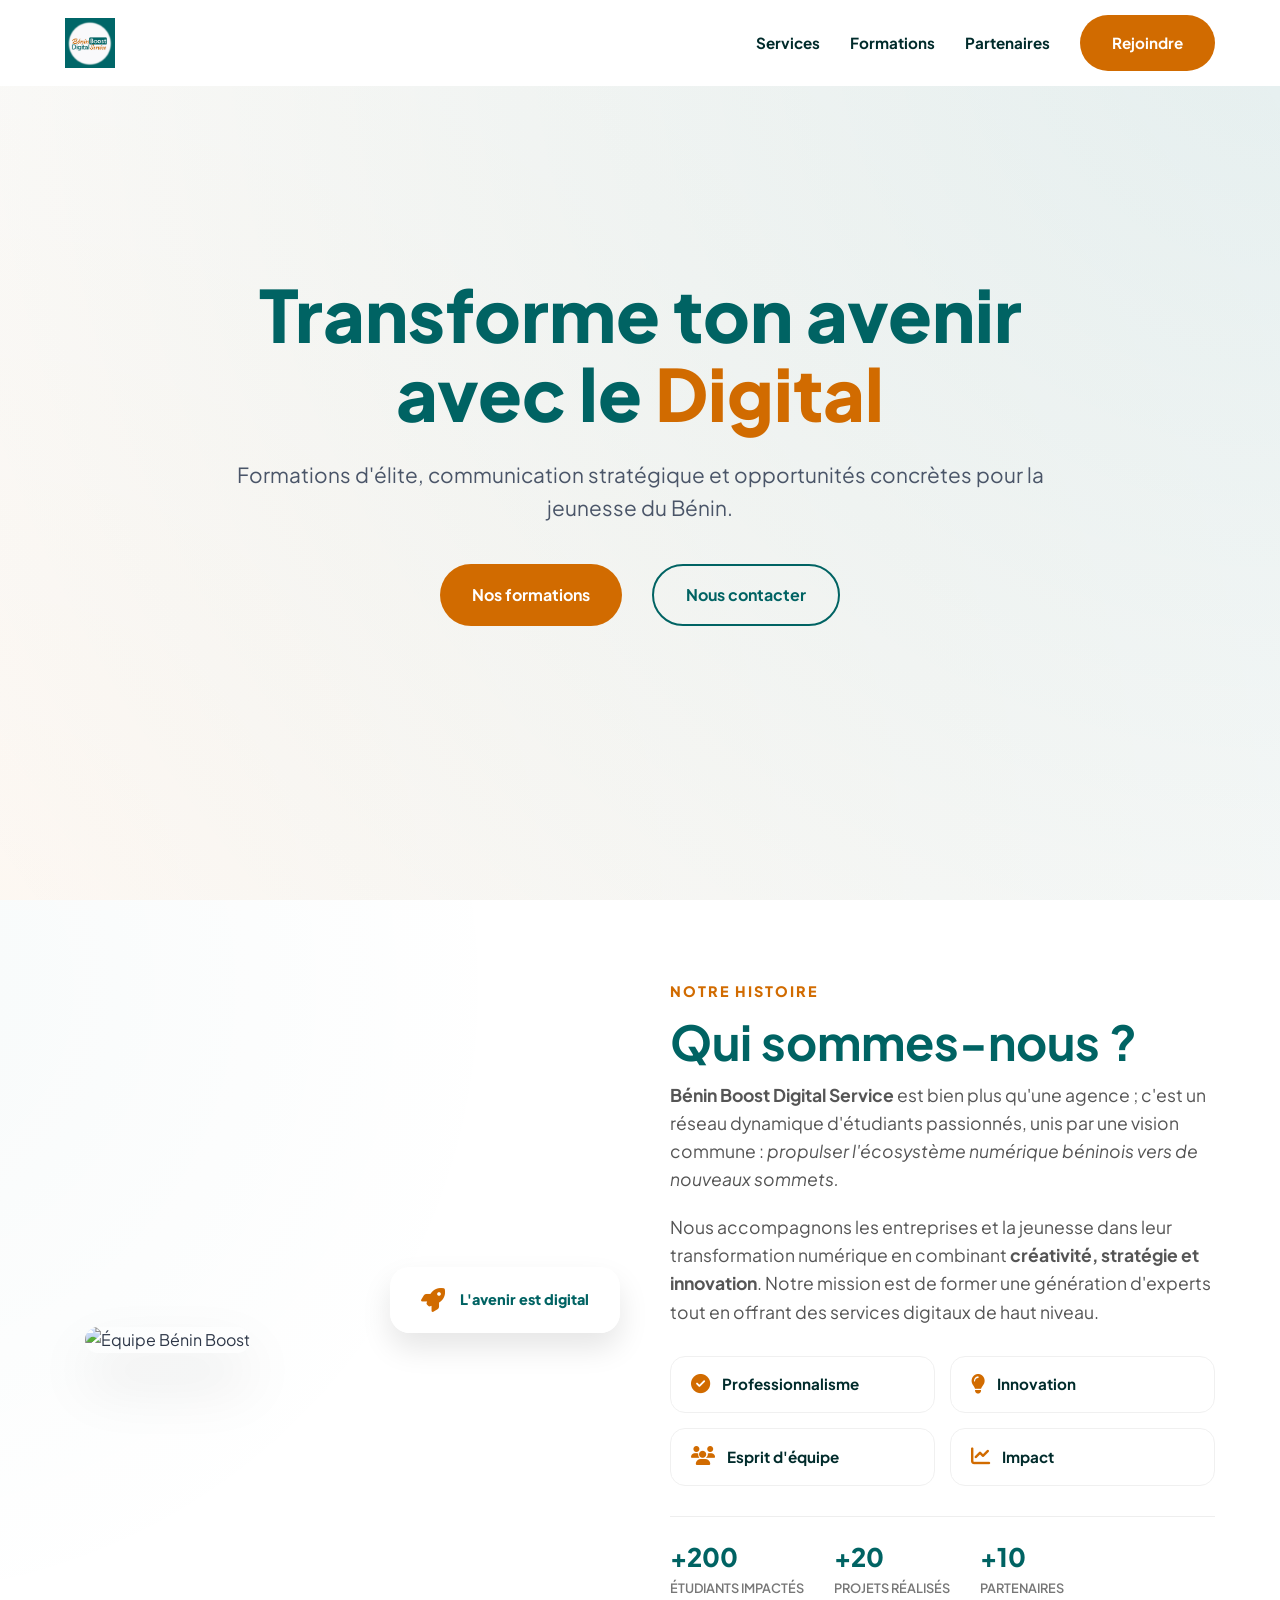
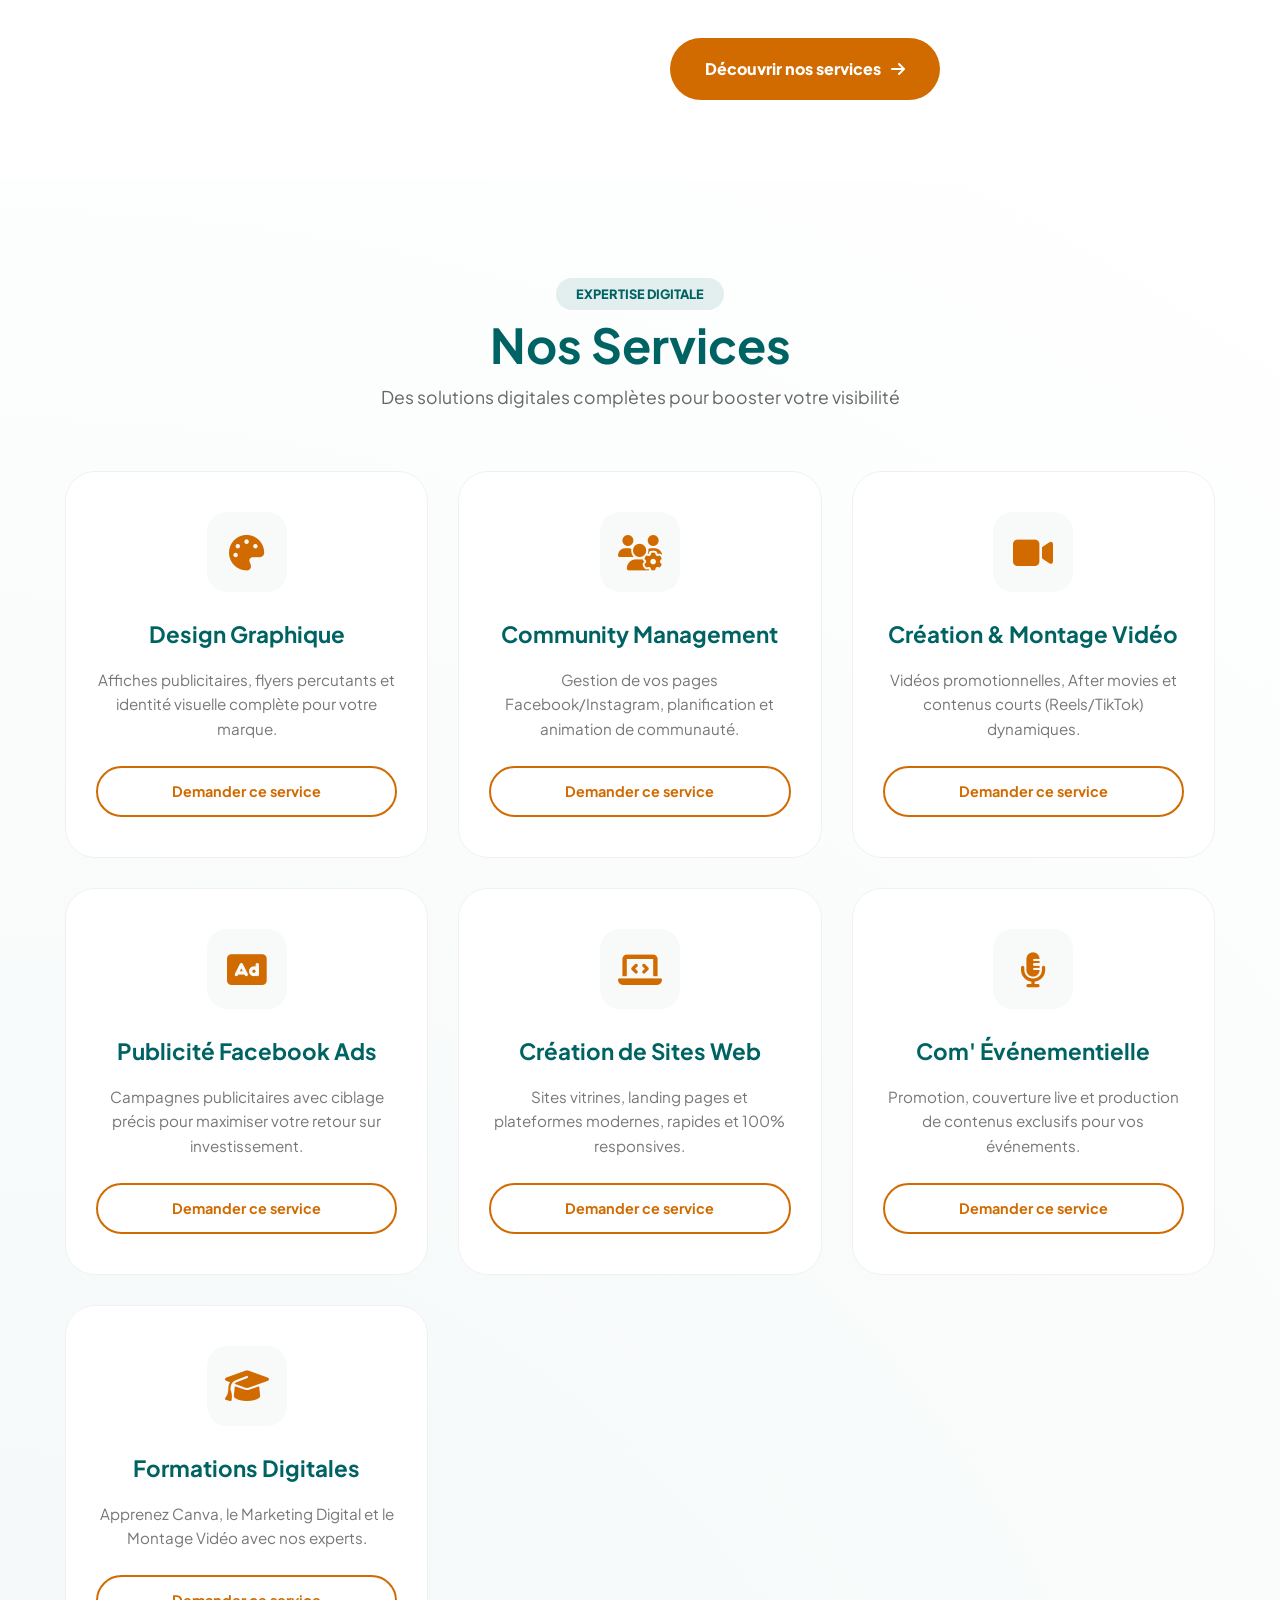
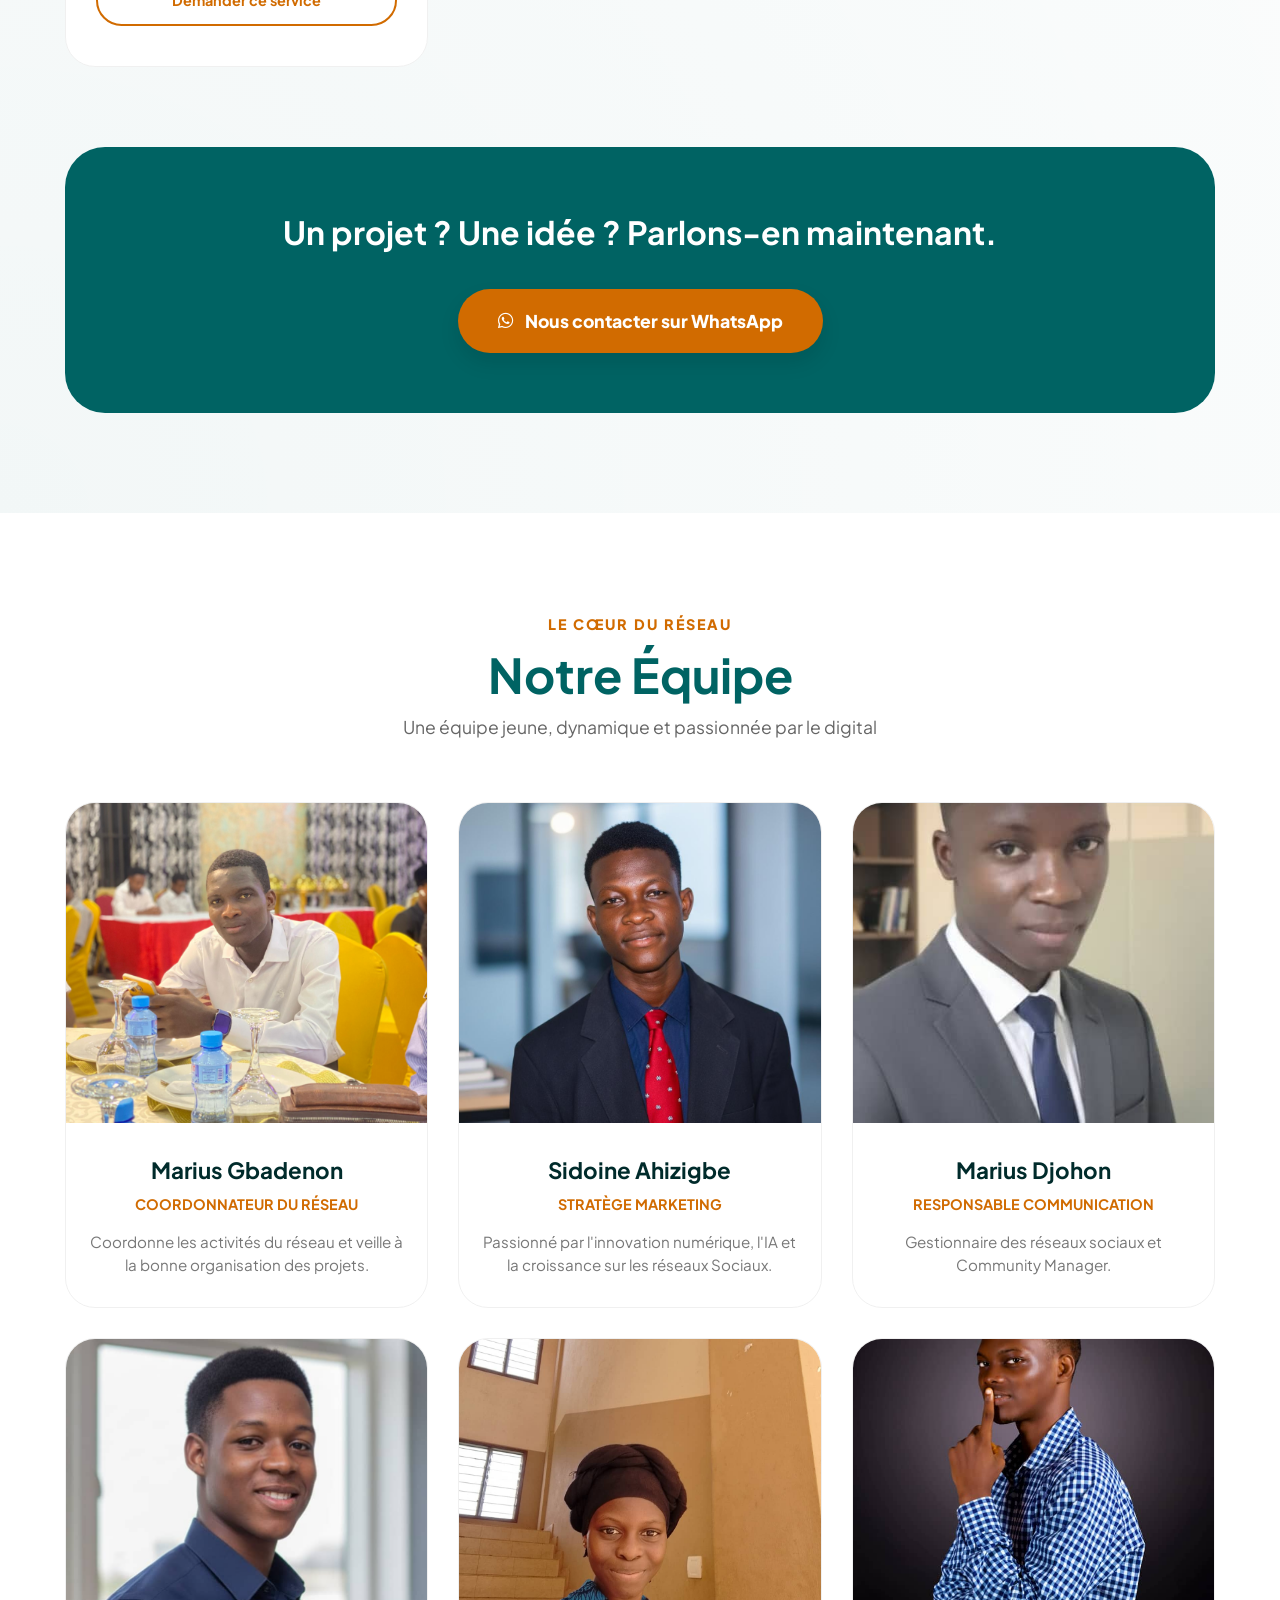
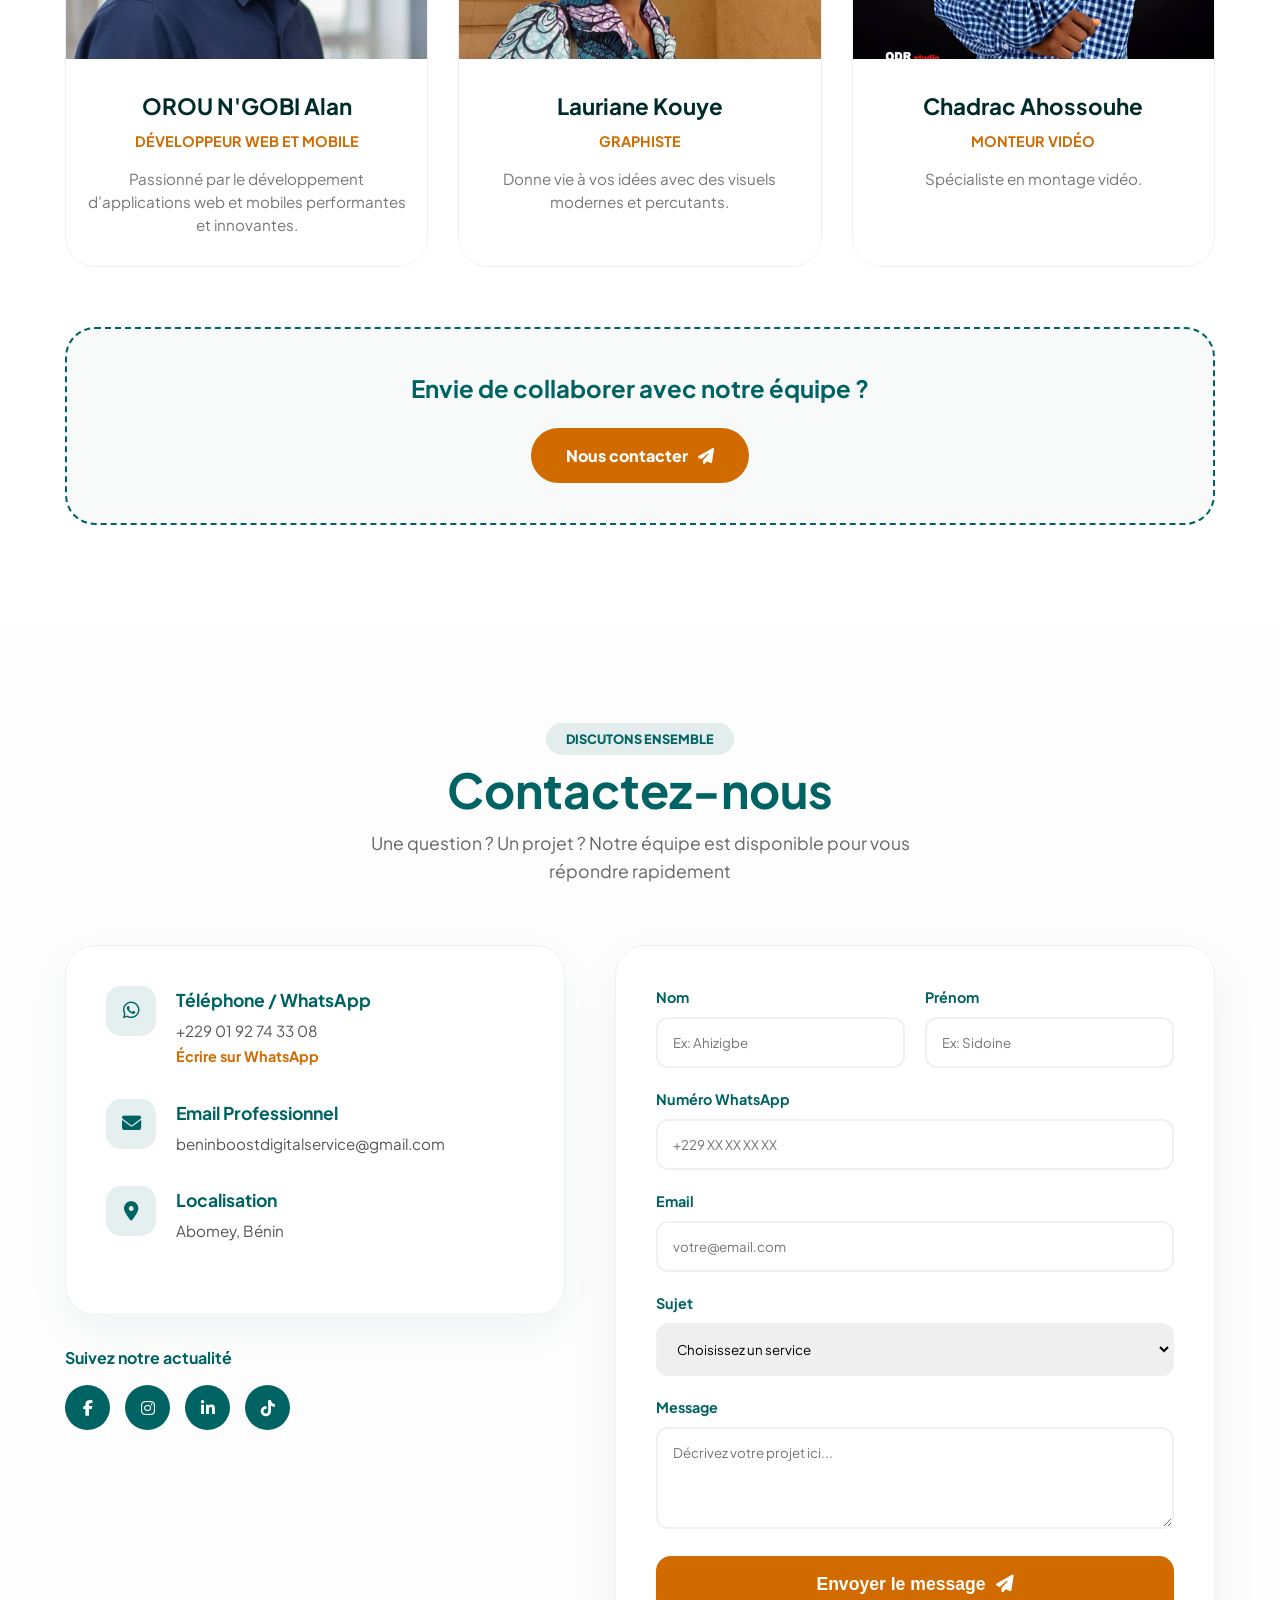
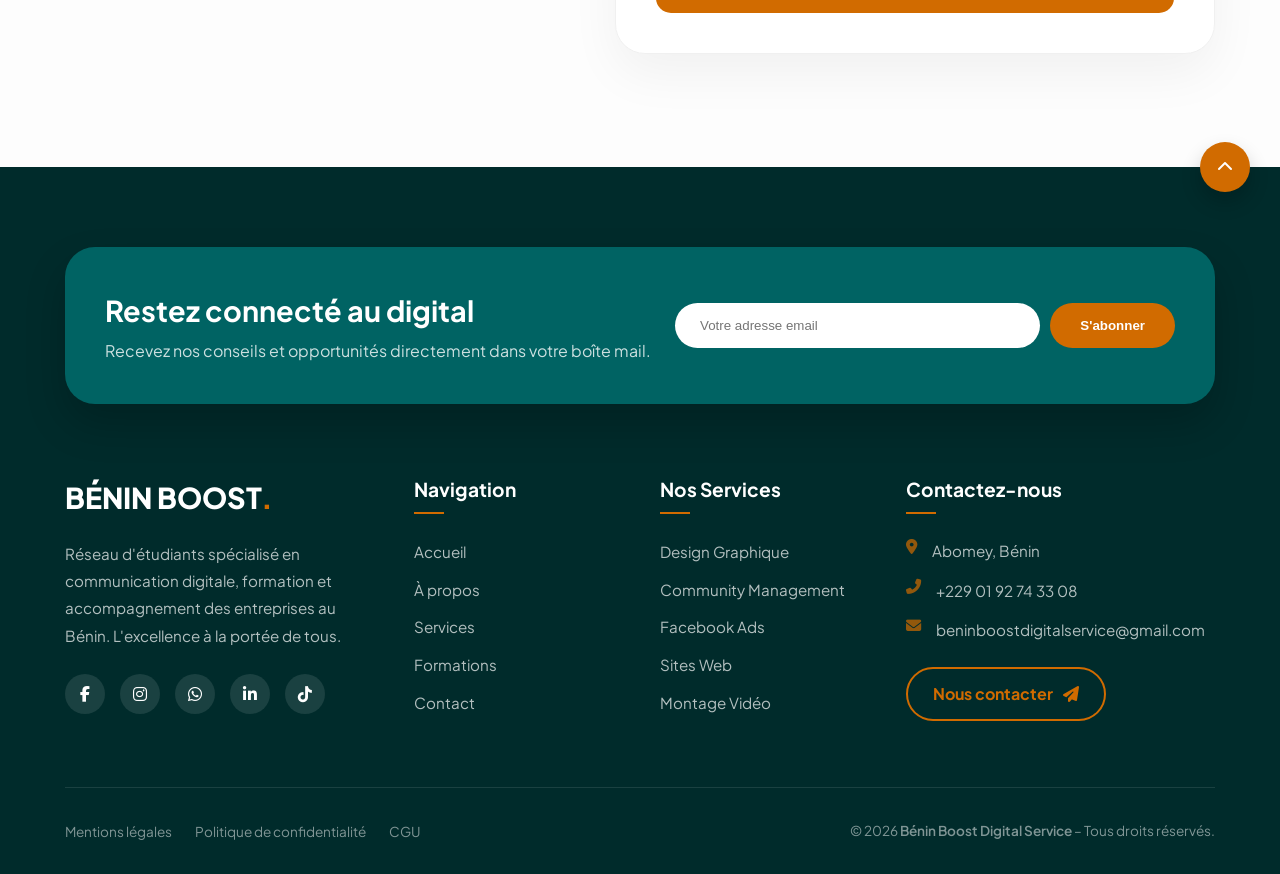
==== index.html @ 0e7c5ec8 "Add files via upload" ====
<!DOCTYPE html>
<html lang="fr">
<head>
    <meta charset="UTF-8">
    <meta name="viewport" content="width=device-width, initial-scale=1.0">
    <title>Bénin Boost Digital Service | nication Digitale & Solutions Numériques</title>
    <meta name="description" content="Bénin Boost Digital Service- Agence de communication digitale et solutions numériques au Bénin. Visibilité, promotion et développement de vos projets.">
    <link href="https://fonts.googleapis.com/css2?family=Plus+Jakarta+Sans:wght@400;600;700;800&display=swap" rel="stylesheet">
    <link rel="stylesheet" href="https://cdnjs.cloudflare.com/ajax/libs/font-awesome/6.4.0/css/all.min.css">
    <link href="https://unpkg.com/aos@2.3.1/dist/aos.css" rel="stylesheet">

    <style>
        :root {
            --primary: #006363;
            --primary-dark: #004d4d;
            --accent: #D16B00;
            --dark: #002b2b;
            --light: #F8FAFA;
            --white: #ffffff;
            --text: #2d3748;
            --glass: rgba(255, 255, 255, 0.95);
            --shadow: 0 20px 40px rgba(0,0,0,0.08);
            --transition: all 0.4s cubic-bezier(0.165, 0.84, 0.44, 1);
        }

        * { margin: 0; padding: 0; box-sizing: border-box; scroll-behavior: smooth; }
        body { 
            font-family: 'Plus Jakarta Sans', sans-serif; 
            background: var(--white); 
            color: var(--text); 
            line-height: 1.6;
            overflow-x: hidden;
        }

        .container { max-width: 1200px; margin: 0 auto; padding: 0 25px; }
        section { padding: 80px 0; }

        /* --- NAVIGATION --- */
        nav {
            padding: 15px 0;
            position: fixed;
            width: 100%;
            top: 0;
            z-index: 2000;
            background: var(--white);
            transition: var(--transition);
            display: flex;
            align-items: center;
        }
        nav.scrolled {
            background: var(--glass);
            backdrop-filter: blur(10px);
            box-shadow: var(--shadow);
            padding: 10px 0;
        }
        .nav-content { display: flex; justify-content: space-between; align-items: center; width: 100%; }
        
        /* Logo */
        .logo-container img { height: 50px; width: auto; display: block; }

        .nav-links { display: flex; gap: 30px; list-style: none; align-items: center; }
        .nav-links a { text-decoration: none; color: var(--dark); font-weight: 700; transition: 0.3s; font-size: 0.95rem; }
        .nav-links a:hover { color: var(--accent); }

        /* Menu Burger */
        .menu-toggle {
            display: none;
            font-size: 1.8rem;
            cursor: pointer;
            color: var(--primary);
        }

        /* --- HERO SECTION --- */
        .hero {
            min-height: 100vh;
            display: flex;
            align-items: center;
            background: radial-gradient(circle at top right, rgba(0, 99, 99, 0.1), transparent),
                        radial-gradient(circle at bottom left, rgba(209, 107, 0, 0.05), transparent);
            padding-top: 80px;
        }
        .hero-content { max-width: 900px; text-align: center; margin: 0 auto; }
        .hero h1 { 
            font-size: clamp(2.5rem, 8vw, 4.5rem);
            font-weight: 800; 
            line-height: 1.1; 
            color: var(--primary);
            margin-bottom: 25px;
        }
        .hero h1 span { color: var(--accent); }
        .hero p { font-size: clamp(1rem, 4vw, 1.3rem); color: #4a5568; margin-bottom: 40px; }

        /* --- BUTTONS --- */
        .btn {
            padding: 16px 32px; border-radius: 50px; font-weight: 700;
            display: inline-flex; align-items: center; gap: 10px;
            text-decoration: none; transition: var(--transition); border: none; cursor: pointer;
        }
        .btn-primary { background: var(--accent); color: white; }
        .btn-outline { border: 2px solid var(--primary); color: var(--primary); margin-left: 15px; }
        .btn:hover { transform: translateY(-3px); box-shadow: 0 10px 20px rgba(0,0,0,0.1); }

        /* --- GRIDS --- */
        .grid-responsive { 
            display: grid; 
            grid-template-columns: repeat(auto-fit, minmax(280px, 1fr)); 
            gap: 30px; 
        }

        .card {
            background: var(--white);
            padding: 40px;
            border-radius: 25px;
            border: 1px solid #edf2f7;
            transition: var(--transition);
        }
        .card:hover { transform: translateY(-10px); border-color: var(--primary); box-shadow: var(--shadow); }
        .card i { font-size: 2.5rem; color: var(--accent); margin-bottom: 20px; display: block; }

       
        /* --- FORMATIONS --- */
        .f-card { background: var(--light); border-radius: 25px; overflow: hidden; transition: var(--transition); }
        .f-img { height: 200px; background-size: cover; background-position: center; }
        .f-info { padding: 25px; }
        .price { font-weight: 800; color: var(--primary); font-size: 1.2rem; display: block; margin: 15px 0; }

        /* --- RESPONSIVITÉ --- */
        @media (max-width: 992px) {
            .menu-toggle { display: block; }
            .nav-links {
                position: fixed;
                top: 70px;
                left: -100%;
                width: 100%;
                height: calc(100vh - 70px);
                background: var(--white);
                flex-direction: column;
                padding: 40px 20px;
                transition: 0.4s ease;
                text-align: center;
                box-shadow: 0 10px 20px rgba(0,0,0,0.1);
            }
            .nav-links.active { left: 0; }
            .btn-outline { margin-left: 0; margin-top: 10px; }
            .btn { width: 100%; justify-content: center; }
            
            .stats-grid { grid-template-columns: 1fr; gap: 40px; }
            section { padding: 60px 0; }
        }

        @media (max-width: 480px) {
            .hero h1 { font-size: 2.2rem; }
            .logo-container img { height: 40px; }
        }
    </style>
</head>
<body>

    <nav id="navbar">
        <div class="container nav-content">
            <a href="#" class="logo-container">
                <img src="logo.png" alt="Bénin Boost Logo"> 
            </a>

            <div class="menu-toggle" id="menuToggle">☰</div>

            <ul class="nav-links" id="navLinks">
                <li><a href="#services" onclick="closeMenu()">Services</a></li>
                <li><a href="formations.html" onclick="closeMenu()">Formations</a></li>
                <li><a href="partenaire.html" onclick="closeMenu()">Partenaires</a></li>
                <li><a href="rejoindre.html" class="btn btn-primary" style="color: white; width: auto;">Rejoindre</a></li>
            </ul>
        </div>
    </nav>

    <section class="hero">
        <div class="container hero-content">
            <h1 data-aos="zoom-out">Transforme ton avenir avec le <span>Digital</span> </h1>
            <p data-aos="fade-up">Formations d'élite, communication stratégique et opportunités concrètes pour la jeunesse du Bénin.</p>
            <div data-aos="fade-up" style="display: flex; flex-wrap: wrap; gap: 15px; justify-content: center;">
                <a href="formations.html" class="btn btn-primary">Nos formations</a>
                <a href="https://wa.me/22901 92 74 33 08" class="btn btn-outline">Nous contacter</a>
            </div>
        </div>
    </section>

    <section id="about" class="about-section">
    <div class="container">
        <div class="about-wrapper">
            
            <div class="about-visual" data-aos="fade-right">
                <div class="image-stack">
                    <img src="https://images.unsplash.com/photo-1522202176988-66273c2fd55f?auto=format&fit=crop&w=800&q=80" alt="Équipe Bénin Boost" class="main-img">
                    <div class="floating-badge" data-aos="zoom-in" data-aos-delay="500">
                        <i class="fas fa-rocket"></i>
                        <span>L'avenir est digital</span>
                    </div>
                </div>
            </div>

            <div class="about-content" data-aos="fade-left">
                <span class="sub-title">Notre Histoire</span>
                <h2 class="main-title">Qui sommes-nous ?</h2>
                <p class="description">
                    <strong>Bénin Boost Digital Service</strong> est bien plus qu'une agence ; c'est un réseau dynamique d'étudiants passionnés, unis par une vision commune : 
                    <em>propulser l'écosystème numérique béninois vers de nouveaux sommets.</em>
                </p>
                <p class="description">
                    Nous accompagnons les entreprises et la jeunesse dans leur transformation numérique en combinant <strong>créativité, stratégie et innovation</strong>. Notre mission est de former une génération d'experts tout en offrant des services digitaux de haut niveau.
                </p>

                <div class="values-grid">
                    <div class="value-card" data-aos="fade-up" data-aos-delay="100">
                        <div class="value-icon"><i class="fas fa-check-circle"></i></div>
                        <h4>Professionnalisme</h4>
                    </div>
                    <div class="value-card" data-aos="fade-up" data-aos-delay="200">
                        <div class="value-icon"><i class="fas fa-lightbulb"></i></div>
                        <h4>Innovation</h4>
                    </div>
                    <div class="value-card" data-aos="fade-up" data-aos-delay="300">
                        <div class="value-icon"><i class="fas fa-users"></i></div>
                        <h4>Esprit d'équipe</h4>
                    </div>
                    <div class="value-card" data-aos="fade-up" data-aos-delay="400">
                        <div class="value-icon"><i class="fas fa-chart-line"></i></div>
                        <h4>Impact</h4>
                    </div>
                </div>

                <div class="mini-stats">
                    <div class="stat-box">
                        <span class="stat-number">+200</span>
                        <span class="stat-label">Étudiants impactés</span>
                    </div>
                    <div class="stat-box">
                        <span class="stat-number">+20</span>
                        <span class="stat-label">Projets réalisés</span>
                    </div>
                    <div class="stat-box">
                        <span class="stat-number">+10</span>
                        <span class="stat-label">Partenaires</span>
                    </div>
                </div>

                <a href="#services" class="btn btn-about">Découvrir nos services <i class="fas fa-arrow-right"></i></a>
            </div>
        </div>
    </div>
</section>

<style>
    /* --- CSS POUR LA SECTION QUI SOMMES-NOUS --- */
    .about-section {
        background: radial-gradient(circle at -10% 10%, rgba(0, 99, 99, 0.03) 0%, transparent 40%);
        overflow: hidden;
    }

    .about-wrapper {
        display: grid;
        grid-template-columns: 1fr 1fr;
        gap: 60px;
        align-items: center;
    }

    /* Visuel */
    .image-stack {
        position: relative;
        padding: 20px;
    }
    .main-img {
        width: 100%;
        border-radius: 40px;
        box-shadow: 0 30px 60px rgba(0,0,0,0.1);
        transition: transform 0.5s ease;
    }
    .main-img:hover {
        transform: scale(1.02);
    }
    .floating-badge {
        position: absolute;
        bottom: 40px;
        right: -10px;
        background: var(--glass);
        backdrop-filter: blur(15px);
        padding: 20px 30px;
        border-radius: 20px;
        border: 1px solid rgba(255,255,255,0.4);
        box-shadow: 0 15px 30px rgba(0,0,0,0.1);
        display: flex;
        align-items: center;
        gap: 15px;
        animation: float 3s ease-in-out infinite;
    }
    @keyframes float {
        0%, 100% { transform: translateY(0); }
        50% { transform: translateY(-15px); }
    }
    .floating-badge i { color: var(--accent); font-size: 1.5rem; }
    .floating-badge span { font-weight: 800; color: var(--primary); font-size: 0.9rem; }

    /* Contenu Texte */
    .sub-title {
        color: var(--accent);
        text-transform: uppercase;
        font-weight: 800;
        letter-spacing: 2px;
        font-size: 0.85rem;
        display: block;
        margin-bottom: 10px;
    }
    .main-title {
        font-size: clamp(2rem, 5vw, 2.8rem);
        color: var(--primary);
        margin-bottom: 25px;
        line-height: 1.2;
    }
    .description {
        font-size: 1.1rem;
        color: #555;
        margin-bottom: 20px;
    }

    /* Valeurs Grid */
    .values-grid {
        display: grid;
        grid-template-columns: 1fr 1fr;
        gap: 15px;
        margin: 30px 0;
    }
    .value-card {
        background: #fff;
        padding: 15px 20px;
        border-radius: 15px;
        display: flex;
        align-items: center;
        gap: 12px;
        border: 1px solid #f0f0f0;
        transition: all 0.3s ease;
    }
    .value-card:hover {
        border-color: var(--accent);
        background: var(--light);
        transform: translateX(5px);
        box-shadow: 0 5px 15px rgba(0,0,0,0.05);
    }
    .value-icon i { color: var(--accent); font-size: 1.2rem; }
    .value-card h4 { font-size: 0.95rem; color: var(--dark); font-weight: 700; }

    /* Mini Stats */
    .mini-stats {
        display: flex;
        gap: 30px;
        margin-bottom: 40px;
        padding-top: 20px;
        border-top: 1px solid #eee;
    }
    .stat-box { display: flex; flex-direction: column; }
    .stat-number { font-size: 1.6rem; font-weight: 800; color: var(--primary); }
    .stat-label { font-size: 0.8rem; color: #777; font-weight: 600; text-transform: uppercase; }

    /* Bouton */
    .btn-about {
        background: var(--accent);
        color: white;
        padding: 18px 35px;
        border-radius: 50px;
        text-decoration: none;
        font-weight: 800;
        display: inline-flex;
        align-items: center;
        gap: 10px;
        transition: all 0.4s ease;
    }
    .btn-about:hover {
        background: var(--primary);
        transform: translateY(-5px);
        box-shadow: 0 10px 20px rgba(0, 99, 99, 0.2);
    }

    /* Responsivité */
    @media (max-width: 992px) {
        .about-wrapper { grid-template-columns: 1fr; gap: 40px; }
        .about-visual { order: 2; }
        .about-content { order: 1; text-align: center; }
        .values-grid { justify-content: center; }
        .mini-stats { justify-content: center; flex-wrap: wrap; }
        .floating-badge { right: 20px; }
    }
</style>

<section id="services" class="services-section">
    <div class="container">
        
        <div class="section-header" data-aos="fade-down">
            <span class="badge">Expertise Digitale</span>
            <h2 class="main-title">Nos Services</h2>
            <p class="section-desc">Des solutions digitales complètes pour booster votre visibilité</p>
        </div>

        <div class="services-grid">
            
            <div class="service-card" data-aos="fade-up" data-aos-delay="100">
                <div class="service-icon"><i class="fas fa-palette"></i></div>
                <h3>Design Graphique</h3>
                <p>Affiches publicitaires, flyers percutants et identité visuelle complète pour votre marque.</p>
                <a href="https://wa.me/22901 92 74 33 08?text=Bonjour%20Bénin%20Boost,%20je%20souhaite%20plus%20d'infos%20sur%20le%20Design%20Graphique." class="service-btn">Demander ce service</a>
            </div>

            <div class="service-card" data-aos="fade-up" data-aos-delay="200">
                <div class="service-icon"><i class="fas fa-users-cog"></i></div>
                <h3>Community Management</h3>
                <p>Gestion de vos pages Facebook/Instagram, planification et animation de communauté.</p>
                <a href="https://wa.me/22901 92 74 33 08?text=Bonjour%20Bénin%20Boost,%20je%20suis%20intéressé%20par%20la%20gestion%20de%20mes%20réseaux%20sociaux." class="service-btn">Demander ce service</a>
            </div>

            <div class="service-card" data-aos="fade-up" data-aos-delay="300">
                <div class="service-icon"><i class="fas fa-video"></i></div>
                <h3>Création & Montage Vidéo</h3>
                <p>Vidéos promotionnelles, After movies et contenus courts (Reels/TikTok) dynamiques.</p>
                <a href="https://wa.me/22901 92 74 33 08?text=Bonjour%20Bénin%20Boost,%20je%20souhaite%20réaliser%20un%20montage%20vidéo%20professionnel." class="service-btn">Demander ce service</a>
            </div>

            <div class="service-card" data-aos="fade-up" data-aos-delay="400">
                <div class="service-icon"><i class="fas fa-ad"></i></div>
                <h3>Publicité Facebook Ads</h3>
                <p>Campagnes publicitaires avec ciblage précis pour maximiser votre retour sur investissement.</p>
                <a href="https://wa.me/22901 92 74 33 08?text=Bonjour%20Bénin%20Boost,%20je%20veux%20lancer%20une%20campagne%20publicitaire%20efficace." class="service-btn">Demander ce service</a>
            </div>

            <div class="service-card" data-aos="fade-up" data-aos-delay="500">
                <div class="service-icon"><i class="fas fa-laptop-code"></i></div>
                <h3>Création de Sites Web</h3>
                <p>Sites vitrines, landing pages et plateformes modernes, rapides et 100% responsives.</p>
                <a href="https://wa.me/22901 92 74 33 08?text=Bonjour%20Bénin%20Boost,%20je%20souhaite%20créer%20un%20site%20web%20professionnel." class="service-btn">Demander ce service</a>
            </div>

            <div class="service-card" data-aos="fade-up" data-aos-delay="600">
                <div class="service-icon"><i class="fas fa-microphone-alt"></i></div>
                <h3>Com' Événementielle</h3>
                <p>Promotion, couverture live et production de contenus exclusifs pour vos événements.</p>
                <a href="https://wa.me/22901 92 74 33 08?text=Bonjour%20Bénin%20Boost,%20j'ai%20besoin%20d'un%20accompagnement%20pour%20mon%20événement." class="service-btn">Demander ce service</a>
            </div>

            <div class="service-card" data-aos="fade-up" data-aos-delay="700">
                <div class="service-icon"><i class="fas fa-graduation-cap"></i></div>
                <h3>Formations Digitales</h3>
                <p>Apprenez Canva, le Marketing Digital et le Montage Vidéo avec nos experts.</p>
                <a href="https://wa.me/22901 92 74 33 08?text=Bonjour%20Bénin%20Boost,%20je%20souhaite%20m'inscrire%20à%20l'une%20de%20vos%20formations." class="service-btn">Demander ce service</a>
            </div>

        </div>

        <div class="final-cta" data-aos="zoom-in">
            <h3>Un projet ? Une idée ? Parlons-en maintenant.</h3>
            <a href="https://wa.me/22901 92 74 33 08" class="main-whatsapp-btn">
                <i class="fab fa-whatsapp"></i> Nous contacter sur WhatsApp
            </a>
        </div>

    </div>
</section>

<style>
    /* --- CSS SECTION SERVICES --- */
    .services-section {
        padding: 100px 0;
        background: #ffffff;
        background: radial-gradient(circle at bottom left, rgba(0, 99, 99, 0.05), transparent);
    }

    .section-header { text-align: center; margin-bottom: 70px; }
    
    .badge {
        background: rgba(0, 99, 99, 0.1);
        color: var(--primary);
        padding: 8px 20px;
        border-radius: 50px;
        font-weight: 800;
        font-size: 0.8rem;
        text-transform: uppercase;
    }

    .main-title { font-size: 3rem; color: var(--primary); margin: 20px 0; }
    .section-desc { color: #666; font-size: 1.2rem; max-width: 600px; margin: 0 auto; }

    /* Grille */
    .services-grid {
        display: grid;
        grid-template-columns: repeat(auto-fit, minmax(280px, 1fr));
        gap: 30px;
        margin-bottom: 80px;
    }

    /* Cartes */
    .service-card {
        background: #fff;
        padding: 40px 30px;
        border-radius: 30px;
        border: 1px solid #f0f0f0;
        transition: all 0.4s ease;
        text-align: center;
        display: flex;
        flex-direction: column;
        justify-content: space-between;
    }

    .service-card:hover {
        transform: translateY(-12px);
        box-shadow: 0 25px 50px rgba(0, 99, 99, 0.1);
        border-color: var(--primary);
    }

    .service-icon {
        width: 80px;
        height: 80px;
        background: var(--light);
        color: var(--accent);
        font-size: 2.2rem;
        display: flex;
        align-items: center;
        justify-content: center;
        margin: 0 auto 25px;
        border-radius: 20px;
        transition: 0.3s;
    }

    .service-card:hover .service-icon {
        background: var(--accent);
        color: #fff;
        transform: rotateY(360deg);
    }

    .service-card h3 { color: var(--primary); margin-bottom: 15px; font-size: 1.4rem; }
    .service-card p { color: #777; font-size: 0.95rem; line-height: 1.6; margin-bottom: 25px; }

    /* Bouton Service */
    .service-btn {
        padding: 12px 20px;
        background: transparent;
        border: 2px solid var(--accent);
        color: var(--accent);
        border-radius: 50px;
        text-decoration: none;
        font-weight: 700;
        font-size: 0.9rem;
        transition: 0.3s;
    }

    .service-btn:hover {
        background: var(--accent);
        color: #fff;
    }

    /* CTA FINAL */
    .final-cta {
        background: var(--primary);
        padding: 60px 40px;
        border-radius: 40px;
        text-align: center;
        color: #fff;
    }

    .final-cta h3 { font-size: 2rem; margin-bottom: 30px; }

    .main-whatsapp-btn {
        display: inline-flex;
        align-items: center;
        gap: 12px;
        background: var(--accent);
        color: #fff;
        padding: 18px 40px;
        border-radius: 50px;
        text-decoration: none;
        font-weight: 800;
        font-size: 1.1rem;
        transition: 0.4s;
        box-shadow: 0 10px 20px rgba(0,0,0,0.1);
    }

    .main-whatsapp-btn:hover {
        transform: scale(1.05);
        background: #fff;
        color: var(--primary);
    }

    /* Responsivité */
    @media (max-width: 768px) {
        .main-title { font-size: 2.2rem; }
        .services-grid { grid-template-columns: 1fr; }
    }
</style>

<section id="team" class="team-section">
    <div class="container">
        <div class="section-header" data-aos="fade-down">
            <span class="sub-title">Le cœur du réseau</span>
            <h2 class="main-title">Notre Équipe</h2>
            <p class="section-desc">Une équipe jeune, dynamique et passionnée par le digital </p>
        </div>

        <div class="team-grid">

            <div class="team-card" data-aos="fade-up" data-aos-delay="100">
    <div class="member-img-container">
        <img src="Marius.jpg" alt="Marius Gbadenon" class="member-img">
        <div class="social-overlay">
            <div class="social-links">
                <a href="#"><i class="fab fa-facebook-f"></i></a>
                <a href="#"><i class="fab fa-whatsapp"></i></a>
                <a href="#"><i class="fab fa-linkedin-in"></i></a>
                <a href="#"><i class="fab fa-instagram"></i></a>
            </div>
        </div>
    </div>
    <div class="member-info">
        <h3>Marius Gbadenon</h3>
        <span class="role">Coordonnateur du réseau</span>
        <p>Coordonne les activités du réseau et veille à la bonne organisation des projets.</p>
    </div>
</div>
            
            <div class="team-card" data-aos="fade-up" data-aos-delay="100">
                <div class="member-img-container">
                    <img src="Sidoine.jpg" alt="Sidoine Ahizigbe" class="member-img">
                    <div class="social-overlay">
                        <div class="social-links">
                            <a href="https://www.facebook.com/share/1TkNXM5KWp/"><i class="fab fa-facebook-f"></i></a>
                            <a href="https://wa.me/2290195498359"><i class="fab fa-whatsapp"></i></a>
                            <a href="https://www.linkedin.com/in/sidoine-ahizigbe-34846a335?utm_source=share_via&utm_content=profile&utm_medium=member_android"><i class="fab fa-linkedin-in"></i></a>
                            <a href="https://www.instagram.com/sidoineahizigbe2025?igsh=Z21pdnp4OXRtZDk="><i class="fab fa-instagram"></i></a>
                        </div>
                    </div>
                </div>
                <div class="member-info">
                    <h3>Sidoine Ahizigbe</h3>
                    <span class="role">Stratège Marketing</span>
                    <p>Passionné par l'innovation numérique, l'IA et la croissance sur les réseaux Sociaux.</p>
                </div>
            </div>

            <div class="team-card" data-aos="fade-up" data-aos-delay="200">
                <div class="member-img-container">
                    <img src="MARIUS_DJOHON.jpg" alt="Membre Équipe" class="member-img">
                    <div class="social-overlay">
                        <div class="social-links">
                            <a href="https://www.facebook.com/curinos.dzp"><i class="fab fa-facebook-f"></i></a>
                            <a href="https://wa.me/2290168870837"><i class="fab fa-whatsapp"></i></a>
                            <a href="https://www.linkedin.com/in/marius-djohon-b14079307?utm_source=share_via&utm_content=profile&utm_medium=member_android"><i class="fab fa-linkedin-in"></i></a>
                            <a href="https://www.instagram.com/marius_feliz?igsh=MWRpeHU3aHNsc3A5Zg=="><i class="fab fa-instagram"></i></a>
                        </div>
                    </div>
                </div>
                <div class="member-info">
                    <h3>Marius Djohon</h3>
                    <span class="role">Responsable Communication</span>
                    <p>Gestionnaire des réseaux sociaux et Community Manager.</p>
                </div>
            </div>

            <div class="team-card" data-aos="fade-up" data-aos-delay="100">
    <div class="member-img-container">
        <img src="Alan.jpg" alt="OROU N'GOBI Alan" class="member-img">
        <div class="social-overlay">
            <div class="social-links">
                <a href="#"><i class="fab fa-facebook-f"></i></a>
                <a href="#"><i class="fab fa-whatsapp"></i></a>
                <a href="#"><i class="fab fa-linkedin-in"></i></a>
                <a href="#"><i class="fab fa-instagram"></i></a>
            </div>
        </div>
    </div>
    <div class="member-info">
        <h3>OROU N'GOBI Alan</h3>
        <span class="role">Développeur Web et Mobile</span>
        <p>Passionné par le développement d’applications web et mobiles performantes et innovantes.</p>
    </div>
</div>

            <div class="team-card" data-aos="fade-up" data-aos-delay="300">
                <div class="member-img-container">
                    <img src="Lauriane .jpg" alt="Marius Djohon" class="member-img">
                    <div class="social-overlay">
                        <div class="social-links">
                            <a href="https://www.facebook.com/lauriane.kouye"><i class="fab fa-facebook-f"></i></a>
                            <a href="https://wa.me/2290143741851"><i class="fab fa-whatsapp"></i></a>
                            <a href="#"><i class="fab fa-linkedin-in"></i></a>
                            <a href="#"><i class="fab fa-instagram"></i></a>
                        </div>
                    </div>
                </div>
                <div class="member-info">
                    <h3>Lauriane Kouye</h3>
                    <span class="role">Graphiste </span>
                    <p>Donne vie à vos idées avec des visuels modernes et percutants.</p>
                </div>
            </div>

            <div class="team-card" data-aos="fade-up" data-aos-delay="300">
                <div class="member-img-container">
                    <img src="Chadrac.jpg" alt="Marius Djohon" class="member-img">
                    <div class="social-overlay">
                        <div class="social-links">
                            <a href=""><i class="fab fa-facebook-f"></i></a>
                            <a href="https://wa.me/2290191532728"><i class="fab fa-whatsapp"></i></a>
                            <a href="#"><i class="fab fa-linkedin-in"></i></a>
                            <a href="#"><i class="fab fa-instagram"></i></a>
                        </div>
                    </div>
                </div>
                <div class="member-info">
                    <h3>Chadrac Ahossouhe</h3>
                    <span class="role">Monteur Vidéo </span>
                    <p> Spécialiste en montage vidéo.</p>
                </div>
            </div>

        </div>

        <div class="team-cta" data-aos="zoom-in">
            <p>Envie de collaborer avec notre équipe ?</p>
            <a href="https://wa.me/22901 92 74 33 08" class="btn-team-cta">Nous contacter <i class="fas fa-paper-plane"></i></a>
        </div>
    </div>
</section>

<style>
    /* --- CSS SECTION ÉQUIPE --- */
    .team-section {
        padding: 100px 0;
        background: var(--white);
    }

    .section-header {
        text-align: center;
        margin-bottom: 60px;
    }

    .sub-title {
        color: var(--accent);
        font-weight: 800;
        text-transform: uppercase;
        letter-spacing: 2px;
        font-size: 0.9rem;
    }

    .main-title {
        font-size: 3rem;
        color: var(--primary);
        margin: 10px 0;
    }

    .section-desc {
        color: #666;
        font-size: 1.1rem;
    }

    /* Grille et Cartes */
    .team-grid {
        display: grid;
        grid-template-columns: repeat(auto-fit, minmax(300px, 1fr));
        gap: 30px;
        margin-bottom: 60px;
    }

    .team-card {
        background: var(--white);
        border-radius: 30px;
        overflow: hidden;
        border: 1px solid #f0f0f0;
        transition: all 0.4s cubic-bezier(0.175, 0.885, 0.32, 1.275);
        text-align: center;
    }

    .team-card:hover {
        transform: translateY(-15px);
        box-shadow: 0 25px 50px rgba(0, 99, 99, 0.12);
        border-color: var(--primary);
    }

    /* Conteneur Image et Overlay Social */
    .member-img-container {
        position: relative;
        height: 320px;
        overflow: hidden;
    }

    .member-img {
        width: 100%;
        height: 100%;
        object-fit: cover;
        transition: transform 0.6s ease;
    }

    .team-card:hover .member-img {
        transform: scale(1.1);
    }

    .social-overlay {
        position: absolute;
        top: 0;
        left: 0;
        width: 100%;
        height: 100%;
        background: linear-gradient(to top, rgba(0, 99, 99, 0.9), transparent);
        display: flex;
        align-items: flex-end;
        justify-content: center;
        padding-bottom: 30px;
        opacity: 0;
        transition: opacity 0.4s ease;
    }

    .team-card:hover .social-overlay {
        opacity: 1;
    }

    .social-links {
        display: flex;
        gap: 15px;
        transform: translateY(20px);
        transition: transform 0.4s ease;
    }

    .team-card:hover .social-links {
        transform: translateY(0);
    }

    .social-links a {
        width: 45px;
        height: 45px;
        background: var(--white);
        color: var(--primary);
        border-radius: 50%;
        display: flex;
        align-items: center;
        justify-content: center;
        text-decoration: none;
        transition: all 0.3s ease;
        font-size: 1.1rem;
    }

    .social-links a:hover {
        background: var(--accent);
        color: var(--white);
        transform: rotate(360deg);
    }

    /* Infos Membre */
    .member-info {
        padding: 30px 20px;
    }

    .member-info h3 {
        color: var(--dark);
        font-size: 1.4rem;
        margin-bottom: 5px;
    }

    .role {
        display: block;
        color: var(--accent);
        font-weight: 700;
        font-size: 0.9rem;
        margin-bottom: 15px;
        text-transform: uppercase;
    }

    .member-info p {
        font-size: 0.95rem;
        color: #777;
        line-height: 1.5;
    }

    /* CTA Section Equipe */
    .team-cta {
        text-align: center;
        background: var(--light);
        padding: 40px;
        border-radius: 30px;
        border: 2px dashed var(--primary);
    }

    .team-cta p {
        font-size: 1.5rem;
        font-weight: 700;
        color: var(--primary);
        margin-bottom: 20px;
    }

    .btn-team-cta {
        padding: 15px 35px;
        background: var(--accent);
        color: white;
        border-radius: 50px;
        text-decoration: none;
        font-weight: 800;
        display: inline-flex;
        align-items: center;
        gap: 10px;
        transition: all 0.3s ease;
    }

    .btn-team-cta:hover {
        background: var(--primary);
        box-shadow: 0 10px 20px rgba(0, 99, 99, 0.2);
        transform: scale(1.05);
    }

    /* Responsivité */
    @media (max-width: 768px) {
        .main-title { font-size: 2.2rem; }
        .team-grid { grid-template-columns: 1fr; }
        .member-img-container { height: 400px; }
    }
</style>

<section id="contact" class="contact-section">
    <div class="container">
        <div class="section-header" data-aos="fade-down">
            <span class="badge">Discutons ensemble</span>
            <h2 class="main-title">Contactez-nous</h2>
            <p class="section-desc">Une question ? Un projet ? Notre équipe est disponible pour vous répondre rapidement</p>
        </div>

        <div class="contact-wrapper">
            <div class="contact-info" data-aos="fade-right">
                <div class="info-card">
                    <div class="info-item">
                        <div class="icon-box"><i class="fab fa-whatsapp"></i></div>
                        <div>
                            <h4>Téléphone / WhatsApp</h4>
                            <p>+229 01 92 74 33 08</p>
                            <a href="https://wa.me/2290192743308" class="link-action">Écrire sur WhatsApp</a>
                        </div>
                    </div>

                    <div class="info-item">
                        <div class="icon-box"><i class="fas fa-envelope"></i></div>
                        <div>
                            <h4>Email Professionnel</h4>
                            <p>beninboostdigitalservice@gmail.com</p>
                        </div>
                    </div>

                    <div class="info-item">
                        <div class="icon-box"><i class="fas fa-map-marker-alt"></i></div>
                        <div>
                            <h4>Localisation</h4>
                            <p>Abomey, Bénin</p>
                        </div>
                    </div>
                </div>

                <div class="social-container">
                    <h4>Suivez notre actualité</h4>
                    <div class="social-icons">
                        <a href="https://web.facebook.com/profile.php?id=61577301784676" class="s-icon"><i class="fab fa-facebook-f"></i></a>
                        <a href="#" class="s-icon"><i class="fab fa-instagram"></i></a>
                        <a href="#" class="s-icon"><i class="fab fa-linkedin-in"></i></a>
                        <a href="https://www.tiktok.com/@bnin.boost.digita?lang=fr" class="s-icon"><i class="fab fa-tiktok"></i></a>
                    </div>
                </div>

                <div class="map-placeholder">
                    <iframe 
                        src="https://www.google.com/maps/embed?pb=!1m18!1m12!1m3!1d15828.604603612574!2d1.9818!3d7.1856!2m3!1f0!2f0!3f0!3m2!1i1024!2i768!4f13.1!3m3!1m2!1s0x102fe9477b7e5e3f%3A0x7d6c5d6e!2sAbomey%2C%20B%C3%A9nin!5e0!3m2!1sfr!2sbj!4v1713360000000!5m2!1sfr!2sbj" 
                        width="100%" height="200" style="border:0; border-radius: 20px;" allowfullscreen="" loading="lazy">
                    </iframe>
                </div>
            </div>

            <div class="contact-form-container" data-aos="fade-left">
    <form id="benin-boost-form" action="https://formspree.io/f/xqewepol" method="POST" class="contact-form">
        
        <div class="form-grid">
            <div class="form-group">
                <label>Nom</label>
                <input type="text" name="nom" placeholder="Ex: Ahizigbe" required>
            </div>
            <div class="form-group">
                <label>Prénom</label>
                <input type="text" name="prenom" placeholder="Ex: Sidoine" required>
            </div>
        </div>
        
        <div class="form-group">
            <label>Numéro WhatsApp</label>
            <input type="tel" name="whatsapp" placeholder="+229 XX XX XX XX" required>
        </div>

        <div class="form-group">
            <label>Email</label>
            <input type="email" name="email" placeholder="votre@email.com" required>
        </div>

        <div class="form-group">
            <label>Sujet</label>
            <select name="service" required>
                <option value="">Choisissez un service</option>
                <option value="Design Graphique">Design Graphique</option>
                <option value="Community Management">Community Management</option>
                <option value="Création de Site Web">Création de Site Web</option>
                <option value="Publicité Ads">Publicité Ads</option>
                <option value="Formation">Formation</option>
            </select>
        </div>

        <div class="form-group">
            <label>Message</label>
            <textarea name="message" rows="4" placeholder="Décrivez votre projet ici..." required></textarea>
        </div>

        <button type="submit" id="submit-btn" class="btn-submit">
            Envoyer le message <i class="fas fa-paper-plane"></i>
        </button>
        
        <div id="form-status" style="display:none; margin-top: 20px; padding: 15px; border-radius: 12px; text-align: center; font-weight: bold;"></div>
    </form>
</div>
        </div>
    </div>
</section>

<style>
    /* --- CSS SECTION CONTACT --- */
    .contact-section {
        padding: 100px 0;
        background: #FDFDFD;
    }

    .contact-wrapper {
        display: grid;
        grid-template-columns: 1fr 1.2fr;
        gap: 50px;
        align-items: start;
    }

    /* Infos de contact */
    .info-card {
        background: var(--white);
        padding: 40px;
        border-radius: 30px;
        box-shadow: 0 15px 40px rgba(0, 99, 99, 0.05);
        border: 1px solid #f0f0f0;
        margin-bottom: 30px;
    }

    .info-item {
        display: flex;
        gap: 20px;
        margin-bottom: 30px;
    }

    .icon-box {
        width: 50px;
        height: 50px;
        background: rgba(0, 99, 99, 0.1);
        color: var(--primary);
        display: flex;
        align-items: center;
        justify-content: center;
        border-radius: 15px;
        font-size: 1.2rem;
    }

    .info-item h4 { color: var(--primary); font-size: 1.1rem; margin-bottom: 5px; }
    .info-item p { color: #555; font-size: 0.95rem; }
    .link-action { color: var(--accent); font-weight: 700; text-decoration: none; font-size: 0.9rem; }

    /* Réseaux Sociaux */
    .social-container h4 { color: var(--primary); margin-bottom: 15px; font-size: 1rem; }
    .social-icons { display: flex; gap: 15px; margin-bottom: 30px; }
    .s-icon {
        width: 45px;
        height: 45px;
        background: var(--primary);
        color: white;
        display: flex;
        align-items: center;
        justify-content: center;
        border-radius: 50%;
        text-decoration: none;
        transition: 0.3s;
    }
    .s-icon:hover { background: var(--accent); transform: translateY(-5px); }

    /* Formulaire */
    .contact-form-container {
        background: var(--white);
        padding: 40px;
        border-radius: 30px;
        box-shadow: 0 20px 50px rgba(0,0,0,0.05);
        border: 1px solid #f0f0f0;
    }

    .form-grid { display: grid; grid-template-columns: 1fr 1fr; gap: 20px; }
    .form-group { margin-bottom: 20px; }
    
    .form-group label {
        display: block;
        font-weight: 700;
        color: var(--primary);
        margin-bottom: 8px;
        font-size: 0.9rem;
    }

    .form-group input, .form-group select, .form-group textarea {
        width: 100%;
        padding: 15px;
        border: 2px solid #f0f0f0;
        border-radius: 12px;
        font-family: inherit;
        transition: 0.3s;
        outline: none;
    }

    .form-group input:focus, .form-group textarea:focus {
        border-color: var(--primary);
        background: rgba(0, 99, 99, 0.02);
    }

    .btn-submit {
        width: 100%;
        padding: 18px;
        background: var(--accent);
        color: white;
        border: none;
        border-radius: 15px;
        font-weight: 800;
        font-size: 1.1rem;
        cursor: pointer;
        transition: 0.4s;
        display: flex;
        justify-content: center;
        align-items: center;
        gap: 10px;
    }

    .btn-submit:hover {
        background: var(--primary);
        transform: scale(1.02);
    }

    .trust-msg {
        text-align: center;
        font-size: 0.8rem;
        color: #999;
        margin-top: 15px;
    }

    /* Responsivité */
    @media (max-width: 992px) {
        .contact-wrapper { grid-template-columns: 1fr; }
        .contact-info { order: 2; }
        .contact-form-container { order: 1; }
        .form-grid { grid-template-columns: 1fr; }
    }
</style>

    <footer class="main-footer">
    <div class="container">
        
        <div class="footer-newsletter" data-aos="fade-up">
            <div class="newsletter-content">
                <h3>Restez connecté au digital</h3>
                <p>Recevez nos conseils et opportunités directement dans votre boîte mail.</p>
            </div>
            <form class="newsletter-form">
                <input type="email" placeholder="Votre adresse email" required>
                <button type="submit" class="btn-newsletter">S'abonner</button>
            </form>
        </div>

        <div class="footer-grid">
            <div class="footer-col about-col">
                <a href="#" class="footer-logo">
                    BÉNIN BOOST<span>.</span>
                </a>
                <p class="footer-text">
                    Réseau d'étudiants spécialisé en communication digitale, formation et accompagnement des entreprises au Bénin. L'excellence à la portée de tous.
                </p>
                <div class="footer-socials">
                    <a href="https://web.facebook.com/profile.php?id=61577301784676" class="social-link"><i class="fab fa-facebook-f"></i></a>
                    <a href="#" class="social-link"><i class="fab fa-instagram"></i></a>
                    <a href="https://wa.me/2290192743308" class="social-link"><i class="fab fa-whatsapp"></i></a>
                    <a href="#" class="social-link"><i class="fab fa-linkedin-in"></i></a>
                    <a href="https://www.tiktok.com/@bnin.boost.digita?lang=fr" class="social-link"><i class="fab fa-tiktok"></i></a>
                </div>
            </div>

            <div class="footer-col">
                <h4>Navigation</h4>
                <ul class="footer-links">
                    <li><a href="#home">Accueil</a></li>
                    <li><a href="#about">À propos</a></li>
                    <li><a href="#services">Services</a></li>
                    <li><a href="#formations">Formations</a></li>
                    <li><a href="#contact">Contact</a></li>
                </ul>
            </div>

            <div class="footer-col">
                <h4>Nos Services</h4>
                <ul class="footer-links">
                    <li><a href="#services">Design Graphique</a></li>
                    <li><a href="#services">Community Management</a></li>
                    <li><a href="#services">Facebook Ads</a></li>
                    <li><a href="#services">Sites Web</a></li>
                    <li><a href="#services">Montage Vidéo</a></li>
                </ul>
            </div>

            <div class="footer-col contact-col">
                <h4>Contactez-nous</h4>
                <ul class="contact-list">
                    <li><i class="fas fa-map-marker-alt"></i> Abomey, Bénin</li>
                    <li><i class="fas fa-phone-alt"></i> +229 01 92 74 33 08</li>
                    <li><i class="fas fa-envelope"></i>beninboostdigitalservice@gmail.com</li>
                </ul>
                <a href="#contact" class="btn-footer-contact">Nous contacter <i class="fas fa-paper-plane"></i></a>
            </div>
        </div>

        <div class="footer-bottom">
            <div class="footer-legal">
                <a href="#">Mentions légales</a>
                <a href="#">Politique de confidentialité</a>
                <a href="#">CGU</a>
            </div>
            <p class="copyright">© 2026 <span>Bénin Boost Digital Service</span> – Tous droits réservés.</p>
        </div>
    </div>

    <a href="#" class="scroll-top" id="scrollTop">
        <i class="fas fa-chevron-up"></i>
    </a>
</footer>

<style>
    /* --- CSS FOOTER --- */
    .main-footer {
        background: var(--dark); /* Utilise ton vert pétrole très foncé */
        color: #ffffff;
        padding: 80px 0 30px;
        position: relative;
        font-family: 'Plus Jakarta Sans', sans-serif;
    }

    /* Newsletter */
    .footer-newsletter {
        background: var(--primary);
        padding: 40px;
        border-radius: 30px;
        display: flex;
        justify-content: space-between;
        align-items: center;
        flex-wrap: wrap;
        gap: 20px;
        margin-bottom: 70px;
        box-shadow: 0 20px 40px rgba(0,0,0,0.2);
    }
    .newsletter-content h3 { font-size: 1.8rem; margin-bottom: 5px; }
    .newsletter-content p { opacity: 0.8; }
    
    .newsletter-form {
        display: flex;
        gap: 10px;
        flex-grow: 1;
        max-width: 500px;
    }
    .newsletter-form input {
        padding: 15px 25px;
        border-radius: 50px;
        border: none;
        width: 100%;
        outline: none;
    }
    .btn-newsletter {
        background: var(--accent);
        color: white;
        padding: 0 30px;
        border-radius: 50px;
        border: none;
        font-weight: 800;
        cursor: pointer;
        transition: 0.3s;
    }
    .btn-newsletter:hover { transform: scale(1.05); filter: brightness(1.1); }

    /* Grille Footer */
    .footer-grid {
        display: grid;
        grid-template-columns: 1.5fr 1fr 1fr 1.5fr;
        gap: 40px;
        margin-bottom: 60px;
    }

    .footer-logo {
        font-size: 1.8rem;
        font-weight: 800;
        color: #fff;
        text-decoration: none;
        display: block;
        margin-bottom: 20px;
    }
    .footer-logo span { color: var(--accent); }
    .footer-text { opacity: 0.7; line-height: 1.8; margin-bottom: 25px; font-size: 0.95rem; }

    /* Icônes Sociales */
    .footer-socials { display: flex; gap: 15px; }
    .social-link {
        width: 40px;
        height: 40px;
        background: rgba(255,255,255,0.1);
        display: flex;
        align-items: center;
        justify-content: center;
        border-radius: 50%;
        color: #fff;
        text-decoration: none;
        transition: 0.4s;
    }
    .social-link:hover {
        background: var(--accent);
        transform: translateY(-5px) rotate(360deg);
    }

    /* Liens */
    .footer-col h4 {
        font-size: 1.2rem;
        margin-bottom: 25px;
        position: relative;
        padding-bottom: 10px;
    }
    .footer-col h4::after {
        content: '';
        position: absolute;
        left: 0;
        bottom: 0;
        width: 30px;
        height: 2px;
        background: var(--accent);
    }
    .footer-links { list-style: none; }
    .footer-links li { margin-bottom: 12px; }
    .footer-links a {
        color: rgba(255,255,255,0.7);
        text-decoration: none;
        transition: 0.3s;
        font-size: 0.95rem;
    }
    .footer-links a:hover { color: var(--accent); padding-left: 8px; }

    /* Contact */
    .contact-list { list-style: none; margin-bottom: 25px; }
    .contact-list li {
        display: flex;
        gap: 15px;
        margin-bottom: 15px;
        opacity: 0.7;
        font-size: 0.95rem;
    }
    .contact-list i { color: var(--accent); }
    
    .btn-footer-contact {
        display: inline-flex;
        align-items: center;
        gap: 10px;
        background: transparent;
        border: 2px solid var(--accent);
        color: var(--accent);
        padding: 12px 25px;
        border-radius: 50px;
        text-decoration: none;
        font-weight: 700;
        transition: 0.4s;
    }
    .btn-footer-contact:hover { background: var(--accent); color: #fff; }

    /* Bottom Footer */
    .footer-bottom {
        border-top: 1px solid rgba(255,255,255,0.1);
        padding-top: 30px;
        display: flex;
        justify-content: space-between;
        align-items: center;
        flex-wrap: wrap;
        gap: 20px;
    }
    .footer-legal a {
        color: rgba(255,255,255,0.5);
        text-decoration: none;
        margin-right: 20px;
        font-size: 0.85rem;
    }
    .copyright { font-size: 0.85rem; opacity: 0.5; }
    .copyright span { color: #fff; font-weight: 600; }

    /* Scroll Top Button */
    .scroll-top {
        position: absolute;
        right: 30px;
        top: -25px;
        width: 50px;
        height: 50px;
        background: var(--accent);
        border-radius: 50%;
        display: flex;
        align-items: center;
        justify-content: center;
        color: white;
        text-decoration: none;
        box-shadow: 0 10px 20px rgba(0,0,0,0.2);
        transition: 0.3s;
    }
    .scroll-top:hover { transform: translateY(-5px); filter: brightness(1.1); }

    /* Responsive */
    @media (max-width: 992px) {
        .footer-grid { grid-template-columns: 1fr 1fr; }
        .footer-newsletter { text-align: center; justify-content: center; }
    }
    @media (max-width: 576px) {
        .footer-grid { grid-template-columns: 1fr; }
        .footer-bottom { justify-content: center; text-align: center; }
    }
</style>

<script>
    // Animation Smooth Scroll to Top
    document.getElementById('scrollTop').addEventListener('click', function(e) {
        e.preventDefault();
        window.scrollTo({ top: 0, behavior: 'smooth' });
    });
</script>

    <script src="https://unpkg.com/aos@2.3.1/dist/aos.js"></script>
    <script>
        AOS.init({ duration: 800, once: true });

        // GESTION DU MENU MOBILE
        const menuToggle = document.getElementById('menuToggle');
        const navLinks = document.getElementById('navLinks');

        menuToggle.addEventListener('click', () => {
            navLinks.classList.toggle('active');
            menuToggle.innerHTML = navLinks.classList.contains('active') ? '✕' : '☰';
        });

        function closeMenu() {
            navLinks.classList.remove('active');
            menuToggle.innerHTML = '☰';
        }

        // NAVBAR SCROLL
        window.addEventListener('scroll', () => {
            const nav = document.querySelector('nav');
            if (window.scrollY > 50) nav.classList.add('scrolled');
            else nav.classList.remove('scrolled');
        });

        // COMPTEUR ANIMÉ
        const counters = document.querySelectorAll('.counter');
        const speed = 200;

        const startCounters = () => {
            counters.forEach(counter => {
                const target = +counter.innerText;
                const updateCount = () => {
                    const count = +counter.innerText;
                    const inc = target / speed;
                    if (count < target) {
                        counter.innerText = Math.ceil(count + inc);
                        setTimeout(updateCount, 1);
                    } else {
                        counter.innerText = target;
                    }
                };
                updateCount();
            });
        };

        const observer = new IntersectionObserver(entries => {
            if(entries[0].isIntersecting) startCounters();
        }, { threshold: 0.5 });
        
        if(counters.length > 0) observer.observe(document.querySelector('.stats-bar'));

        const form = document.getElementById("benin-boost-form");
const status = document.getElementById("form-status");
const btn = document.getElementById("submit-btn");

form.addEventListener("submit", async function(event) {
    event.preventDefault(); // Bloque la redirection vers Formspree
    
    btn.disabled = true;
    btn.innerHTML = "Envoi en cours... ⏳";
    
    const data = new FormData(event.target);
    
    fetch(event.target.action, {
        method: form.method,
        body: data,
        headers: {
            'Accept': 'application/json'
        }
    }).then(response => {
        if (response.ok) {
            // Succès
            status.innerHTML = "✅ Merci ! Votre message a été envoyé avec succès. L'équipe vous recontactera bientôt.";
            status.style.display = "block";
            status.style.backgroundColor = "rgba(0, 99, 99, 0.1)"; // Vert pétrole léger
            status.style.color = "#006363";
            form.reset(); // Vide le formulaire
            btn.style.display = "none"; // Cache le bouton pour éviter les doublons
        } else {
            // Erreur serveur
            response.json().then(data => {
                if (Object.hasOwn(data, 'errors')) {
                    status.innerHTML = data["errors"].map(error => error["message"]).join(", ");
                } else {
                    status.innerHTML = "❌ Oups ! Un problème est survenu lors de l'envoi.";
                }
                status.style.display = "block";
                status.style.color = "red";
                btn.disabled = false;
                btn.innerHTML = "Réessayer <i class='fas fa-paper-plane'></i>";
            });
        }
    }).catch(error => {
        // Erreur réseau
        status.innerHTML = "❌ Erreur de connexion. Vérifiez votre internet.";
        status.style.display = "block";
        status.style.color = "red";
        btn.disabled = false;
        btn.innerHTML = "Réessayer <i class='fas fa-paper-plane'></i>";
    });
});
    </script>
</body>
</html>
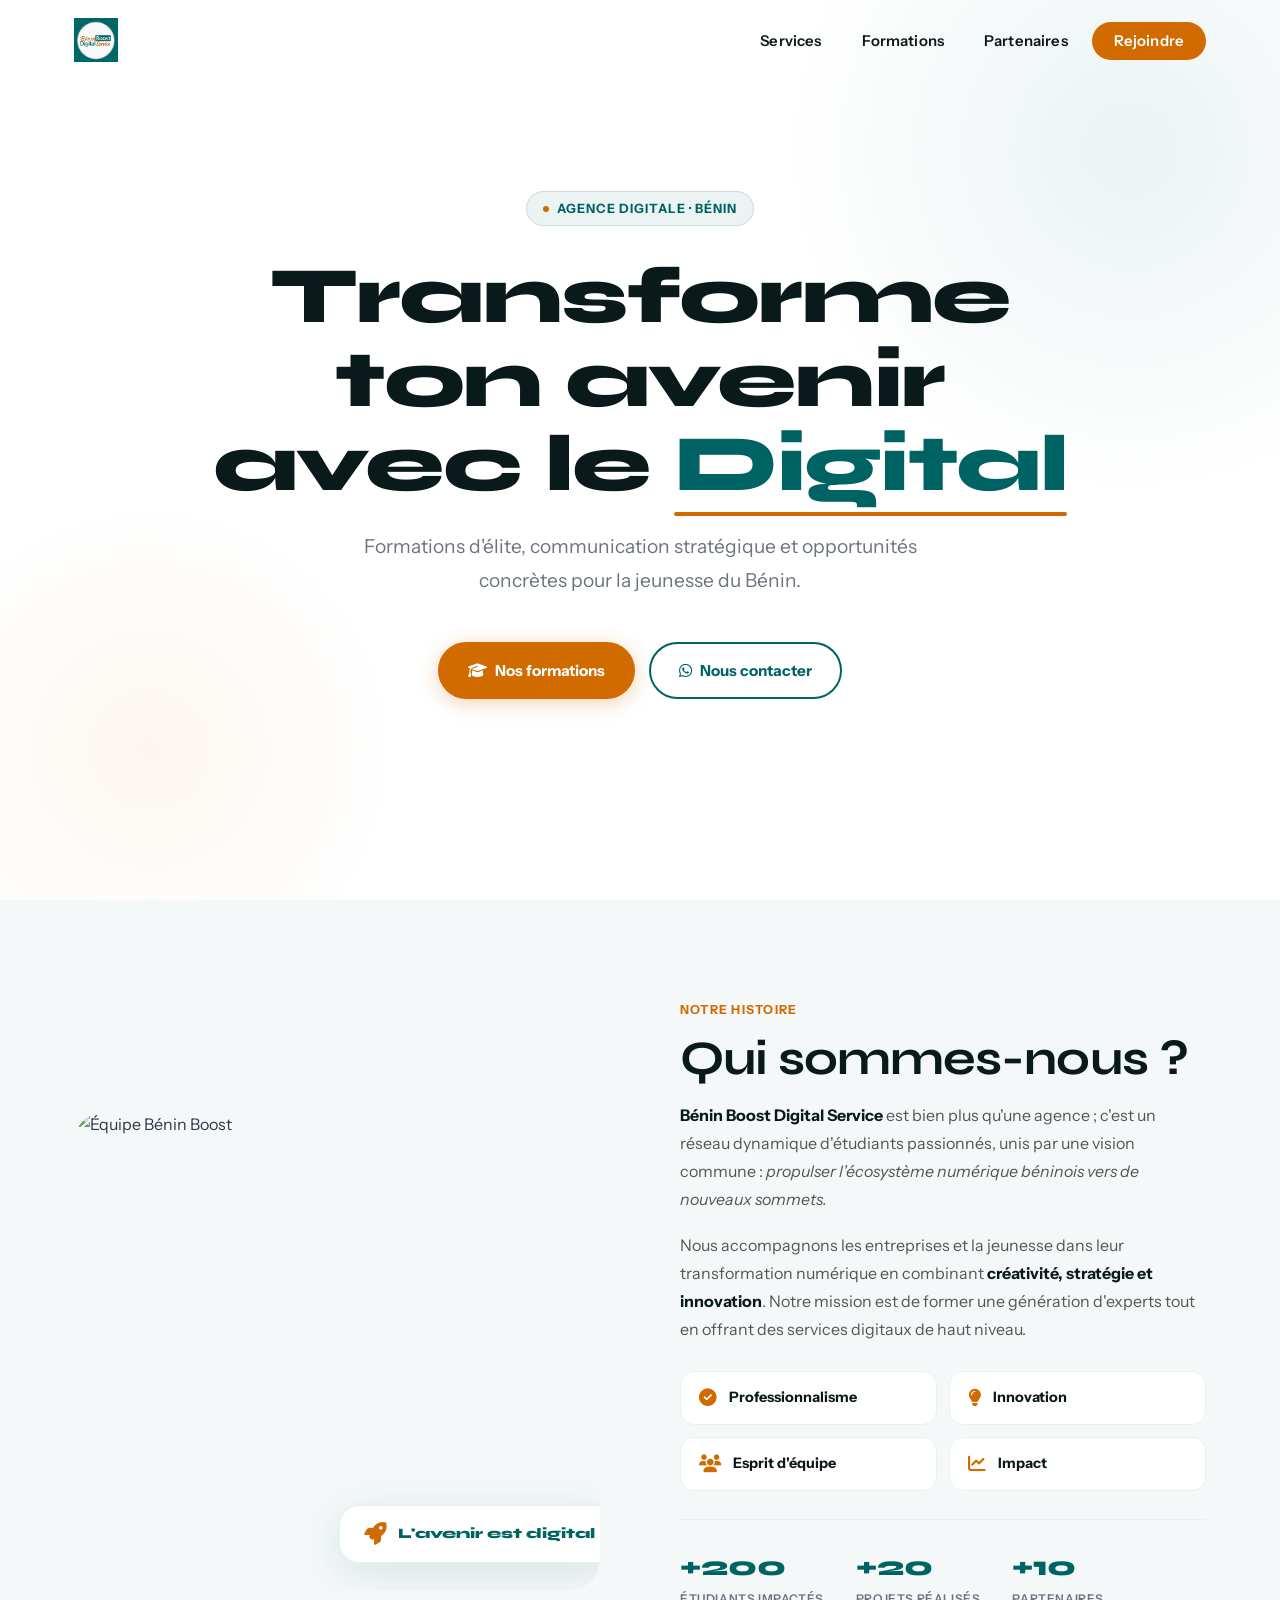
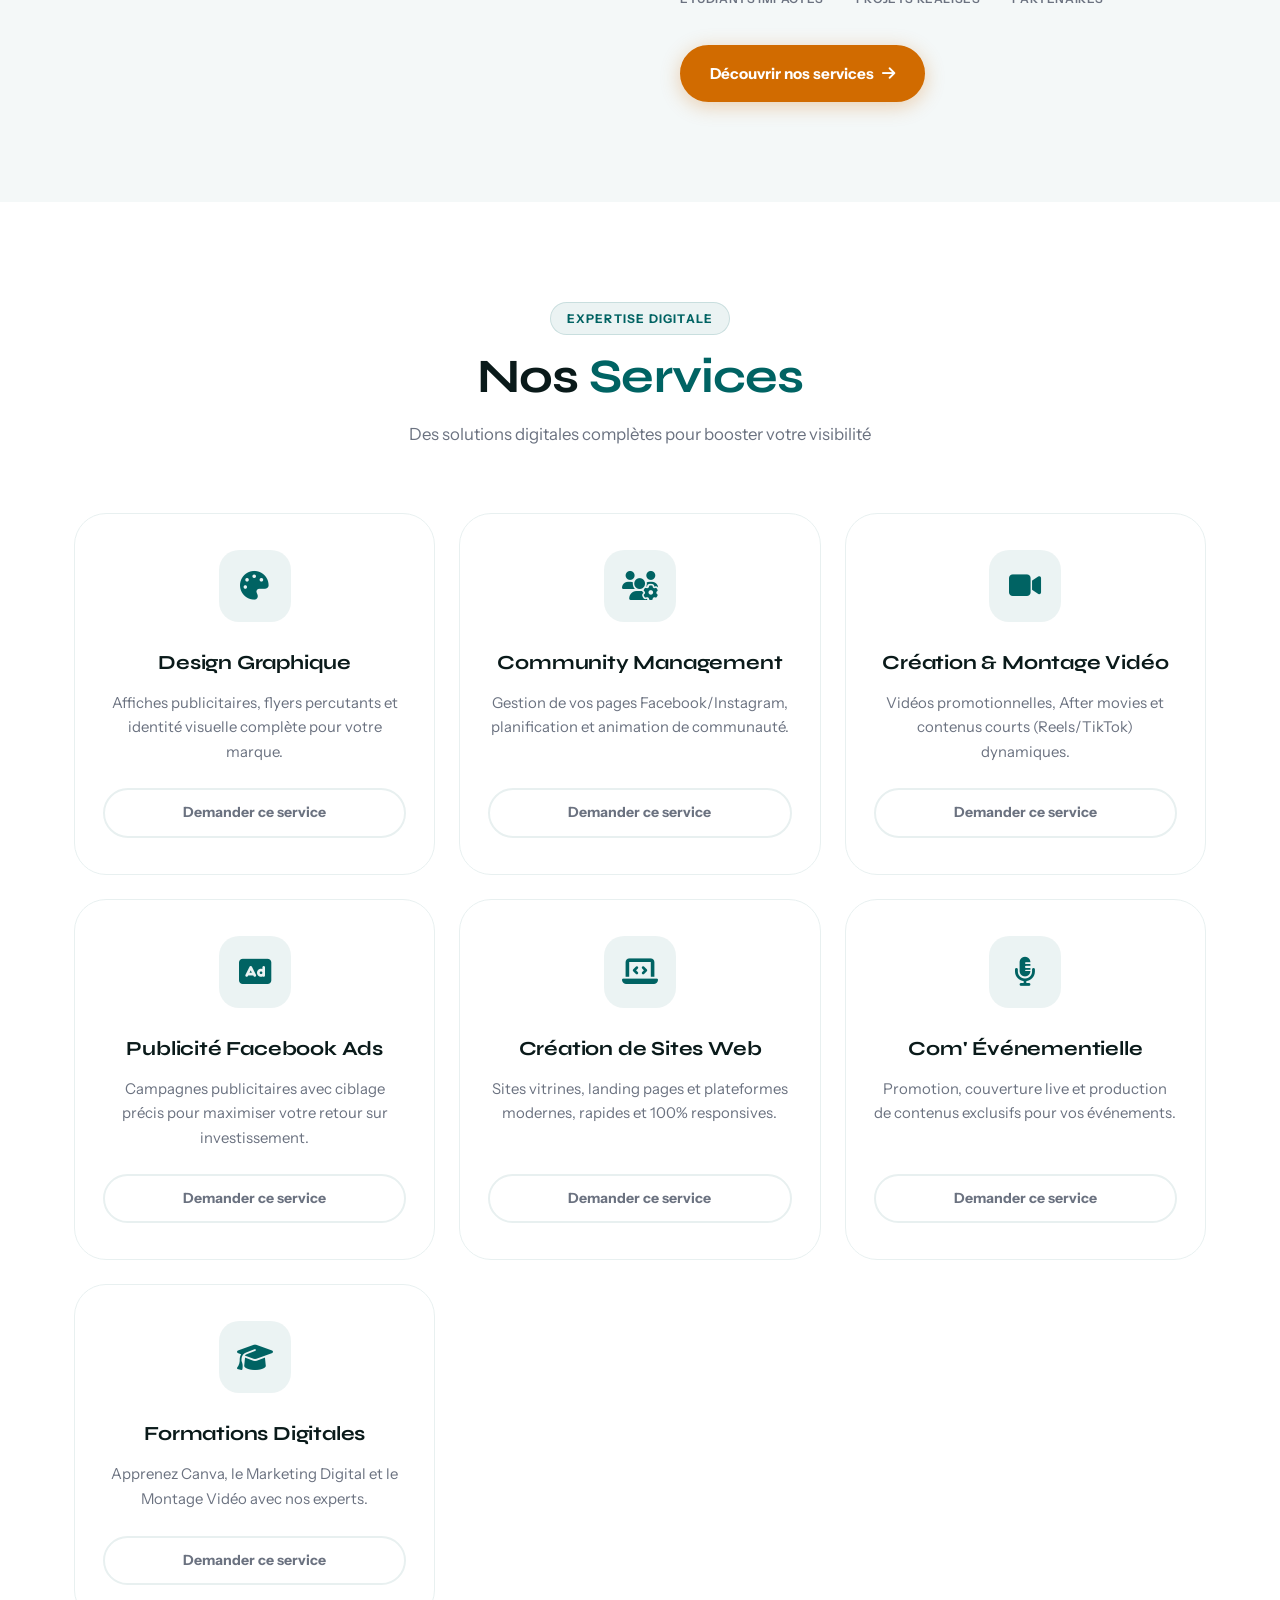
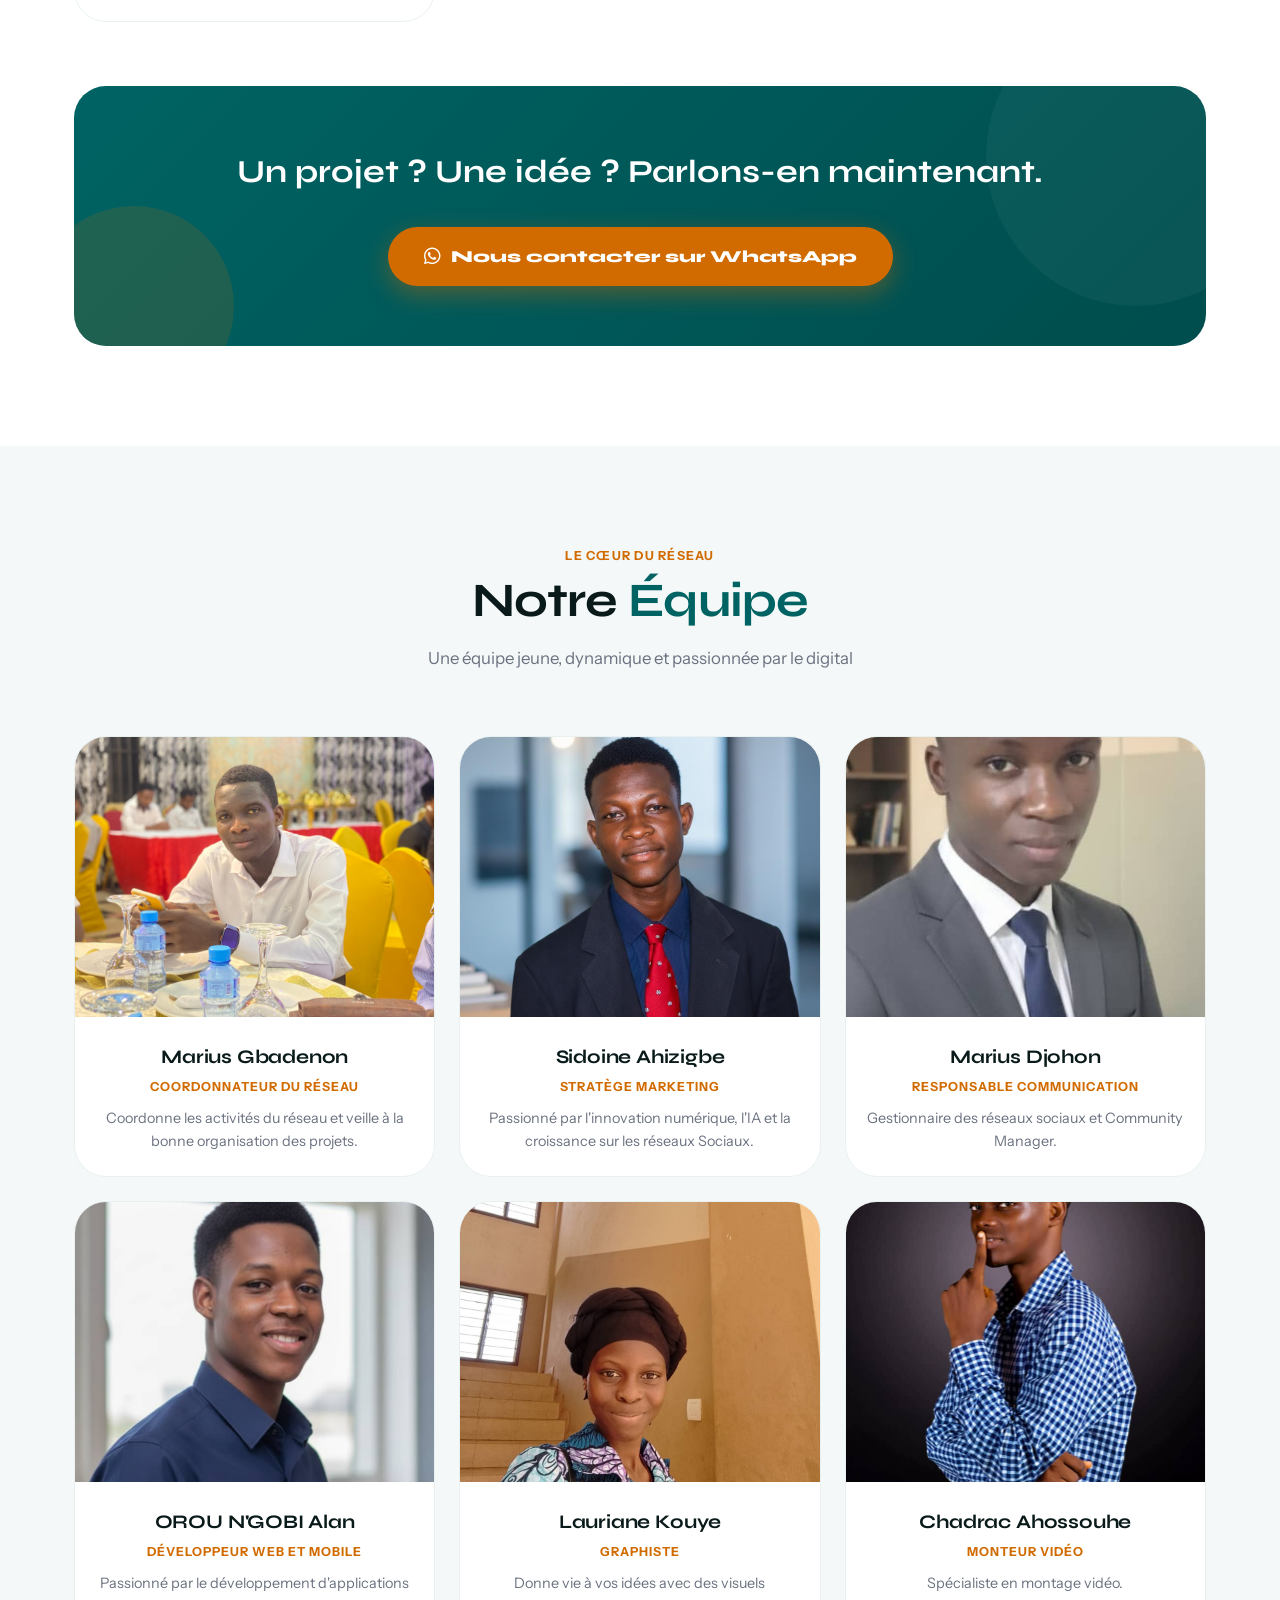
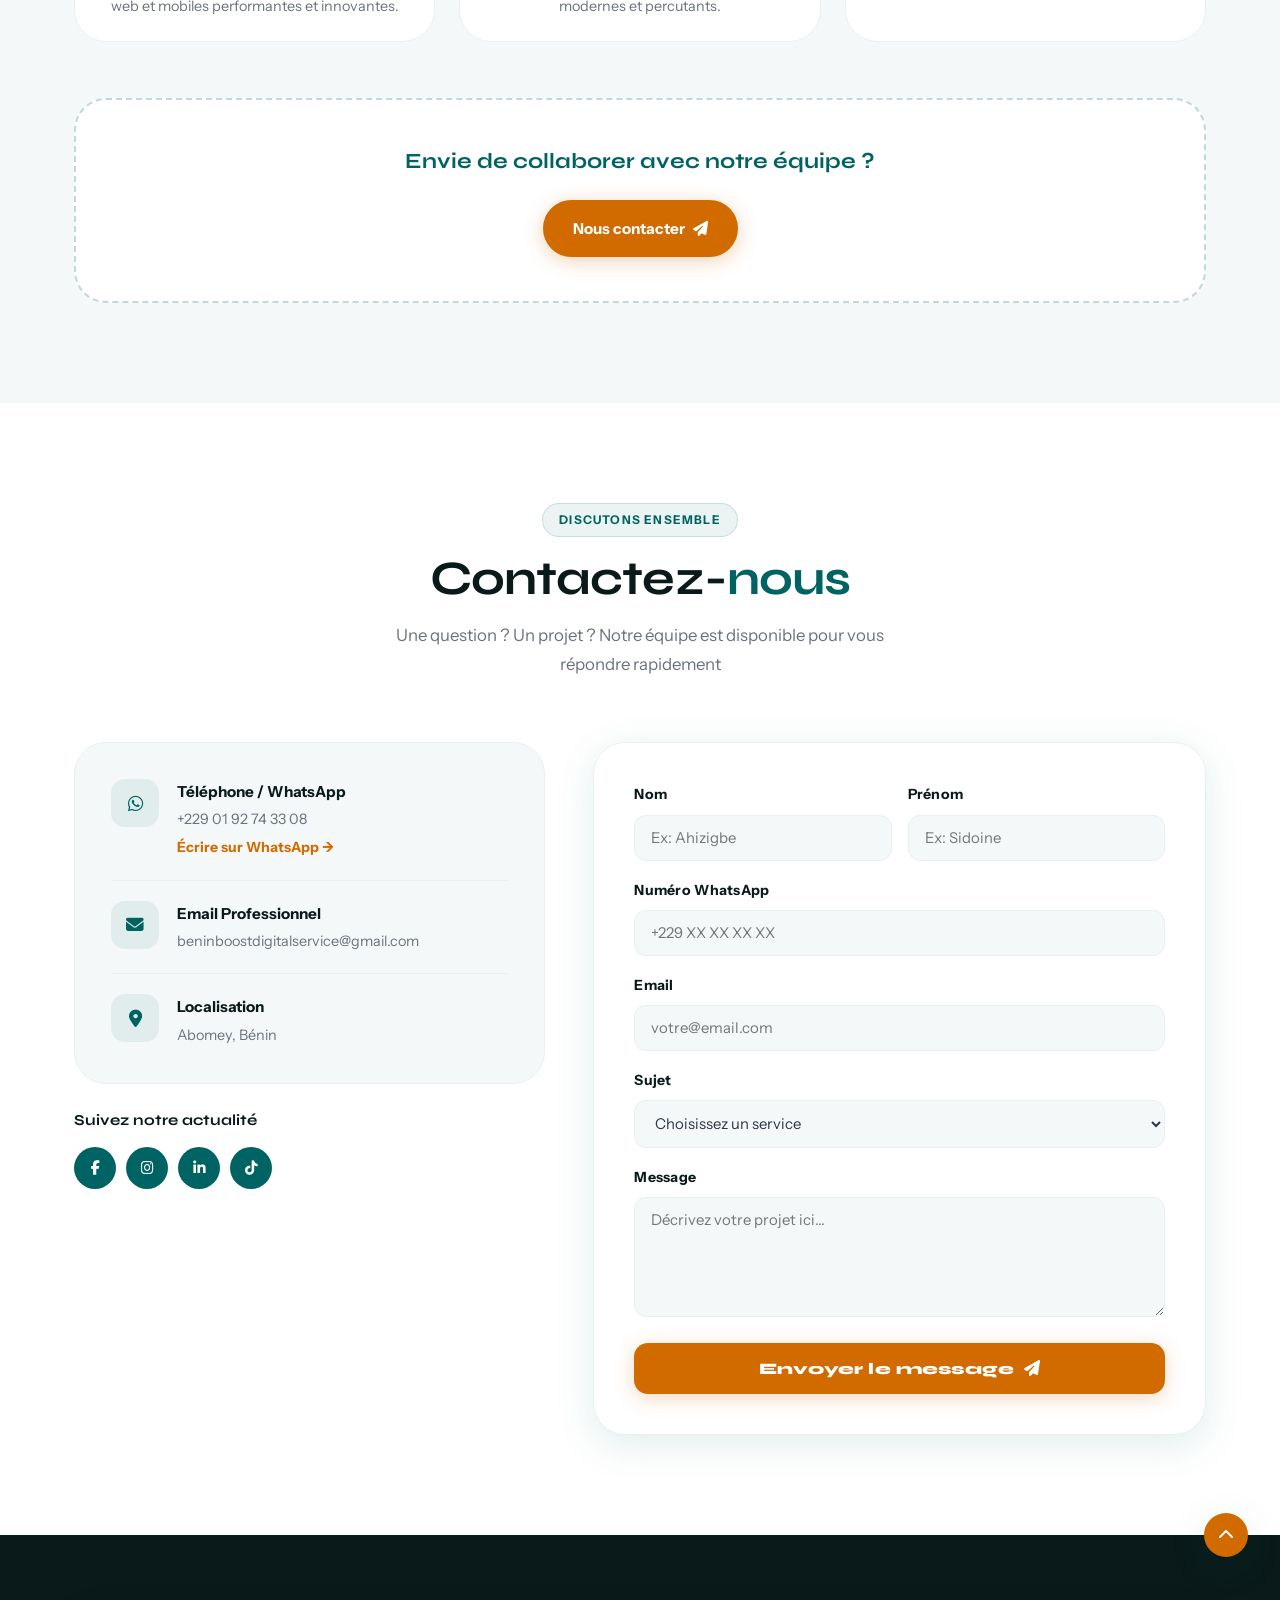
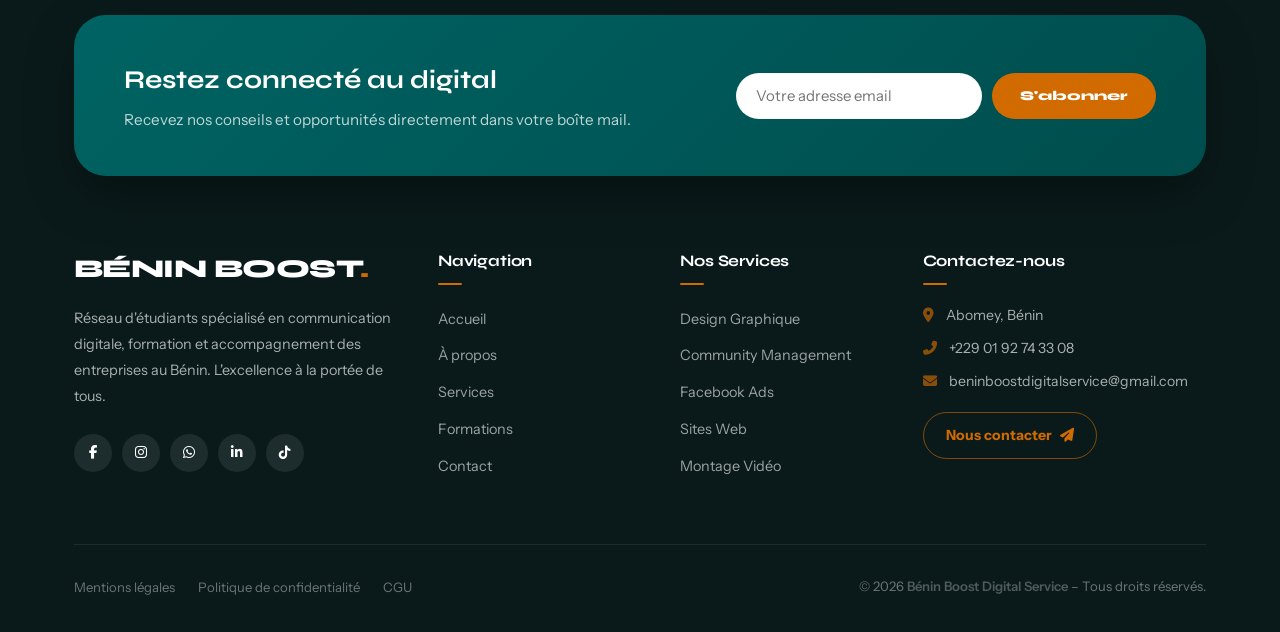
==== commit e8cd2250: "Add files via upload" ====
--- a/index.html
+++ b/index.html
@@ -3,785 +3,655 @@
 <head>
     <meta charset="UTF-8">
     <meta name="viewport" content="width=device-width, initial-scale=1.0">
-    <title>Bénin Boost Digital Service | nication Digitale & Solutions Numériques</title>
-    <meta name="description" content="Bénin Boost Digital Service- Agence de communication digitale et solutions numériques au Bénin. Visibilité, promotion et développement de vos projets.">
-    <link href="https://fonts.googleapis.com/css2?family=Plus+Jakarta+Sans:wght@400;600;700;800&display=swap" rel="stylesheet">
+    <title>Bénin Boost Digital Service | Communication Digitale & Solutions Numériques</title>
+    <meta name="description" content="Bénin Boost Digital Service - Agence de communication digitale et solutions numériques au Bénin. Visibilité, promotion et développement de vos projets.">
+    <link href="https://fonts.googleapis.com/css2?family=Syne:wght@700;800&family=Instrument+Sans:wght@400;500;600;700&display=swap" rel="stylesheet">
     <link rel="stylesheet" href="https://cdnjs.cloudflare.com/ajax/libs/font-awesome/6.4.0/css/all.min.css">
     <link href="https://unpkg.com/aos@2.3.1/dist/aos.css" rel="stylesheet">
 
     <style>
-        :root {
-            --primary: #006363;
-            --primary-dark: #004d4d;
-            --accent: #D16B00;
-            --dark: #002b2b;
-            --light: #F8FAFA;
-            --white: #ffffff;
-            --text: #2d3748;
-            --glass: rgba(255, 255, 255, 0.95);
-            --shadow: 0 20px 40px rgba(0,0,0,0.08);
-            --transition: all 0.4s cubic-bezier(0.165, 0.84, 0.44, 1);
-        }
-
-        * { margin: 0; padding: 0; box-sizing: border-box; scroll-behavior: smooth; }
-        body { 
-            font-family: 'Plus Jakarta Sans', sans-serif; 
-            background: var(--white); 
-            color: var(--text); 
-            line-height: 1.6;
-            overflow-x: hidden;
-        }
-
-        .container { max-width: 1200px; margin: 0 auto; padding: 0 25px; }
-        section { padding: 80px 0; }
-
-        /* --- NAVIGATION --- */
-        nav {
-            padding: 15px 0;
-            position: fixed;
-            width: 100%;
-            top: 0;
-            z-index: 2000;
-            background: var(--white);
-            transition: var(--transition);
-            display: flex;
-            align-items: center;
-        }
-        nav.scrolled {
-            background: var(--glass);
-            backdrop-filter: blur(10px);
-            box-shadow: var(--shadow);
-            padding: 10px 0;
-        }
-        .nav-content { display: flex; justify-content: space-between; align-items: center; width: 100%; }
-        
-        /* Logo */
-        .logo-container img { height: 50px; width: auto; display: block; }
-
-        .nav-links { display: flex; gap: 30px; list-style: none; align-items: center; }
-        .nav-links a { text-decoration: none; color: var(--dark); font-weight: 700; transition: 0.3s; font-size: 0.95rem; }
-        .nav-links a:hover { color: var(--accent); }
-
-        /* Menu Burger */
-        .menu-toggle {
-            display: none;
-            font-size: 1.8rem;
-            cursor: pointer;
-            color: var(--primary);
-        }
-
-        /* --- HERO SECTION --- */
-        .hero {
-            min-height: 100vh;
-            display: flex;
-            align-items: center;
-            background: radial-gradient(circle at top right, rgba(0, 99, 99, 0.1), transparent),
-                        radial-gradient(circle at bottom left, rgba(209, 107, 0, 0.05), transparent);
-            padding-top: 80px;
-        }
-        .hero-content { max-width: 900px; text-align: center; margin: 0 auto; }
-        .hero h1 { 
-            font-size: clamp(2.5rem, 8vw, 4.5rem);
-            font-weight: 800; 
-            line-height: 1.1; 
-            color: var(--primary);
-            margin-bottom: 25px;
-        }
-        .hero h1 span { color: var(--accent); }
-        .hero p { font-size: clamp(1rem, 4vw, 1.3rem); color: #4a5568; margin-bottom: 40px; }
-
-        /* --- BUTTONS --- */
-        .btn {
-            padding: 16px 32px; border-radius: 50px; font-weight: 700;
-            display: inline-flex; align-items: center; gap: 10px;
-            text-decoration: none; transition: var(--transition); border: none; cursor: pointer;
-        }
-        .btn-primary { background: var(--accent); color: white; }
-        .btn-outline { border: 2px solid var(--primary); color: var(--primary); margin-left: 15px; }
-        .btn:hover { transform: translateY(-3px); box-shadow: 0 10px 20px rgba(0,0,0,0.1); }
-
-        /* --- GRIDS --- */
-        .grid-responsive { 
-            display: grid; 
-            grid-template-columns: repeat(auto-fit, minmax(280px, 1fr)); 
-            gap: 30px; 
-        }
-
-        .card {
-            background: var(--white);
-            padding: 40px;
-            border-radius: 25px;
-            border: 1px solid #edf2f7;
-            transition: var(--transition);
-        }
-        .card:hover { transform: translateY(-10px); border-color: var(--primary); box-shadow: var(--shadow); }
-        .card i { font-size: 2.5rem; color: var(--accent); margin-bottom: 20px; display: block; }
-
-       
-        /* --- FORMATIONS --- */
-        .f-card { background: var(--light); border-radius: 25px; overflow: hidden; transition: var(--transition); }
-        .f-img { height: 200px; background-size: cover; background-position: center; }
-        .f-info { padding: 25px; }
-        .price { font-weight: 800; color: var(--primary); font-size: 1.2rem; display: block; margin: 15px 0; }
-
-        /* --- RESPONSIVITÉ --- */
-        @media (max-width: 992px) {
-            .menu-toggle { display: block; }
-            .nav-links {
-                position: fixed;
-                top: 70px;
-                left: -100%;
-                width: 100%;
-                height: calc(100vh - 70px);
-                background: var(--white);
-                flex-direction: column;
-                padding: 40px 20px;
-                transition: 0.4s ease;
-                text-align: center;
-                box-shadow: 0 10px 20px rgba(0,0,0,0.1);
-            }
-            .nav-links.active { left: 0; }
-            .btn-outline { margin-left: 0; margin-top: 10px; }
-            .btn { width: 100%; justify-content: center; }
-            
-            .stats-grid { grid-template-columns: 1fr; gap: 40px; }
-            section { padding: 60px 0; }
-        }
-
-        @media (max-width: 480px) {
-            .hero h1 { font-size: 2.2rem; }
-            .logo-container img { height: 40px; }
-        }
-    </style>
-</head>
-<body>
-
-    <nav id="navbar">
-        <div class="container nav-content">
-            <a href="#" class="logo-container">
-                <img src="logo.png" alt="Bénin Boost Logo"> 
-            </a>
-
-            <div class="menu-toggle" id="menuToggle">☰</div>
-
-            <ul class="nav-links" id="navLinks">
-                <li><a href="#services" onclick="closeMenu()">Services</a></li>
-                <li><a href="formations.html" onclick="closeMenu()">Formations</a></li>
-                <li><a href="partenaire.html" onclick="closeMenu()">Partenaires</a></li>
-                <li><a href="rejoindre.html" class="btn btn-primary" style="color: white; width: auto;">Rejoindre</a></li>
-            </ul>
-        </div>
-    </nav>
-
-    <section class="hero">
-        <div class="container hero-content">
-            <h1 data-aos="zoom-out">Transforme ton avenir avec le <span>Digital</span> </h1>
-            <p data-aos="fade-up">Formations d'élite, communication stratégique et opportunités concrètes pour la jeunesse du Bénin.</p>
-            <div data-aos="fade-up" style="display: flex; flex-wrap: wrap; gap: 15px; justify-content: center;">
-                <a href="formations.html" class="btn btn-primary">Nos formations</a>
-                <a href="https://wa.me/22901 92 74 33 08" class="btn btn-outline">Nous contacter</a>
-            </div>
-        </div>
-    </section>
-
-    <section id="about" class="about-section">
-    <div class="container">
-        <div class="about-wrapper">
-            
-            <div class="about-visual" data-aos="fade-right">
-                <div class="image-stack">
-                    <img src="https://images.unsplash.com/photo-1522202176988-66273c2fd55f?auto=format&fit=crop&w=800&q=80" alt="Équipe Bénin Boost" class="main-img">
-                    <div class="floating-badge" data-aos="zoom-in" data-aos-delay="500">
-                        <i class="fas fa-rocket"></i>
-                        <span>L'avenir est digital</span>
-                    </div>
-                </div>
-            </div>
-
-            <div class="about-content" data-aos="fade-left">
-                <span class="sub-title">Notre Histoire</span>
-                <h2 class="main-title">Qui sommes-nous ?</h2>
-                <p class="description">
-                    <strong>Bénin Boost Digital Service</strong> est bien plus qu'une agence ; c'est un réseau dynamique d'étudiants passionnés, unis par une vision commune : 
-                    <em>propulser l'écosystème numérique béninois vers de nouveaux sommets.</em>
-                </p>
-                <p class="description">
-                    Nous accompagnons les entreprises et la jeunesse dans leur transformation numérique en combinant <strong>créativité, stratégie et innovation</strong>. Notre mission est de former une génération d'experts tout en offrant des services digitaux de haut niveau.
-                </p>
-
-                <div class="values-grid">
-                    <div class="value-card" data-aos="fade-up" data-aos-delay="100">
-                        <div class="value-icon"><i class="fas fa-check-circle"></i></div>
-                        <h4>Professionnalisme</h4>
-                    </div>
-                    <div class="value-card" data-aos="fade-up" data-aos-delay="200">
-                        <div class="value-icon"><i class="fas fa-lightbulb"></i></div>
-                        <h4>Innovation</h4>
-                    </div>
-                    <div class="value-card" data-aos="fade-up" data-aos-delay="300">
-                        <div class="value-icon"><i class="fas fa-users"></i></div>
-                        <h4>Esprit d'équipe</h4>
-                    </div>
-                    <div class="value-card" data-aos="fade-up" data-aos-delay="400">
-                        <div class="value-icon"><i class="fas fa-chart-line"></i></div>
-                        <h4>Impact</h4>
-                    </div>
-                </div>
-
-                <div class="mini-stats">
-                    <div class="stat-box">
-                        <span class="stat-number">+200</span>
-                        <span class="stat-label">Étudiants impactés</span>
-                    </div>
-                    <div class="stat-box">
-                        <span class="stat-number">+20</span>
-                        <span class="stat-label">Projets réalisés</span>
-                    </div>
-                    <div class="stat-box">
-                        <span class="stat-number">+10</span>
-                        <span class="stat-label">Partenaires</span>
-                    </div>
-                </div>
-
-                <a href="#services" class="btn btn-about">Découvrir nos services <i class="fas fa-arrow-right"></i></a>
-            </div>
-        </div>
-    </div>
-</section>
-
-<style>
-    /* --- CSS POUR LA SECTION QUI SOMMES-NOUS --- */
+    /* =============================================
+       VARIABLES & BASE
+    ============================================= */
+    :root {
+        --primary: #006363;
+        --primary-dark: #004d4d;
+        --primary-light: rgba(0, 99, 99, 0.08);
+        --accent: #D16B00;
+        --accent-light: rgba(209, 107, 0, 0.1);
+        --dark: #0a1a1a;
+        --light: #F4F8F8;
+        --white: #ffffff;
+        --text: #2d3748;
+        --text-muted: #6b7280;
+        --border: #e8f0f0;
+        --glass: rgba(255, 255, 255, 0.96);
+        --shadow-sm: 0 2px 8px rgba(0,99,99,0.08);
+        --shadow: 0 10px 40px rgba(0,99,99,0.12);
+        --shadow-lg: 0 25px 60px rgba(0,99,99,0.16);
+        --transition: all 0.4s cubic-bezier(0.165, 0.84, 0.44, 1);
+        --radius: 20px;
+        --radius-lg: 32px;
+    }
+
+    *, *::before, *::after { margin: 0; padding: 0; box-sizing: border-box; }
+    html { scroll-behavior: smooth; }
+    html, body { overflow-x: hidden; width: 100%; }
+
+    body {
+        font-family: 'Instrument Sans', sans-serif;
+        background: var(--white);
+        color: var(--text);
+        line-height: 1.65;
+        -webkit-font-smoothing: antialiased;
+    }
+
+    h1, h2, h3, h4 { font-family: 'Syne', sans-serif; }
+
+    .container { max-width: 1180px; margin: 0 auto; padding: 0 24px; }
+    section { padding: 100px 0; }
+
+    img { max-width: 100%; display: block; }
+
+    /* =============================================
+       NAVIGATION
+    ============================================= */
+    nav {
+        position: fixed;
+        width: 100%;
+        top: 0;
+        left: 0;
+        z-index: 2000;
+        padding: 18px 0;
+        transition: var(--transition);
+    }
+
+    nav.scrolled {
+        background: var(--glass);
+        backdrop-filter: blur(20px);
+        -webkit-backdrop-filter: blur(20px);
+        box-shadow: 0 1px 0 var(--border), var(--shadow-sm);
+        padding: 12px 0;
+    }
+
+    .nav-content {
+        display: flex;
+        justify-content: space-between;
+        align-items: center;
+    }
+
+    .logo-container img { height: 44px; width: auto; }
+
+    .nav-links {
+        display: flex;
+        gap: 8px;
+        list-style: none;
+        align-items: center;
+    }
+
+    .nav-links a {
+        text-decoration: none;
+        color: var(--dark);
+        font-weight: 600;
+        font-size: 0.93rem;
+        padding: 8px 16px;
+        border-radius: 50px;
+        transition: 0.25s;
+        letter-spacing: 0.01em;
+    }
+
+    .nav-links a:hover { color: var(--primary); background: var(--primary-light); }
+
+    .nav-cta {
+        background: var(--accent) !important;
+        color: white !important;
+        padding: 10px 22px !important;
+        border-radius: 50px !important;
+    }
+    .nav-cta:hover { background: var(--primary) !important; transform: translateY(-2px); box-shadow: var(--shadow-sm); }
+
+    /* Menu Toggle */
+    .menu-toggle {
+        display: none;
+        flex-direction: column;
+        gap: 5px;
+        cursor: pointer;
+        padding: 8px;
+        z-index: 2100;
+        background: none;
+        border: none;
+    }
+
+    .menu-toggle span {
+        display: block;
+        width: 24px;
+        height: 2px;
+        background: var(--primary);
+        border-radius: 2px;
+        transition: 0.3s;
+    }
+
+    .menu-toggle.active span:nth-child(1) { transform: rotate(45deg) translate(5px, 5px); }
+    .menu-toggle.active span:nth-child(2) { opacity: 0; }
+    .menu-toggle.active span:nth-child(3) { transform: rotate(-45deg) translate(5px, -5px); }
+
+    /* Overlay Mobile */
+    .nav-overlay {
+        display: none;
+        position: fixed;
+        inset: 0;
+        background: rgba(0,0,0,0.4);
+        z-index: 1900;
+        backdrop-filter: blur(4px);
+    }
+    .nav-overlay.active { display: block; }
+
+    /* =============================================
+       HERO
+    ============================================= */
+    .hero {
+        min-height: 100vh;
+        display: flex;
+        align-items: center;
+        padding-top: 90px;
+        position: relative;
+        overflow: hidden;
+    }
+
+    .hero::before {
+        content: '';
+        position: absolute;
+        top: -200px;
+        right: -200px;
+        width: 700px;
+        height: 700px;
+        background: radial-gradient(circle, rgba(0,99,99,0.08) 0%, transparent 70%);
+        pointer-events: none;
+    }
+
+    .hero::after {
+        content: '';
+        position: absolute;
+        bottom: -100px;
+        left: -100px;
+        width: 500px;
+        height: 500px;
+        background: radial-gradient(circle, rgba(209,107,0,0.06) 0%, transparent 70%);
+        pointer-events: none;
+    }
+
+    .hero-inner {
+        text-align: center;
+        max-width: 860px;
+        margin: 0 auto;
+        position: relative;
+        z-index: 1;
+    }
+
+    .hero-label {
+        display: inline-flex;
+        align-items: center;
+        gap: 8px;
+        background: var(--primary-light);
+        color: var(--primary);
+        padding: 6px 16px;
+        border-radius: 50px;
+        font-size: 0.8rem;
+        font-weight: 700;
+        text-transform: uppercase;
+        letter-spacing: 0.08em;
+        margin-bottom: 28px;
+        border: 1px solid rgba(0,99,99,0.15);
+    }
+
+    .hero-label::before {
+        content: '';
+        width: 6px;
+        height: 6px;
+        background: var(--accent);
+        border-radius: 50%;
+        animation: pulse 2s infinite;
+    }
+
+    @keyframes pulse {
+        0%, 100% { opacity: 1; transform: scale(1); }
+        50% { opacity: 0.5; transform: scale(1.3); }
+    }
+
+    .hero h1 {
+        font-size: clamp(2.5rem, 7vw, 5rem);
+        font-weight: 800;
+        line-height: 1.05;
+        color: var(--dark);
+        margin-bottom: 24px;
+        letter-spacing: -0.02em;
+    }
+
+    .hero h1 em {
+        font-style: normal;
+        color: var(--primary);
+        position: relative;
+    }
+
+    .hero h1 em::after {
+        content: '';
+        position: absolute;
+        bottom: -4px;
+        left: 0;
+        width: 100%;
+        height: 4px;
+        background: var(--accent);
+        border-radius: 2px;
+    }
+
+    .hero h1 .accent-word { color: var(--accent); }
+
+    .hero > .container > .hero-inner > p {
+        font-size: clamp(1rem, 2.5vw, 1.2rem);
+        color: var(--text-muted);
+        max-width: 600px;
+        margin: 0 auto 44px;
+        line-height: 1.75;
+    }
+
+    .hero-actions {
+        display: flex;
+        gap: 14px;
+        justify-content: center;
+        flex-wrap: wrap;
+    }
+
+    /* =============================================
+       BUTTONS
+    ============================================= */
+    .btn {
+        display: inline-flex;
+        align-items: center;
+        gap: 8px;
+        padding: 14px 28px;
+        border-radius: 50px;
+        font-weight: 700;
+        font-size: 0.95rem;
+        text-decoration: none;
+        transition: var(--transition);
+        border: 2px solid transparent;
+        cursor: pointer;
+        font-family: 'Instrument Sans', sans-serif;
+        white-space: nowrap;
+    }
+
+    .btn-primary {
+        background: var(--accent);
+        color: white;
+        border-color: var(--accent);
+        box-shadow: 0 4px 20px rgba(209,107,0,0.3);
+    }
+    .btn-primary:hover { background: #b85e00; border-color: #b85e00; transform: translateY(-3px); box-shadow: 0 8px 30px rgba(209,107,0,0.4); }
+
+    .btn-outline {
+        background: transparent;
+        color: var(--primary);
+        border-color: var(--primary);
+    }
+    .btn-outline:hover { background: var(--primary); color: white; transform: translateY(-3px); box-shadow: var(--shadow); }
+
+    .btn-white {
+        background: white;
+        color: var(--primary);
+        border-color: white;
+    }
+    .btn-white:hover { background: var(--light); transform: translateY(-3px); }
+
+    /* =============================================
+       SECTION HEADERS
+    ============================================= */
+    .section-badge {
+        display: inline-flex;
+        align-items: center;
+        gap: 8px;
+        background: var(--primary-light);
+        color: var(--primary);
+        padding: 6px 16px;
+        border-radius: 50px;
+        font-size: 0.75rem;
+        font-weight: 700;
+        text-transform: uppercase;
+        letter-spacing: 0.1em;
+        border: 1px solid rgba(0,99,99,0.15);
+        margin-bottom: 16px;
+    }
+
+    .section-title {
+        font-size: clamp(2rem, 5vw, 3rem);
+        color: var(--dark);
+        line-height: 1.1;
+        letter-spacing: -0.02em;
+        margin-bottom: 16px;
+    }
+
+    .section-title span { color: var(--primary); }
+
+    .section-desc {
+        color: var(--text-muted);
+        font-size: 1.05rem;
+        max-width: 540px;
+        line-height: 1.7;
+    }
+
+    .section-header-centered {
+        text-align: center;
+        margin-bottom: 64px;
+    }
+
+    .section-header-centered .section-desc { margin: 0 auto; }
+
+    /* =============================================
+       ABOUT SECTION
+    ============================================= */
     .about-section {
-        background: radial-gradient(circle at -10% 10%, rgba(0, 99, 99, 0.03) 0%, transparent 40%);
+        background: var(--light);
         overflow: hidden;
     }
 
-    .about-wrapper {
+    .about-grid {
         display: grid;
         grid-template-columns: 1fr 1fr;
-        gap: 60px;
-        align-items: center;
-    }
-
-    /* Visuel */
-    .image-stack {
+        gap: 80px;
+        align-items: center;
+    }
+
+    .about-visual { position: relative; }
+
+    .about-img-wrap {
         position: relative;
-        padding: 20px;
-    }
-    .main-img {
+        border-radius: var(--radius-lg);
+        overflow: hidden;
+    }
+
+    .about-img-wrap img {
         width: 100%;
-        border-radius: 40px;
-        box-shadow: 0 30px 60px rgba(0,0,0,0.1);
-        transition: transform 0.5s ease;
-    }
-    .main-img:hover {
-        transform: scale(1.02);
-    }
+        height: 480px;
+        object-fit: cover;
+        border-radius: var(--radius-lg);
+        transition: transform 0.6s ease;
+    }
+
+    .about-img-wrap:hover img { transform: scale(1.03); }
+
     .floating-badge {
         position: absolute;
-        bottom: 40px;
-        right: -10px;
-        background: var(--glass);
-        backdrop-filter: blur(15px);
-        padding: 20px 30px;
-        border-radius: 20px;
-        border: 1px solid rgba(255,255,255,0.4);
-        box-shadow: 0 15px 30px rgba(0,0,0,0.1);
-        display: flex;
-        align-items: center;
-        gap: 15px;
-        animation: float 3s ease-in-out infinite;
-    }
+        bottom: 28px;
+        right: -20px;
+        background: white;
+        padding: 16px 24px;
+        border-radius: var(--radius);
+        border: 1px solid var(--border);
+        box-shadow: var(--shadow);
+        display: flex;
+        align-items: center;
+        gap: 12px;
+        animation: float 3.5s ease-in-out infinite;
+    }
+
     @keyframes float {
         0%, 100% { transform: translateY(0); }
-        50% { transform: translateY(-15px); }
-    }
-    .floating-badge i { color: var(--accent); font-size: 1.5rem; }
-    .floating-badge span { font-weight: 800; color: var(--primary); font-size: 0.9rem; }
-
-    /* Contenu Texte */
-    .sub-title {
+        50% { transform: translateY(-12px); }
+    }
+
+    .floating-badge i { color: var(--accent); font-size: 1.4rem; }
+    .floating-badge span { font-weight: 800; color: var(--primary); font-size: 0.9rem; font-family: 'Syne', sans-serif; }
+
+    .sub-tag {
+        display: block;
         color: var(--accent);
+        font-weight: 700;
         text-transform: uppercase;
-        font-weight: 800;
-        letter-spacing: 2px;
-        font-size: 0.85rem;
-        display: block;
-        margin-bottom: 10px;
-    }
-    .main-title {
-        font-size: clamp(2rem, 5vw, 2.8rem);
-        color: var(--primary);
-        margin-bottom: 25px;
-        line-height: 1.2;
-    }
-    .description {
-        font-size: 1.1rem;
-        color: #555;
-        margin-bottom: 20px;
-    }
-
-    /* Valeurs Grid */
+        letter-spacing: 0.1em;
+        font-size: 0.78rem;
+        margin-bottom: 12px;
+    }
+
+    .about-desc { color: #555; margin-bottom: 18px; line-height: 1.75; }
+    .about-desc strong { color: var(--dark); }
+
     .values-grid {
         display: grid;
         grid-template-columns: 1fr 1fr;
-        gap: 15px;
-        margin: 30px 0;
-    }
+        gap: 12px;
+        margin: 28px 0;
+    }
+
     .value-card {
-        background: #fff;
-        padding: 15px 20px;
-        border-radius: 15px;
+        background: white;
+        padding: 14px 18px;
+        border-radius: 14px;
         display: flex;
         align-items: center;
         gap: 12px;
-        border: 1px solid #f0f0f0;
-        transition: all 0.3s ease;
-    }
+        border: 1px solid var(--border);
+        transition: 0.3s;
+    }
+
     .value-card:hover {
         border-color: var(--accent);
-        background: var(--light);
-        transform: translateX(5px);
-        box-shadow: 0 5px 15px rgba(0,0,0,0.05);
-    }
-    .value-icon i { color: var(--accent); font-size: 1.2rem; }
-    .value-card h4 { font-size: 0.95rem; color: var(--dark); font-weight: 700; }
-
-    /* Mini Stats */
+        transform: translateX(4px);
+        box-shadow: var(--shadow-sm);
+    }
+
+    .value-card i { color: var(--accent); font-size: 1.1rem; }
+    .value-card h4 { font-size: 0.9rem; color: var(--dark); font-weight: 700; font-family: 'Instrument Sans', sans-serif; }
+
     .mini-stats {
         display: flex;
-        gap: 30px;
-        margin-bottom: 40px;
-        padding-top: 20px;
-        border-top: 1px solid #eee;
-    }
+        gap: 32px;
+        padding-top: 24px;
+        margin-bottom: 36px;
+        border-top: 1px solid var(--border);
+    }
+
     .stat-box { display: flex; flex-direction: column; }
-    .stat-number { font-size: 1.6rem; font-weight: 800; color: var(--primary); }
-    .stat-label { font-size: 0.8rem; color: #777; font-weight: 600; text-transform: uppercase; }
-
-    /* Bouton */
-    .btn-about {
+    .stat-number { font-size: 1.7rem; font-weight: 800; color: var(--primary); font-family: 'Syne', sans-serif; }
+    .stat-label { font-size: 0.75rem; color: var(--text-muted); font-weight: 600; text-transform: uppercase; letter-spacing: 0.05em; }
+
+    /* =============================================
+       SERVICES SECTION
+    ============================================= */
+    .services-section {
+        background: white;
+    }
+
+    .services-grid {
+        display: grid;
+        grid-template-columns: repeat(auto-fit, minmax(300px, 1fr));
+        gap: 24px;
+        margin-bottom: 64px;
+    }
+
+    .service-card {
+        background: white;
+        padding: 36px 28px;
+        border-radius: var(--radius-lg);
+        border: 1px solid var(--border);
+        transition: var(--transition);
+        text-align: center;
+        display: flex;
+        flex-direction: column;
+        position: relative;
+        overflow: hidden;
+    }
+
+    .service-card::before {
+        content: '';
+        position: absolute;
+        top: 0;
+        left: 0;
+        right: 0;
+        height: 3px;
+        background: linear-gradient(90deg, var(--primary), var(--accent));
+        transform: scaleX(0);
+        transition: transform 0.4s ease;
+    }
+
+    .service-card:hover {
+        transform: translateY(-10px);
+        box-shadow: var(--shadow-lg);
+        border-color: transparent;
+    }
+
+    .service-card:hover::before { transform: scaleX(1); }
+
+    .service-icon {
+        width: 72px;
+        height: 72px;
+        background: var(--primary-light);
+        color: var(--primary);
+        font-size: 1.8rem;
+        display: flex;
+        align-items: center;
+        justify-content: center;
+        margin: 0 auto 24px;
+        border-radius: 20px;
+        transition: 0.4s;
+    }
+
+    .service-card:hover .service-icon {
         background: var(--accent);
         color: white;
-        padding: 18px 35px;
+        transform: rotateY(360deg);
+        border-radius: 50%;
+    }
+
+    .service-card h3 {
+        color: var(--dark);
+        margin-bottom: 12px;
+        font-size: 1.25rem;
+        letter-spacing: -0.01em;
+    }
+
+    .service-card p {
+        color: var(--text-muted);
+        font-size: 0.93rem;
+        line-height: 1.65;
+        margin-bottom: 24px;
+        flex: 1;
+    }
+
+    .service-btn {
+        padding: 11px 20px;
+        background: transparent;
+        border: 2px solid var(--border);
+        color: var(--text-muted);
+        border-radius: 50px;
+        text-decoration: none;
+        font-weight: 700;
+        font-size: 0.88rem;
+        transition: 0.3s;
+        display: inline-block;
+        font-family: 'Instrument Sans', sans-serif;
+    }
+
+    .service-btn:hover {
+        background: var(--accent);
+        border-color: var(--accent);
+        color: white;
+    }
+
+    /* Final CTA */
+    .final-cta {
+        background: linear-gradient(135deg, var(--primary) 0%, var(--primary-dark) 100%);
+        padding: 60px 50px;
+        border-radius: var(--radius-lg);
+        text-align: center;
+        color: white;
+        position: relative;
+        overflow: hidden;
+    }
+
+    .final-cta::before {
+        content: '';
+        position: absolute;
+        top: -80px;
+        right: -80px;
+        width: 300px;
+        height: 300px;
+        background: rgba(255,255,255,0.04);
+        border-radius: 50%;
+    }
+
+    .final-cta::after {
+        content: '';
+        position: absolute;
+        bottom: -60px;
+        left: -40px;
+        width: 200px;
+        height: 200px;
+        background: rgba(209,107,0,0.15);
+        border-radius: 50%;
+    }
+
+    .final-cta h3 {
+        font-size: clamp(1.4rem, 3vw, 2rem);
+        margin-bottom: 28px;
+        position: relative;
+        z-index: 1;
+    }
+
+    .main-whatsapp-btn {
+        display: inline-flex;
+        align-items: center;
+        gap: 10px;
+        background: var(--accent);
+        color: white;
+        padding: 16px 36px;
         border-radius: 50px;
         text-decoration: none;
         font-weight: 800;
-        display: inline-flex;
-        align-items: center;
-        gap: 10px;
-        transition: all 0.4s ease;
-    }
-    .btn-about:hover {
-        background: var(--primary);
-        transform: translateY(-5px);
-        box-shadow: 0 10px 20px rgba(0, 99, 99, 0.2);
-    }
-
-    /* Responsivité */
-    @media (max-width: 992px) {
-        .about-wrapper { grid-template-columns: 1fr; gap: 40px; }
-        .about-visual { order: 2; }
-        .about-content { order: 1; text-align: center; }
-        .values-grid { justify-content: center; }
-        .mini-stats { justify-content: center; flex-wrap: wrap; }
-        .floating-badge { right: 20px; }
-    }
-</style>
-
-<section id="services" class="services-section">
-    <div class="container">
-        
-        <div class="section-header" data-aos="fade-down">
-            <span class="badge">Expertise Digitale</span>
-            <h2 class="main-title">Nos Services</h2>
-            <p class="section-desc">Des solutions digitales complètes pour booster votre visibilité</p>
-        </div>
-
-        <div class="services-grid">
-            
-            <div class="service-card" data-aos="fade-up" data-aos-delay="100">
-                <div class="service-icon"><i class="fas fa-palette"></i></div>
-                <h3>Design Graphique</h3>
-                <p>Affiches publicitaires, flyers percutants et identité visuelle complète pour votre marque.</p>
-                <a href="https://wa.me/22901 92 74 33 08?text=Bonjour%20Bénin%20Boost,%20je%20souhaite%20plus%20d'infos%20sur%20le%20Design%20Graphique." class="service-btn">Demander ce service</a>
-            </div>
-
-            <div class="service-card" data-aos="fade-up" data-aos-delay="200">
-                <div class="service-icon"><i class="fas fa-users-cog"></i></div>
-                <h3>Community Management</h3>
-                <p>Gestion de vos pages Facebook/Instagram, planification et animation de communauté.</p>
-                <a href="https://wa.me/22901 92 74 33 08?text=Bonjour%20Bénin%20Boost,%20je%20suis%20intéressé%20par%20la%20gestion%20de%20mes%20réseaux%20sociaux." class="service-btn">Demander ce service</a>
-            </div>
-
-            <div class="service-card" data-aos="fade-up" data-aos-delay="300">
-                <div class="service-icon"><i class="fas fa-video"></i></div>
-                <h3>Création & Montage Vidéo</h3>
-                <p>Vidéos promotionnelles, After movies et contenus courts (Reels/TikTok) dynamiques.</p>
-                <a href="https://wa.me/22901 92 74 33 08?text=Bonjour%20Bénin%20Boost,%20je%20souhaite%20réaliser%20un%20montage%20vidéo%20professionnel." class="service-btn">Demander ce service</a>
-            </div>
-
-            <div class="service-card" data-aos="fade-up" data-aos-delay="400">
-                <div class="service-icon"><i class="fas fa-ad"></i></div>
-                <h3>Publicité Facebook Ads</h3>
-                <p>Campagnes publicitaires avec ciblage précis pour maximiser votre retour sur investissement.</p>
-                <a href="https://wa.me/22901 92 74 33 08?text=Bonjour%20Bénin%20Boost,%20je%20veux%20lancer%20une%20campagne%20publicitaire%20efficace." class="service-btn">Demander ce service</a>
-            </div>
-
-            <div class="service-card" data-aos="fade-up" data-aos-delay="500">
-                <div class="service-icon"><i class="fas fa-laptop-code"></i></div>
-                <h3>Création de Sites Web</h3>
-                <p>Sites vitrines, landing pages et plateformes modernes, rapides et 100% responsives.</p>
-                <a href="https://wa.me/22901 92 74 33 08?text=Bonjour%20Bénin%20Boost,%20je%20souhaite%20créer%20un%20site%20web%20professionnel." class="service-btn">Demander ce service</a>
-            </div>
-
-            <div class="service-card" data-aos="fade-up" data-aos-delay="600">
-                <div class="service-icon"><i class="fas fa-microphone-alt"></i></div>
-                <h3>Com' Événementielle</h3>
-                <p>Promotion, couverture live et production de contenus exclusifs pour vos événements.</p>
-                <a href="https://wa.me/22901 92 74 33 08?text=Bonjour%20Bénin%20Boost,%20j'ai%20besoin%20d'un%20accompagnement%20pour%20mon%20événement." class="service-btn">Demander ce service</a>
-            </div>
-
-            <div class="service-card" data-aos="fade-up" data-aos-delay="700">
-                <div class="service-icon"><i class="fas fa-graduation-cap"></i></div>
-                <h3>Formations Digitales</h3>
-                <p>Apprenez Canva, le Marketing Digital et le Montage Vidéo avec nos experts.</p>
-                <a href="https://wa.me/22901 92 74 33 08?text=Bonjour%20Bénin%20Boost,%20je%20souhaite%20m'inscrire%20à%20l'une%20de%20vos%20formations." class="service-btn">Demander ce service</a>
-            </div>
-
-        </div>
-
-        <div class="final-cta" data-aos="zoom-in">
-            <h3>Un projet ? Une idée ? Parlons-en maintenant.</h3>
-            <a href="https://wa.me/22901 92 74 33 08" class="main-whatsapp-btn">
-                <i class="fab fa-whatsapp"></i> Nous contacter sur WhatsApp
-            </a>
-        </div>
-
-    </div>
-</section>
-
-<style>
-    /* --- CSS SECTION SERVICES --- */
-    .services-section {
-        padding: 100px 0;
-        background: #ffffff;
-        background: radial-gradient(circle at bottom left, rgba(0, 99, 99, 0.05), transparent);
-    }
-
-    .section-header { text-align: center; margin-bottom: 70px; }
-    
-    .badge {
-        background: rgba(0, 99, 99, 0.1);
+        font-size: 1.05rem;
+        transition: 0.4s;
+        box-shadow: 0 8px 24px rgba(209,107,0,0.4);
+        position: relative;
+        z-index: 1;
+        font-family: 'Syne', sans-serif;
+    }
+
+    .main-whatsapp-btn:hover {
+        background: white;
         color: var(--primary);
-        padding: 8px 20px;
-        border-radius: 50px;
-        font-weight: 800;
-        font-size: 0.8rem;
-        text-transform: uppercase;
-    }
-
-    .main-title { font-size: 3rem; color: var(--primary); margin: 20px 0; }
-    .section-desc { color: #666; font-size: 1.2rem; max-width: 600px; margin: 0 auto; }
-
-    /* Grille */
-    .services-grid {
+        transform: scale(1.04);
+    }
+
+    .main-whatsapp-btn i { font-size: 1.2rem; }
+
+    /* =============================================
+       TEAM SECTION
+    ============================================= */
+    .team-section { background: var(--light); }
+
+    .team-grid {
         display: grid;
         grid-template-columns: repeat(auto-fit, minmax(280px, 1fr));
-        gap: 30px;
-        margin-bottom: 80px;
-    }
-
-    /* Cartes */
-    .service-card {
-        background: #fff;
-        padding: 40px 30px;
-        border-radius: 30px;
-        border: 1px solid #f0f0f0;
-        transition: all 0.4s ease;
+        gap: 24px;
+        margin-bottom: 56px;
+    }
+
+    .team-card {
+        background: white;
+        border-radius: var(--radius-lg);
+        overflow: hidden;
+        border: 1px solid var(--border);
+        transition: var(--transition);
         text-align: center;
-        display: flex;
-        flex-direction: column;
-        justify-content: space-between;
-    }
-
-    .service-card:hover {
+    }
+
+    .team-card:hover {
         transform: translateY(-12px);
-        box-shadow: 0 25px 50px rgba(0, 99, 99, 0.1);
-        border-color: var(--primary);
-    }
-
-    .service-icon {
-        width: 80px;
-        height: 80px;
-        background: var(--light);
-        color: var(--accent);
-        font-size: 2.2rem;
-        display: flex;
-        align-items: center;
-        justify-content: center;
-        margin: 0 auto 25px;
-        border-radius: 20px;
-        transition: 0.3s;
-    }
-
-    .service-card:hover .service-icon {
-        background: var(--accent);
-        color: #fff;
-        transform: rotateY(360deg);
-    }
-
-    .service-card h3 { color: var(--primary); margin-bottom: 15px; font-size: 1.4rem; }
-    .service-card p { color: #777; font-size: 0.95rem; line-height: 1.6; margin-bottom: 25px; }
-
-    /* Bouton Service */
-    .service-btn {
-        padding: 12px 20px;
-        background: transparent;
-        border: 2px solid var(--accent);
-        color: var(--accent);
-        border-radius: 50px;
-        text-decoration: none;
-        font-weight: 700;
-        font-size: 0.9rem;
-        transition: 0.3s;
-    }
-
-    .service-btn:hover {
-        background: var(--accent);
-        color: #fff;
-    }
-
-    /* CTA FINAL */
-    .final-cta {
-        background: var(--primary);
-        padding: 60px 40px;
-        border-radius: 40px;
-        text-align: center;
-        color: #fff;
-    }
-
-    .final-cta h3 { font-size: 2rem; margin-bottom: 30px; }
-
-    .main-whatsapp-btn {
-        display: inline-flex;
-        align-items: center;
-        gap: 12px;
-        background: var(--accent);
-        color: #fff;
-        padding: 18px 40px;
-        border-radius: 50px;
-        text-decoration: none;
-        font-weight: 800;
-        font-size: 1.1rem;
-        transition: 0.4s;
-        box-shadow: 0 10px 20px rgba(0,0,0,0.1);
-    }
-
-    .main-whatsapp-btn:hover {
-        transform: scale(1.05);
-        background: #fff;
-        color: var(--primary);
-    }
-
-    /* Responsivité */
-    @media (max-width: 768px) {
-        .main-title { font-size: 2.2rem; }
-        .services-grid { grid-template-columns: 1fr; }
-    }
-</style>
-
-<section id="team" class="team-section">
-    <div class="container">
-        <div class="section-header" data-aos="fade-down">
-            <span class="sub-title">Le cœur du réseau</span>
-            <h2 class="main-title">Notre Équipe</h2>
-            <p class="section-desc">Une équipe jeune, dynamique et passionnée par le digital </p>
-        </div>
-
-        <div class="team-grid">
-
-            <div class="team-card" data-aos="fade-up" data-aos-delay="100">
-    <div class="member-img-container">
-        <img src="Marius.jpg" alt="Marius Gbadenon" class="member-img">
-        <div class="social-overlay">
-            <div class="social-links">
-                <a href="#"><i class="fab fa-facebook-f"></i></a>
-                <a href="#"><i class="fab fa-whatsapp"></i></a>
-                <a href="#"><i class="fab fa-linkedin-in"></i></a>
-                <a href="#"><i class="fab fa-instagram"></i></a>
-            </div>
-        </div>
-    </div>
-    <div class="member-info">
-        <h3>Marius Gbadenon</h3>
-        <span class="role">Coordonnateur du réseau</span>
-        <p>Coordonne les activités du réseau et veille à la bonne organisation des projets.</p>
-    </div>
-</div>
-            
-            <div class="team-card" data-aos="fade-up" data-aos-delay="100">
-                <div class="member-img-container">
-                    <img src="Sidoine.jpg" alt="Sidoine Ahizigbe" class="member-img">
-                    <div class="social-overlay">
-                        <div class="social-links">
-                            <a href="https://www.facebook.com/share/1TkNXM5KWp/"><i class="fab fa-facebook-f"></i></a>
-                            <a href="https://wa.me/2290195498359"><i class="fab fa-whatsapp"></i></a>
-                            <a href="https://www.linkedin.com/in/sidoine-ahizigbe-34846a335?utm_source=share_via&utm_content=profile&utm_medium=member_android"><i class="fab fa-linkedin-in"></i></a>
-                            <a href="https://www.instagram.com/sidoineahizigbe2025?igsh=Z21pdnp4OXRtZDk="><i class="fab fa-instagram"></i></a>
-                        </div>
-                    </div>
-                </div>
-                <div class="member-info">
-                    <h3>Sidoine Ahizigbe</h3>
-                    <span class="role">Stratège Marketing</span>
-                    <p>Passionné par l'innovation numérique, l'IA et la croissance sur les réseaux Sociaux.</p>
-                </div>
-            </div>
-
-            <div class="team-card" data-aos="fade-up" data-aos-delay="200">
-                <div class="member-img-container">
-                    <img src="MARIUS_DJOHON.jpg" alt="Membre Équipe" class="member-img">
-                    <div class="social-overlay">
-                        <div class="social-links">
-                            <a href="https://www.facebook.com/curinos.dzp"><i class="fab fa-facebook-f"></i></a>
-                            <a href="https://wa.me/2290168870837"><i class="fab fa-whatsapp"></i></a>
-                            <a href="https://www.linkedin.com/in/marius-djohon-b14079307?utm_source=share_via&utm_content=profile&utm_medium=member_android"><i class="fab fa-linkedin-in"></i></a>
-                            <a href="https://www.instagram.com/marius_feliz?igsh=MWRpeHU3aHNsc3A5Zg=="><i class="fab fa-instagram"></i></a>
-                        </div>
-                    </div>
-                </div>
-                <div class="member-info">
-                    <h3>Marius Djohon</h3>
-                    <span class="role">Responsable Communication</span>
-                    <p>Gestionnaire des réseaux sociaux et Community Manager.</p>
-                </div>
-            </div>
-
-            <div class="team-card" data-aos="fade-up" data-aos-delay="100">
-    <div class="member-img-container">
-        <img src="Alan.jpg" alt="OROU N'GOBI Alan" class="member-img">
-        <div class="social-overlay">
-            <div class="social-links">
-                <a href="#"><i class="fab fa-facebook-f"></i></a>
-                <a href="#"><i class="fab fa-whatsapp"></i></a>
-                <a href="#"><i class="fab fa-linkedin-in"></i></a>
-                <a href="#"><i class="fab fa-instagram"></i></a>
-            </div>
-        </div>
-    </div>
-    <div class="member-info">
-        <h3>OROU N'GOBI Alan</h3>
-        <span class="role">Développeur Web et Mobile</span>
-        <p>Passionné par le développement d’applications web et mobiles performantes et innovantes.</p>
-    </div>
-</div>
-
-            <div class="team-card" data-aos="fade-up" data-aos-delay="300">
-                <div class="member-img-container">
-                    <img src="Lauriane .jpg" alt="Marius Djohon" class="member-img">
-                    <div class="social-overlay">
-                        <div class="social-links">
-                            <a href="https://www.facebook.com/lauriane.kouye"><i class="fab fa-facebook-f"></i></a>
-                            <a href="https://wa.me/2290143741851"><i class="fab fa-whatsapp"></i></a>
-                            <a href="#"><i class="fab fa-linkedin-in"></i></a>
-                            <a href="#"><i class="fab fa-instagram"></i></a>
-                        </div>
-                    </div>
-                </div>
-                <div class="member-info">
-                    <h3>Lauriane Kouye</h3>
-                    <span class="role">Graphiste </span>
-                    <p>Donne vie à vos idées avec des visuels modernes et percutants.</p>
-                </div>
-            </div>
-
-            <div class="team-card" data-aos="fade-up" data-aos-delay="300">
-                <div class="member-img-container">
-                    <img src="Chadrac.jpg" alt="Marius Djohon" class="member-img">
-                    <div class="social-overlay">
-                        <div class="social-links">
-                            <a href=""><i class="fab fa-facebook-f"></i></a>
-                            <a href="https://wa.me/2290191532728"><i class="fab fa-whatsapp"></i></a>
-                            <a href="#"><i class="fab fa-linkedin-in"></i></a>
-                            <a href="#"><i class="fab fa-instagram"></i></a>
-                        </div>
-                    </div>
-                </div>
-                <div class="member-info">
-                    <h3>Chadrac Ahossouhe</h3>
-                    <span class="role">Monteur Vidéo </span>
-                    <p> Spécialiste en montage vidéo.</p>
-                </div>
-            </div>
-
-        </div>
-
-        <div class="team-cta" data-aos="zoom-in">
-            <p>Envie de collaborer avec notre équipe ?</p>
-            <a href="https://wa.me/22901 92 74 33 08" class="btn-team-cta">Nous contacter <i class="fas fa-paper-plane"></i></a>
-        </div>
-    </div>
-</section>
-
-<style>
-    /* --- CSS SECTION ÉQUIPE --- */
-    .team-section {
-        padding: 100px 0;
-        background: var(--white);
-    }
-
-    .section-header {
-        text-align: center;
-        margin-bottom: 60px;
-    }
-
-    .sub-title {
-        color: var(--accent);
-        font-weight: 800;
-        text-transform: uppercase;
-        letter-spacing: 2px;
-        font-size: 0.9rem;
-    }
-
-    .main-title {
-        font-size: 3rem;
-        color: var(--primary);
-        margin: 10px 0;
-    }
-
-    .section-desc {
-        color: #666;
-        font-size: 1.1rem;
-    }
-
-    /* Grille et Cartes */
-    .team-grid {
-        display: grid;
-        grid-template-columns: repeat(auto-fit, minmax(300px, 1fr));
-        gap: 30px;
-        margin-bottom: 60px;
-    }
-
-    .team-card {
-        background: var(--white);
-        border-radius: 30px;
-        overflow: hidden;
-        border: 1px solid #f0f0f0;
-        transition: all 0.4s cubic-bezier(0.175, 0.885, 0.32, 1.275);
-        text-align: center;
-    }
-
-    .team-card:hover {
-        transform: translateY(-15px);
-        box-shadow: 0 25px 50px rgba(0, 99, 99, 0.12);
-        border-color: var(--primary);
-    }
-
-    /* Conteneur Image et Overlay Social */
+        box-shadow: var(--shadow-lg);
+        border-color: transparent;
+    }
+
     .member-img-container {
         position: relative;
-        height: 320px;
+        height: 280px;
         overflow: hidden;
     }
 
@@ -792,288 +662,144 @@
         transition: transform 0.6s ease;
     }
 
-    .team-card:hover .member-img {
-        transform: scale(1.1);
-    }
+    .team-card:hover .member-img { transform: scale(1.08); }
 
     .social-overlay {
         position: absolute;
-        top: 0;
-        left: 0;
-        width: 100%;
-        height: 100%;
-        background: linear-gradient(to top, rgba(0, 99, 99, 0.9), transparent);
+        inset: 0;
+        background: linear-gradient(to top, rgba(0,77,77,0.92) 0%, rgba(0,99,99,0.4) 60%, transparent 100%);
         display: flex;
         align-items: flex-end;
         justify-content: center;
-        padding-bottom: 30px;
+        padding-bottom: 24px;
         opacity: 0;
         transition: opacity 0.4s ease;
     }
 
-    .team-card:hover .social-overlay {
-        opacity: 1;
-    }
+    .team-card:hover .social-overlay { opacity: 1; }
 
     .social-links {
         display: flex;
-        gap: 15px;
-        transform: translateY(20px);
+        gap: 10px;
+        transform: translateY(16px);
         transition: transform 0.4s ease;
     }
 
-    .team-card:hover .social-links {
-        transform: translateY(0);
-    }
+    .team-card:hover .social-links { transform: translateY(0); }
 
     .social-links a {
-        width: 45px;
-        height: 45px;
-        background: var(--white);
+        width: 40px;
+        height: 40px;
+        background: white;
         color: var(--primary);
         border-radius: 50%;
         display: flex;
         align-items: center;
         justify-content: center;
         text-decoration: none;
-        transition: all 0.3s ease;
-        font-size: 1.1rem;
+        transition: 0.3s;
+        font-size: 0.95rem;
     }
 
     .social-links a:hover {
         background: var(--accent);
-        color: var(--white);
-        transform: rotate(360deg);
-    }
-
-    /* Infos Membre */
-    .member-info {
-        padding: 30px 20px;
-    }
+        color: white;
+        transform: rotate(360deg) scale(1.1);
+    }
+
+    .member-info { padding: 24px 20px; }
 
     .member-info h3 {
         color: var(--dark);
-        font-size: 1.4rem;
-        margin-bottom: 5px;
+        font-size: 1.2rem;
+        margin-bottom: 4px;
+        letter-spacing: -0.01em;
     }
 
     .role {
         display: block;
         color: var(--accent);
         font-weight: 700;
-        font-size: 0.9rem;
-        margin-bottom: 15px;
+        font-size: 0.78rem;
+        margin-bottom: 10px;
         text-transform: uppercase;
-    }
-
-    .member-info p {
-        font-size: 0.95rem;
-        color: #777;
-        line-height: 1.5;
-    }
-
-    /* CTA Section Equipe */
+        letter-spacing: 0.08em;
+    }
+
+    .member-info p { font-size: 0.9rem; color: var(--text-muted); line-height: 1.55; }
+
     .team-cta {
         text-align: center;
-        background: var(--light);
-        padding: 40px;
-        border-radius: 30px;
-        border: 2px dashed var(--primary);
+        background: white;
+        padding: 44px;
+        border-radius: var(--radius-lg);
+        border: 2px dashed rgba(0,99,99,0.25);
     }
 
     .team-cta p {
-        font-size: 1.5rem;
+        font-size: 1.35rem;
         font-weight: 700;
         color: var(--primary);
         margin-bottom: 20px;
-    }
-
-    .btn-team-cta {
-        padding: 15px 35px;
-        background: var(--accent);
-        color: white;
-        border-radius: 50px;
-        text-decoration: none;
-        font-weight: 800;
-        display: inline-flex;
-        align-items: center;
-        gap: 10px;
-        transition: all 0.3s ease;
-    }
-
-    .btn-team-cta:hover {
-        background: var(--primary);
-        box-shadow: 0 10px 20px rgba(0, 99, 99, 0.2);
-        transform: scale(1.05);
-    }
-
-    /* Responsivité */
-    @media (max-width: 768px) {
-        .main-title { font-size: 2.2rem; }
-        .team-grid { grid-template-columns: 1fr; }
-        .member-img-container { height: 400px; }
-    }
-</style>
-
-<section id="contact" class="contact-section">
-    <div class="container">
-        <div class="section-header" data-aos="fade-down">
-            <span class="badge">Discutons ensemble</span>
-            <h2 class="main-title">Contactez-nous</h2>
-            <p class="section-desc">Une question ? Un projet ? Notre équipe est disponible pour vous répondre rapidement</p>
-        </div>
-
-        <div class="contact-wrapper">
-            <div class="contact-info" data-aos="fade-right">
-                <div class="info-card">
-                    <div class="info-item">
-                        <div class="icon-box"><i class="fab fa-whatsapp"></i></div>
-                        <div>
-                            <h4>Téléphone / WhatsApp</h4>
-                            <p>+229 01 92 74 33 08</p>
-                            <a href="https://wa.me/2290192743308" class="link-action">Écrire sur WhatsApp</a>
-                        </div>
-                    </div>
-
-                    <div class="info-item">
-                        <div class="icon-box"><i class="fas fa-envelope"></i></div>
-                        <div>
-                            <h4>Email Professionnel</h4>
-                            <p>beninboostdigitalservice@gmail.com</p>
-                        </div>
-                    </div>
-
-                    <div class="info-item">
-                        <div class="icon-box"><i class="fas fa-map-marker-alt"></i></div>
-                        <div>
-                            <h4>Localisation</h4>
-                            <p>Abomey, Bénin</p>
-                        </div>
-                    </div>
-                </div>
-
-                <div class="social-container">
-                    <h4>Suivez notre actualité</h4>
-                    <div class="social-icons">
-                        <a href="https://web.facebook.com/profile.php?id=61577301784676" class="s-icon"><i class="fab fa-facebook-f"></i></a>
-                        <a href="#" class="s-icon"><i class="fab fa-instagram"></i></a>
-                        <a href="#" class="s-icon"><i class="fab fa-linkedin-in"></i></a>
-                        <a href="https://www.tiktok.com/@bnin.boost.digita?lang=fr" class="s-icon"><i class="fab fa-tiktok"></i></a>
-                    </div>
-                </div>
-
-                <div class="map-placeholder">
-                    <iframe 
-                        src="https://www.google.com/maps/embed?pb=!1m18!1m12!1m3!1d15828.604603612574!2d1.9818!3d7.1856!2m3!1f0!2f0!3f0!3m2!1i1024!2i768!4f13.1!3m3!1m2!1s0x102fe9477b7e5e3f%3A0x7d6c5d6e!2sAbomey%2C%20B%C3%A9nin!5e0!3m2!1sfr!2sbj!4v1713360000000!5m2!1sfr!2sbj" 
-                        width="100%" height="200" style="border:0; border-radius: 20px;" allowfullscreen="" loading="lazy">
-                    </iframe>
-                </div>
-            </div>
-
-            <div class="contact-form-container" data-aos="fade-left">
-    <form id="benin-boost-form" action="https://formspree.io/f/xqewepol" method="POST" class="contact-form">
-        
-        <div class="form-grid">
-            <div class="form-group">
-                <label>Nom</label>
-                <input type="text" name="nom" placeholder="Ex: Ahizigbe" required>
-            </div>
-            <div class="form-group">
-                <label>Prénom</label>
-                <input type="text" name="prenom" placeholder="Ex: Sidoine" required>
-            </div>
-        </div>
-        
-        <div class="form-group">
-            <label>Numéro WhatsApp</label>
-            <input type="tel" name="whatsapp" placeholder="+229 XX XX XX XX" required>
-        </div>
-
-        <div class="form-group">
-            <label>Email</label>
-            <input type="email" name="email" placeholder="votre@email.com" required>
-        </div>
-
-        <div class="form-group">
-            <label>Sujet</label>
-            <select name="service" required>
-                <option value="">Choisissez un service</option>
-                <option value="Design Graphique">Design Graphique</option>
-                <option value="Community Management">Community Management</option>
-                <option value="Création de Site Web">Création de Site Web</option>
-                <option value="Publicité Ads">Publicité Ads</option>
-                <option value="Formation">Formation</option>
-            </select>
-        </div>
-
-        <div class="form-group">
-            <label>Message</label>
-            <textarea name="message" rows="4" placeholder="Décrivez votre projet ici..." required></textarea>
-        </div>
-
-        <button type="submit" id="submit-btn" class="btn-submit">
-            Envoyer le message <i class="fas fa-paper-plane"></i>
-        </button>
-        
-        <div id="form-status" style="display:none; margin-top: 20px; padding: 15px; border-radius: 12px; text-align: center; font-weight: bold;"></div>
-    </form>
-</div>
-        </div>
-    </div>
-</section>
-
-<style>
-    /* --- CSS SECTION CONTACT --- */
-    .contact-section {
-        padding: 100px 0;
-        background: #FDFDFD;
-    }
-
-    .contact-wrapper {
+        font-family: 'Syne', sans-serif;
+    }
+
+    /* =============================================
+       CONTACT SECTION
+    ============================================= */
+    .contact-section { background: white; }
+
+    .contact-grid {
         display: grid;
-        grid-template-columns: 1fr 1.2fr;
-        gap: 50px;
+        grid-template-columns: 1fr 1.3fr;
+        gap: 48px;
         align-items: start;
     }
 
-    /* Infos de contact */
     .info-card {
-        background: var(--white);
-        padding: 40px;
-        border-radius: 30px;
-        box-shadow: 0 15px 40px rgba(0, 99, 99, 0.05);
-        border: 1px solid #f0f0f0;
-        margin-bottom: 30px;
+        background: var(--light);
+        padding: 36px;
+        border-radius: var(--radius-lg);
+        border: 1px solid var(--border);
+        margin-bottom: 24px;
     }
 
     .info-item {
         display: flex;
-        gap: 20px;
-        margin-bottom: 30px;
-    }
+        gap: 18px;
+        align-items: flex-start;
+        padding: 20px 0;
+        border-bottom: 1px solid var(--border);
+    }
+
+    .info-item:last-child { border-bottom: none; padding-bottom: 0; }
+    .info-item:first-child { padding-top: 0; }
 
     .icon-box {
-        width: 50px;
-        height: 50px;
-        background: rgba(0, 99, 99, 0.1);
+        width: 48px;
+        height: 48px;
+        background: var(--primary-light);
         color: var(--primary);
         display: flex;
         align-items: center;
         justify-content: center;
-        border-radius: 15px;
-        font-size: 1.2rem;
-    }
-
-    .info-item h4 { color: var(--primary); font-size: 1.1rem; margin-bottom: 5px; }
-    .info-item p { color: #555; font-size: 0.95rem; }
-    .link-action { color: var(--accent); font-weight: 700; text-decoration: none; font-size: 0.9rem; }
-
-    /* Réseaux Sociaux */
-    .social-container h4 { color: var(--primary); margin-bottom: 15px; font-size: 1rem; }
-    .social-icons { display: flex; gap: 15px; margin-bottom: 30px; }
+        border-radius: 14px;
+        font-size: 1.1rem;
+        flex-shrink: 0;
+    }
+
+    .info-item h4 { color: var(--dark); font-size: 0.95rem; margin-bottom: 4px; font-family: 'Instrument Sans', sans-serif; font-weight: 700; }
+    .info-item p { color: var(--text-muted); font-size: 0.9rem; }
+    .link-action { color: var(--accent); font-weight: 700; text-decoration: none; font-size: 0.88rem; display: inline-block; margin-top: 4px; }
+    .link-action:hover { text-decoration: underline; }
+
+    .social-container { margin-bottom: 24px; }
+    .social-container h4 { color: var(--dark); margin-bottom: 14px; font-size: 0.95rem; font-weight: 700; }
+    .social-icons { display: flex; gap: 10px; }
+
     .s-icon {
-        width: 45px;
-        height: 45px;
+        width: 42px;
+        height: 42px;
         background: var(--primary);
         color: white;
         display: flex;
@@ -1082,328 +808,271 @@
         border-radius: 50%;
         text-decoration: none;
         transition: 0.3s;
-    }
-    .s-icon:hover { background: var(--accent); transform: translateY(-5px); }
-
-    /* Formulaire */
+        font-size: 0.9rem;
+    }
+    .s-icon:hover { background: var(--accent); transform: translateY(-4px); box-shadow: var(--shadow-sm); }
+
+    .map-placeholder iframe {
+        width: 100%;
+        height: 180px;
+        border: 0;
+        border-radius: var(--radius);
+        display: block;
+    }
+
+    /* Form */
     .contact-form-container {
-        background: var(--white);
+        background: white;
         padding: 40px;
-        border-radius: 30px;
-        box-shadow: 0 20px 50px rgba(0,0,0,0.05);
-        border: 1px solid #f0f0f0;
-    }
-
-    .form-grid { display: grid; grid-template-columns: 1fr 1fr; gap: 20px; }
-    .form-group { margin-bottom: 20px; }
-    
+        border-radius: var(--radius-lg);
+        border: 1px solid var(--border);
+        box-shadow: var(--shadow);
+    }
+
+    .form-grid { display: grid; grid-template-columns: 1fr 1fr; gap: 16px; }
+
+    .form-group { margin-bottom: 18px; }
+
     .form-group label {
         display: block;
         font-weight: 700;
-        color: var(--primary);
+        color: var(--dark);
         margin-bottom: 8px;
-        font-size: 0.9rem;
-    }
-
-    .form-group input, .form-group select, .form-group textarea {
+        font-size: 0.88rem;
+        letter-spacing: 0.02em;
+    }
+
+    .form-group input,
+    .form-group select,
+    .form-group textarea {
         width: 100%;
-        padding: 15px;
-        border: 2px solid #f0f0f0;
+        padding: 13px 16px;
+        border: 1.5px solid var(--border);
         border-radius: 12px;
-        font-family: inherit;
+        font-family: 'Instrument Sans', sans-serif;
+        font-size: 0.93rem;
         transition: 0.3s;
         outline: none;
-    }
-
-    .form-group input:focus, .form-group textarea:focus {
+        color: var(--text);
+        background: var(--light);
+    }
+
+    .form-group input:focus,
+    .form-group select:focus,
+    .form-group textarea:focus {
         border-color: var(--primary);
-        background: rgba(0, 99, 99, 0.02);
-    }
+        background: white;
+        box-shadow: 0 0 0 4px var(--primary-light);
+    }
+
+    .form-group textarea { resize: vertical; min-height: 120px; }
 
     .btn-submit {
         width: 100%;
-        padding: 18px;
+        padding: 16px;
         background: var(--accent);
         color: white;
         border: none;
-        border-radius: 15px;
+        border-radius: 14px;
         font-weight: 800;
-        font-size: 1.1rem;
+        font-size: 1rem;
         cursor: pointer;
         transition: 0.4s;
         display: flex;
         justify-content: center;
         align-items: center;
         gap: 10px;
-    }
-
-    .btn-submit:hover {
-        background: var(--primary);
-        transform: scale(1.02);
-    }
-
-    .trust-msg {
-        text-align: center;
-        font-size: 0.8rem;
-        color: #999;
-        margin-top: 15px;
-    }
-
-    /* Responsivité */
-    @media (max-width: 992px) {
-        .contact-wrapper { grid-template-columns: 1fr; }
-        .contact-info { order: 2; }
-        .contact-form-container { order: 1; }
-        .form-grid { grid-template-columns: 1fr; }
-    }
-</style>
-
-    <footer class="main-footer">
-    <div class="container">
-        
-        <div class="footer-newsletter" data-aos="fade-up">
-            <div class="newsletter-content">
-                <h3>Restez connecté au digital</h3>
-                <p>Recevez nos conseils et opportunités directement dans votre boîte mail.</p>
-            </div>
-            <form class="newsletter-form">
-                <input type="email" placeholder="Votre adresse email" required>
-                <button type="submit" class="btn-newsletter">S'abonner</button>
-            </form>
-        </div>
-
-        <div class="footer-grid">
-            <div class="footer-col about-col">
-                <a href="#" class="footer-logo">
-                    BÉNIN BOOST<span>.</span>
-                </a>
-                <p class="footer-text">
-                    Réseau d'étudiants spécialisé en communication digitale, formation et accompagnement des entreprises au Bénin. L'excellence à la portée de tous.
-                </p>
-                <div class="footer-socials">
-                    <a href="https://web.facebook.com/profile.php?id=61577301784676" class="social-link"><i class="fab fa-facebook-f"></i></a>
-                    <a href="#" class="social-link"><i class="fab fa-instagram"></i></a>
-                    <a href="https://wa.me/2290192743308" class="social-link"><i class="fab fa-whatsapp"></i></a>
-                    <a href="#" class="social-link"><i class="fab fa-linkedin-in"></i></a>
-                    <a href="https://www.tiktok.com/@bnin.boost.digita?lang=fr" class="social-link"><i class="fab fa-tiktok"></i></a>
-                </div>
-            </div>
-
-            <div class="footer-col">
-                <h4>Navigation</h4>
-                <ul class="footer-links">
-                    <li><a href="#home">Accueil</a></li>
-                    <li><a href="#about">À propos</a></li>
-                    <li><a href="#services">Services</a></li>
-                    <li><a href="#formations">Formations</a></li>
-                    <li><a href="#contact">Contact</a></li>
-                </ul>
-            </div>
-
-            <div class="footer-col">
-                <h4>Nos Services</h4>
-                <ul class="footer-links">
-                    <li><a href="#services">Design Graphique</a></li>
-                    <li><a href="#services">Community Management</a></li>
-                    <li><a href="#services">Facebook Ads</a></li>
-                    <li><a href="#services">Sites Web</a></li>
-                    <li><a href="#services">Montage Vidéo</a></li>
-                </ul>
-            </div>
-
-            <div class="footer-col contact-col">
-                <h4>Contactez-nous</h4>
-                <ul class="contact-list">
-                    <li><i class="fas fa-map-marker-alt"></i> Abomey, Bénin</li>
-                    <li><i class="fas fa-phone-alt"></i> +229 01 92 74 33 08</li>
-                    <li><i class="fas fa-envelope"></i>beninboostdigitalservice@gmail.com</li>
-                </ul>
-                <a href="#contact" class="btn-footer-contact">Nous contacter <i class="fas fa-paper-plane"></i></a>
-            </div>
-        </div>
-
-        <div class="footer-bottom">
-            <div class="footer-legal">
-                <a href="#">Mentions légales</a>
-                <a href="#">Politique de confidentialité</a>
-                <a href="#">CGU</a>
-            </div>
-            <p class="copyright">© 2026 <span>Bénin Boost Digital Service</span> – Tous droits réservés.</p>
-        </div>
-    </div>
-
-    <a href="#" class="scroll-top" id="scrollTop">
-        <i class="fas fa-chevron-up"></i>
-    </a>
-</footer>
-
-<style>
-    /* --- CSS FOOTER --- */
+        font-family: 'Syne', sans-serif;
+        letter-spacing: 0.01em;
+        box-shadow: 0 4px 20px rgba(209,107,0,0.25);
+    }
+
+    .btn-submit:hover { background: var(--primary); transform: translateY(-2px); box-shadow: var(--shadow); }
+
+    /* =============================================
+       FOOTER
+    ============================================= */
     .main-footer {
-        background: var(--dark); /* Utilise ton vert pétrole très foncé */
-        color: #ffffff;
-        padding: 80px 0 30px;
+        background: var(--dark);
+        color: white;
+        padding: 80px 0 32px;
         position: relative;
-        font-family: 'Plus Jakarta Sans', sans-serif;
-    }
-
-    /* Newsletter */
+    }
+
     .footer-newsletter {
-        background: var(--primary);
-        padding: 40px;
-        border-radius: 30px;
+        background: linear-gradient(135deg, var(--primary) 0%, var(--primary-dark) 100%);
+        padding: 44px 50px;
+        border-radius: var(--radius-lg);
         display: flex;
         justify-content: space-between;
         align-items: center;
         flex-wrap: wrap;
-        gap: 20px;
-        margin-bottom: 70px;
-        box-shadow: 0 20px 40px rgba(0,0,0,0.2);
-    }
-    .newsletter-content h3 { font-size: 1.8rem; margin-bottom: 5px; }
-    .newsletter-content p { opacity: 0.8; }
-    
+        gap: 24px;
+        margin-bottom: 72px;
+        box-shadow: 0 20px 50px rgba(0,0,0,0.3);
+    }
+
+    .newsletter-content h3 { font-size: 1.6rem; margin-bottom: 6px; }
+    .newsletter-content p { opacity: 0.75; font-size: 0.95rem; }
+
     .newsletter-form {
         display: flex;
         gap: 10px;
         flex-grow: 1;
-        max-width: 500px;
-    }
+        max-width: 420px;
+    }
+
     .newsletter-form input {
-        padding: 15px 25px;
+        padding: 14px 20px;
         border-radius: 50px;
         border: none;
         width: 100%;
         outline: none;
-    }
+        font-family: 'Instrument Sans', sans-serif;
+        font-size: 0.93rem;
+    }
+
     .btn-newsletter {
         background: var(--accent);
         color: white;
-        padding: 0 30px;
+        padding: 0 28px;
         border-radius: 50px;
         border: none;
         font-weight: 800;
         cursor: pointer;
         transition: 0.3s;
-    }
-    .btn-newsletter:hover { transform: scale(1.05); filter: brightness(1.1); }
-
-    /* Grille Footer */
+        font-family: 'Syne', sans-serif;
+        white-space: nowrap;
+    }
+
+    .btn-newsletter:hover { filter: brightness(1.1); transform: scale(1.04); }
+
     .footer-grid {
         display: grid;
-        grid-template-columns: 1.5fr 1fr 1fr 1.5fr;
+        grid-template-columns: 1.6fr 1fr 1fr 1.4fr;
         gap: 40px;
-        margin-bottom: 60px;
+        margin-bottom: 56px;
     }
 
     .footer-logo {
-        font-size: 1.8rem;
+        font-family: 'Syne', sans-serif;
+        font-size: 1.6rem;
         font-weight: 800;
-        color: #fff;
+        color: white;
         text-decoration: none;
         display: block;
-        margin-bottom: 20px;
-    }
+        margin-bottom: 16px;
+        letter-spacing: -0.02em;
+    }
+
     .footer-logo span { color: var(--accent); }
-    .footer-text { opacity: 0.7; line-height: 1.8; margin-bottom: 25px; font-size: 0.95rem; }
-
-    /* Icônes Sociales */
-    .footer-socials { display: flex; gap: 15px; }
+
+    .footer-text { opacity: 0.65; line-height: 1.8; margin-bottom: 24px; font-size: 0.9rem; }
+
+    .footer-socials { display: flex; gap: 10px; }
+
     .social-link {
-        width: 40px;
-        height: 40px;
-        background: rgba(255,255,255,0.1);
+        width: 38px;
+        height: 38px;
+        background: rgba(255,255,255,0.08);
         display: flex;
         align-items: center;
         justify-content: center;
         border-radius: 50%;
-        color: #fff;
+        color: white;
         text-decoration: none;
-        transition: 0.4s;
-    }
-    .social-link:hover {
-        background: var(--accent);
-        transform: translateY(-5px) rotate(360deg);
-    }
-
-    /* Liens */
+        transition: 0.3s;
+        font-size: 0.85rem;
+    }
+
+    .social-link:hover { background: var(--accent); transform: translateY(-4px); }
+
     .footer-col h4 {
-        font-size: 1.2rem;
-        margin-bottom: 25px;
+        font-size: 1rem;
+        margin-bottom: 20px;
+        padding-bottom: 10px;
         position: relative;
-        padding-bottom: 10px;
-    }
+        font-family: 'Syne', sans-serif;
+        letter-spacing: -0.01em;
+    }
+
     .footer-col h4::after {
         content: '';
         position: absolute;
         left: 0;
         bottom: 0;
-        width: 30px;
+        width: 24px;
         height: 2px;
         background: var(--accent);
-    }
+        border-radius: 2px;
+    }
+
     .footer-links { list-style: none; }
-    .footer-links li { margin-bottom: 12px; }
+    .footer-links li { margin-bottom: 10px; }
     .footer-links a {
-        color: rgba(255,255,255,0.7);
+        color: rgba(255,255,255,0.6);
         text-decoration: none;
         transition: 0.3s;
-        font-size: 0.95rem;
-    }
-    .footer-links a:hover { color: var(--accent); padding-left: 8px; }
-
-    /* Contact */
-    .contact-list { list-style: none; margin-bottom: 25px; }
+        font-size: 0.9rem;
+    }
+    .footer-links a:hover { color: var(--accent); padding-left: 6px; }
+
+    .contact-list { list-style: none; margin-bottom: 20px; }
     .contact-list li {
         display: flex;
-        gap: 15px;
-        margin-bottom: 15px;
-        opacity: 0.7;
-        font-size: 0.95rem;
-    }
-    .contact-list i { color: var(--accent); }
-    
+        gap: 12px;
+        align-items: flex-start;
+        margin-bottom: 12px;
+        opacity: 0.65;
+        font-size: 0.88rem;
+        line-height: 1.5;
+    }
+    .contact-list i { color: var(--accent); margin-top: 3px; flex-shrink: 0; }
+
     .btn-footer-contact {
         display: inline-flex;
         align-items: center;
-        gap: 10px;
+        gap: 8px;
         background: transparent;
-        border: 2px solid var(--accent);
+        border: 1.5px solid rgba(209,107,0,0.6);
         color: var(--accent);
-        padding: 12px 25px;
+        padding: 11px 22px;
         border-radius: 50px;
         text-decoration: none;
         font-weight: 700;
-        transition: 0.4s;
-    }
-    .btn-footer-contact:hover { background: var(--accent); color: #fff; }
-
-    /* Bottom Footer */
+        transition: 0.3s;
+        font-size: 0.88rem;
+    }
+    .btn-footer-contact:hover { background: var(--accent); color: white; border-color: var(--accent); }
+
     .footer-bottom {
-        border-top: 1px solid rgba(255,255,255,0.1);
-        padding-top: 30px;
+        border-top: 1px solid rgba(255,255,255,0.08);
+        padding-top: 28px;
         display: flex;
         justify-content: space-between;
         align-items: center;
         flex-wrap: wrap;
-        gap: 20px;
-    }
+        gap: 16px;
+    }
+
     .footer-legal a {
-        color: rgba(255,255,255,0.5);
+        color: rgba(255,255,255,0.4);
         text-decoration: none;
         margin-right: 20px;
-        font-size: 0.85rem;
-    }
-    .copyright { font-size: 0.85rem; opacity: 0.5; }
-    .copyright span { color: #fff; font-weight: 600; }
-
-    /* Scroll Top Button */
+        font-size: 0.82rem;
+        transition: 0.2s;
+    }
+    .footer-legal a:hover { color: var(--accent); }
+
+    .copyright { font-size: 0.82rem; opacity: 0.4; }
+    .copyright span { color: rgba(255,255,255,0.7); font-weight: 600; }
+
     .scroll-top {
         position: absolute;
-        right: 30px;
-        top: -25px;
-        width: 50px;
-        height: 50px;
+        right: 32px;
+        top: -22px;
+        width: 44px;
+        height: 44px;
         background: var(--accent);
         border-radius: 50%;
         display: flex;
@@ -1411,132 +1080,717 @@
         justify-content: center;
         color: white;
         text-decoration: none;
-        box-shadow: 0 10px 20px rgba(0,0,0,0.2);
+        box-shadow: var(--shadow);
         transition: 0.3s;
     }
     .scroll-top:hover { transform: translateY(-5px); filter: brightness(1.1); }
 
-    /* Responsive */
+    /* =============================================
+       RESPONSIVE — TABLET (≤992px)
+    ============================================= */
     @media (max-width: 992px) {
+        section { padding: 80px 0; }
+
+        /* Nav */
+        .menu-toggle { display: flex; }
+
+        .nav-links {
+            position: fixed;
+            top: 0;
+            right: -100%;
+            width: min(320px, 85vw);
+            height: 100vh;
+            background: white;
+            flex-direction: column;
+            justify-content: center;
+            padding: 40px 32px;
+            gap: 4px;
+            transition: right 0.45s cubic-bezier(0.77, 0.2, 0.05, 1);
+            box-shadow: -20px 0 60px rgba(0,0,0,0.12);
+            z-index: 2000;
+        }
+
+        .nav-links.active { right: 0; }
+        .nav-links li { width: 100%; }
+
+        .nav-links a {
+            display: block;
+            padding: 14px 16px;
+            font-size: 1.05rem;
+            border-radius: 12px;
+            border-bottom: none;
+        }
+
+        .nav-cta {
+            margin-top: 12px;
+            text-align: center;
+            border-radius: 12px !important;
+        }
+
+        /* About */
+        .about-grid { grid-template-columns: 1fr; gap: 48px; }
+        .about-visual { order: 2; }
+        .about-text { order: 1; text-align: center; }
+        .values-grid { justify-content: center; }
+        .mini-stats { justify-content: center; flex-wrap: wrap; gap: 24px; }
+        .floating-badge { right: 16px; }
+
+        /* Contact */
+        .contact-grid { grid-template-columns: 1fr; }
+
+        /* Footer */
         .footer-grid { grid-template-columns: 1fr 1fr; }
         .footer-newsletter { text-align: center; justify-content: center; }
-    }
-    @media (max-width: 576px) {
+        .newsletter-form { max-width: 100%; }
+    }
+
+    /* =============================================
+       RESPONSIVE — MOBILE (≤768px)
+    ============================================= */
+    @media (max-width: 768px) {
+        section { padding: 64px 0; }
+        .container { padding: 0 16px; }
+
+        /* Hero */
+        .hero h1 { font-size: clamp(2rem, 9vw, 2.8rem); }
+        .hero-actions { flex-direction: column; align-items: center; }
+        .hero-actions .btn { width: 100%; max-width: 320px; justify-content: center; }
+
+        /* Grids */
+        .services-grid { grid-template-columns: 1fr; }
+        .team-grid { grid-template-columns: 1fr; }
+        .values-grid { grid-template-columns: 1fr; }
+
+        /* About image */
+        .about-img-wrap img { height: 340px; }
+        .floating-badge { right: 8px; padding: 12px 16px; }
+        .mini-stats { gap: 16px; }
+
+        /* Form */
+        .form-grid { grid-template-columns: 1fr; }
+        input, select, textarea { font-size: 16px !important; }
+        .contact-form-container { padding: 24px 20px; }
+
+        /* Section titles */
+        .section-title { font-size: clamp(1.7rem, 7vw, 2.2rem); }
+        .final-cta { padding: 40px 24px; }
+
+        /* Team */
+        .member-img-container { height: 300px; }
+
+        /* Info card */
+        .info-card { padding: 24px 20px; }
+
+        /* Footer */
+        .footer-newsletter { padding: 32px 24px; }
+        .newsletter-form { flex-direction: column; }
+        .btn-newsletter { padding: 14px; border-radius: 14px; }
+    }
+
+    /* =============================================
+       RESPONSIVE — SMALL MOBILE (≤480px)
+    ============================================= */
+    @media (max-width: 480px) {
+        .hero h1 { font-size: 2rem; }
+        .logo-container img { height: 36px; }
+        .btn { padding: 13px 22px; font-size: 0.9rem; }
         .footer-grid { grid-template-columns: 1fr; }
-        .footer-bottom { justify-content: center; text-align: center; }
-    }
-</style>
-
-<script>
-    // Animation Smooth Scroll to Top
-    document.getElementById('scrollTop').addEventListener('click', function(e) {
-        e.preventDefault();
-        window.scrollTo({ top: 0, behavior: 'smooth' });
-    });
-</script>
-
+        .footer-bottom { flex-direction: column; text-align: center; }
+        .footer-legal { display: flex; flex-wrap: wrap; gap: 8px; justify-content: center; }
+        .footer-legal a { margin-right: 0; }
+        .team-cta { padding: 28px 20px; }
+        .team-cta p { font-size: 1.1rem; }
+    }
+    </style>
+</head>
+<body>
+
+    <!-- ===== NAVIGATION ===== -->
+    <nav id="navbar">
+        <div class="container nav-content">
+            <a href="#" class="logo-container">
+                <img src="logo.png" alt="Bénin Boost Logo">
+            </a>
+
+            <button class="menu-toggle" id="menuToggle" aria-label="Menu">
+                <span></span>
+                <span></span>
+                <span></span>
+            </button>
+
+            <ul class="nav-links" id="navLinks">
+                <li><a href="#services" onclick="closeMenu()">Services</a></li>
+                <li><a href="formations.html" onclick="closeMenu()">Formations</a></li>
+                <li><a href="partenaire.html" onclick="closeMenu()">Partenaires</a></li>
+                <li><a href="rejoindre.html" class="nav-cta" onclick="closeMenu()">Rejoindre</a></li>
+            </ul>
+        </div>
+    </nav>
+    <div class="nav-overlay" id="navOverlay"></div>
+
+    <!-- ===== HERO ===== -->
+    <section class="hero">
+        <div class="container">
+            <div class="hero-inner">
+                <div class="hero-label" data-aos="fade-down">Agence Digitale · Bénin</div>
+                <h1 data-aos="zoom-out" data-aos-delay="100">
+                    Transforme ton avenir<br>avec le <em>Digital</em>
+                </h1>
+                <p data-aos="fade-up" data-aos-delay="200">
+                    Formations d'élite, communication stratégique et opportunités concrètes pour la jeunesse du Bénin.
+                </p>
+                <div class="hero-actions" data-aos="fade-up" data-aos-delay="300">
+                    <a href="formations.html" class="btn btn-primary">
+                        <i class="fas fa-graduation-cap"></i> Nos formations
+                    </a>
+                    <a href="https://wa.me/2290192743308" class="btn btn-outline">
+                        <i class="fab fa-whatsapp"></i> Nous contacter
+                    </a>
+                </div>
+            </div>
+        </div>
+    </section>
+
+    <!-- ===== À PROPOS ===== -->
+    <section id="about" class="about-section">
+        <div class="container">
+            <div class="about-grid">
+                
+                <div class="about-visual" data-aos="fade-right">
+                    <div class="about-img-wrap">
+                        <img src="https://images.unsplash.com/photo-1522202176988-66273c2fd55f?auto=format&fit=crop&w=800&q=80" alt="Équipe Bénin Boost">
+                        <div class="floating-badge" data-aos="zoom-in" data-aos-delay="400">
+                            <i class="fas fa-rocket"></i>
+                            <span>L'avenir est digital</span>
+                        </div>
+                    </div>
+                </div>
+
+                <div class="about-text" data-aos="fade-left">
+                    <span class="sub-tag">Notre Histoire</span>
+                    <h2 class="section-title">Qui sommes-nous ?</h2>
+                    <p class="about-desc">
+                        <strong>Bénin Boost Digital Service</strong> est bien plus qu'une agence ; c'est un réseau dynamique d'étudiants passionnés, unis par une vision commune :
+                        <em>propulser l'écosystème numérique béninois vers de nouveaux sommets.</em>
+                    </p>
+                    <p class="about-desc">
+                        Nous accompagnons les entreprises et la jeunesse dans leur transformation numérique en combinant <strong>créativité, stratégie et innovation</strong>. Notre mission est de former une génération d'experts tout en offrant des services digitaux de haut niveau.
+                    </p>
+
+                    <div class="values-grid">
+                        <div class="value-card" data-aos="fade-up" data-aos-delay="100">
+                            <i class="fas fa-check-circle"></i>
+                            <h4>Professionnalisme</h4>
+                        </div>
+                        <div class="value-card" data-aos="fade-up" data-aos-delay="200">
+                            <i class="fas fa-lightbulb"></i>
+                            <h4>Innovation</h4>
+                        </div>
+                        <div class="value-card" data-aos="fade-up" data-aos-delay="300">
+                            <i class="fas fa-users"></i>
+                            <h4>Esprit d'équipe</h4>
+                        </div>
+                        <div class="value-card" data-aos="fade-up" data-aos-delay="400">
+                            <i class="fas fa-chart-line"></i>
+                            <h4>Impact</h4>
+                        </div>
+                    </div>
+
+                    <div class="mini-stats">
+                        <div class="stat-box">
+                            <span class="stat-number">+200</span>
+                            <span class="stat-label">Étudiants impactés</span>
+                        </div>
+                        <div class="stat-box">
+                            <span class="stat-number">+20</span>
+                            <span class="stat-label">Projets réalisés</span>
+                        </div>
+                        <div class="stat-box">
+                            <span class="stat-number">+10</span>
+                            <span class="stat-label">Partenaires</span>
+                        </div>
+                    </div>
+
+                    <a href="#services" class="btn btn-primary">Découvrir nos services <i class="fas fa-arrow-right"></i></a>
+                </div>
+            </div>
+        </div>
+    </section>
+
+    <!-- ===== SERVICES ===== -->
+    <section id="services" class="services-section">
+        <div class="container">
+            <div class="section-header-centered" data-aos="fade-down">
+                <div class="section-badge">Expertise Digitale</div>
+                <h2 class="section-title">Nos <span>Services</span></h2>
+                <p class="section-desc">Des solutions digitales complètes pour booster votre visibilité</p>
+            </div>
+
+            <div class="services-grid">
+
+                <div class="service-card" data-aos="fade-up" data-aos-delay="100">
+                    <div class="service-icon"><i class="fas fa-palette"></i></div>
+                    <h3>Design Graphique</h3>
+                    <p>Affiches publicitaires, flyers percutants et identité visuelle complète pour votre marque.</p>
+                    <a href="https://wa.me/2290192743308?text=Bonjour%20Bénin%20Boost,%20je%20souhaite%20plus%20d'infos%20sur%20le%20Design%20Graphique." class="service-btn">Demander ce service</a>
+                </div>
+
+                <div class="service-card" data-aos="fade-up" data-aos-delay="150">
+                    <div class="service-icon"><i class="fas fa-users-cog"></i></div>
+                    <h3>Community Management</h3>
+                    <p>Gestion de vos pages Facebook/Instagram, planification et animation de communauté.</p>
+                    <a href="https://wa.me/2290192743308?text=Bonjour%20Bénin%20Boost,%20je%20suis%20intéressé%20par%20la%20gestion%20de%20mes%20réseaux%20sociaux." class="service-btn">Demander ce service</a>
+                </div>
+
+                <div class="service-card" data-aos="fade-up" data-aos-delay="200">
+                    <div class="service-icon"><i class="fas fa-video"></i></div>
+                    <h3>Création & Montage Vidéo</h3>
+                    <p>Vidéos promotionnelles, After movies et contenus courts (Reels/TikTok) dynamiques.</p>
+                    <a href="https://wa.me/2290192743308?text=Bonjour%20Bénin%20Boost,%20je%20souhaite%20réaliser%20un%20montage%20vidéo%20professionnel." class="service-btn">Demander ce service</a>
+                </div>
+
+                <div class="service-card" data-aos="fade-up" data-aos-delay="250">
+                    <div class="service-icon"><i class="fas fa-ad"></i></div>
+                    <h3>Publicité Facebook Ads</h3>
+                    <p>Campagnes publicitaires avec ciblage précis pour maximiser votre retour sur investissement.</p>
+                    <a href="https://wa.me/2290192743308?text=Bonjour%20Bénin%20Boost,%20je%20veux%20lancer%20une%20campagne%20publicitaire%20efficace." class="service-btn">Demander ce service</a>
+                </div>
+
+                <div class="service-card" data-aos="fade-up" data-aos-delay="300">
+                    <div class="service-icon"><i class="fas fa-laptop-code"></i></div>
+                    <h3>Création de Sites Web</h3>
+                    <p>Sites vitrines, landing pages et plateformes modernes, rapides et 100% responsives.</p>
+                    <a href="https://wa.me/2290192743308?text=Bonjour%20Bénin%20Boost,%20je%20souhaite%20créer%20un%20site%20web%20professionnel." class="service-btn">Demander ce service</a>
+                </div>
+
+                <div class="service-card" data-aos="fade-up" data-aos-delay="350">
+                    <div class="service-icon"><i class="fas fa-microphone-alt"></i></div>
+                    <h3>Com' Événementielle</h3>
+                    <p>Promotion, couverture live et production de contenus exclusifs pour vos événements.</p>
+                    <a href="https://wa.me/2290192743308?text=Bonjour%20Bénin%20Boost,%20j'ai%20besoin%20d'un%20accompagnement%20pour%20mon%20événement." class="service-btn">Demander ce service</a>
+                </div>
+
+                <div class="service-card" data-aos="fade-up" data-aos-delay="400">
+                    <div class="service-icon"><i class="fas fa-graduation-cap"></i></div>
+                    <h3>Formations Digitales</h3>
+                    <p>Apprenez Canva, le Marketing Digital et le Montage Vidéo avec nos experts.</p>
+                    <a href="https://wa.me/2290192743308?text=Bonjour%20Bénin%20Boost,%20je%20souhaite%20m'inscrire%20à%20l'une%20de%20vos%20formations." class="service-btn">Demander ce service</a>
+                </div>
+
+            </div>
+
+            <div class="final-cta" data-aos="zoom-in">
+                <h3>Un projet ? Une idée ? Parlons-en maintenant.</h3>
+                <a href="https://wa.me/2290192743308" class="main-whatsapp-btn">
+                    <i class="fab fa-whatsapp"></i> Nous contacter sur WhatsApp
+                </a>
+            </div>
+        </div>
+    </section>
+
+    <!-- ===== ÉQUIPE ===== -->
+    <section id="team" class="team-section">
+        <div class="container">
+            <div class="section-header-centered" data-aos="fade-down">
+                <span class="sub-tag" style="display:block; margin-bottom:8px;">Le cœur du réseau</span>
+                <h2 class="section-title">Notre <span>Équipe</span></h2>
+                <p class="section-desc" style="margin:0 auto;">Une équipe jeune, dynamique et passionnée par le digital</p>
+            </div>
+
+            <div class="team-grid">
+
+                <div class="team-card" data-aos="fade-up" data-aos-delay="100">
+                    <div class="member-img-container">
+                        <img src="Marius.jpg" alt="Marius Gbadenon" class="member-img">
+                        <div class="social-overlay">
+                            <div class="social-links">
+                                <a href="#"><i class="fab fa-facebook-f"></i></a>
+                                <a href="#"><i class="fab fa-whatsapp"></i></a>
+                                <a href="#"><i class="fab fa-linkedin-in"></i></a>
+                                <a href="#"><i class="fab fa-instagram"></i></a>
+                            </div>
+                        </div>
+                    </div>
+                    <div class="member-info">
+                        <h3>Marius Gbadenon</h3>
+                        <span class="role">Coordonnateur du réseau</span>
+                        <p>Coordonne les activités du réseau et veille à la bonne organisation des projets.</p>
+                    </div>
+                </div>
+
+                <div class="team-card" data-aos="fade-up" data-aos-delay="150">
+                    <div class="member-img-container">
+                        <img src="Sidoine.jpg" alt="Sidoine Ahizigbe" class="member-img">
+                        <div class="social-overlay">
+                            <div class="social-links">
+                                <a href="https://www.facebook.com/share/1TkNXM5KWp/"><i class="fab fa-facebook-f"></i></a>
+                                <a href="https://wa.me/2290195498359"><i class="fab fa-whatsapp"></i></a>
+                                <a href="https://www.linkedin.com/in/sidoine-ahizigbe-34846a335"><i class="fab fa-linkedin-in"></i></a>
+                                <a href="https://www.instagram.com/sidoineahizigbe2025"><i class="fab fa-instagram"></i></a>
+                            </div>
+                        </div>
+                    </div>
+                    <div class="member-info">
+                        <h3>Sidoine Ahizigbe</h3>
+                        <span class="role">Stratège Marketing</span>
+                        <p>Passionné par l'innovation numérique, l'IA et la croissance sur les réseaux Sociaux.</p>
+                    </div>
+                </div>
+
+                <div class="team-card" data-aos="fade-up" data-aos-delay="200">
+                    <div class="member-img-container">
+                        <img src="MARIUS_DJOHON.jpg" alt="Marius Djohon" class="member-img">
+                        <div class="social-overlay">
+                            <div class="social-links">
+                                <a href="https://www.facebook.com/curinos.dzp"><i class="fab fa-facebook-f"></i></a>
+                                <a href="https://wa.me/2290168870837"><i class="fab fa-whatsapp"></i></a>
+                                <a href="https://www.linkedin.com/in/marius-djohon-b14079307"><i class="fab fa-linkedin-in"></i></a>
+                                <a href="https://www.instagram.com/marius_feliz"><i class="fab fa-instagram"></i></a>
+                            </div>
+                        </div>
+                    </div>
+                    <div class="member-info">
+                        <h3>Marius Djohon</h3>
+                        <span class="role">Responsable Communication</span>
+                        <p>Gestionnaire des réseaux sociaux et Community Manager.</p>
+                    </div>
+                </div>
+
+                <div class="team-card" data-aos="fade-up" data-aos-delay="250">
+                    <div class="member-img-container">
+                        <img src="Alan.jpg" alt="OROU N'GOBI Alan" class="member-img">
+                        <div class="social-overlay">
+                            <div class="social-links">
+                                <a href="#"><i class="fab fa-facebook-f"></i></a>
+                                <a href="#"><i class="fab fa-whatsapp"></i></a>
+                                <a href="#"><i class="fab fa-linkedin-in"></i></a>
+                                <a href="#"><i class="fab fa-instagram"></i></a>
+                            </div>
+                        </div>
+                    </div>
+                    <div class="member-info">
+                        <h3>OROU N'GOBI Alan</h3>
+                        <span class="role">Développeur Web et Mobile</span>
+                        <p>Passionné par le développement d'applications web et mobiles performantes et innovantes.</p>
+                    </div>
+                </div>
+
+                <div class="team-card" data-aos="fade-up" data-aos-delay="300">
+                    <div class="member-img-container">
+                        <img src="Lauriane .jpg" alt="Lauriane Kouye" class="member-img">
+                        <div class="social-overlay">
+                            <div class="social-links">
+                                <a href="https://www.facebook.com/lauriane.kouye"><i class="fab fa-facebook-f"></i></a>
+                                <a href="https://wa.me/2290143741851"><i class="fab fa-whatsapp"></i></a>
+                                <a href="#"><i class="fab fa-linkedin-in"></i></a>
+                                <a href="#"><i class="fab fa-instagram"></i></a>
+                            </div>
+                        </div>
+                    </div>
+                    <div class="member-info">
+                        <h3>Lauriane Kouye</h3>
+                        <span class="role">Graphiste</span>
+                        <p>Donne vie à vos idées avec des visuels modernes et percutants.</p>
+                    </div>
+                </div>
+
+                <div class="team-card" data-aos="fade-up" data-aos-delay="350">
+                    <div class="member-img-container">
+                        <img src="Chadrac.jpg" alt="Chadrac Ahossouhe" class="member-img">
+                        <div class="social-overlay">
+                            <div class="social-links">
+                                <a href="#"><i class="fab fa-facebook-f"></i></a>
+                                <a href="https://wa.me/2290191532728"><i class="fab fa-whatsapp"></i></a>
+                                <a href="#"><i class="fab fa-linkedin-in"></i></a>
+                                <a href="#"><i class="fab fa-instagram"></i></a>
+                            </div>
+                        </div>
+                    </div>
+                    <div class="member-info">
+                        <h3>Chadrac Ahossouhe</h3>
+                        <span class="role">Monteur Vidéo</span>
+                        <p>Spécialiste en montage vidéo.</p>
+                    </div>
+                </div>
+
+            </div>
+
+            <div class="team-cta" data-aos="zoom-in">
+                <p>Envie de collaborer avec notre équipe ?</p>
+                <a href="https://wa.me/2290192743308" class="btn btn-primary">
+                    Nous contacter <i class="fas fa-paper-plane"></i>
+                </a>
+            </div>
+        </div>
+    </section>
+
+    <!-- ===== CONTACT ===== -->
+    <section id="contact" class="contact-section">
+        <div class="container">
+            <div class="section-header-centered" data-aos="fade-down">
+                <div class="section-badge">Discutons ensemble</div>
+                <h2 class="section-title">Contactez-<span>nous</span></h2>
+                <p class="section-desc">Une question ? Un projet ? Notre équipe est disponible pour vous répondre rapidement</p>
+            </div>
+
+            <div class="contact-grid">
+
+                <div class="contact-info" data-aos="fade-right">
+                    <div class="info-card">
+                        <div class="info-item">
+                            <div class="icon-box"><i class="fab fa-whatsapp"></i></div>
+                            <div>
+                                <h4>Téléphone / WhatsApp</h4>
+                                <p>+229 01 92 74 33 08</p>
+                                <a href="https://wa.me/2290192743308" class="link-action">Écrire sur WhatsApp →</a>
+                            </div>
+                        </div>
+                        <div class="info-item">
+                            <div class="icon-box"><i class="fas fa-envelope"></i></div>
+                            <div>
+                                <h4>Email Professionnel</h4>
+                                <p>beninboostdigitalservice@gmail.com</p>
+                            </div>
+                        </div>
+                        <div class="info-item">
+                            <div class="icon-box"><i class="fas fa-map-marker-alt"></i></div>
+                            <div>
+                                <h4>Localisation</h4>
+                                <p>Abomey, Bénin</p>
+                            </div>
+                        </div>
+                    </div>
+
+                    <div class="social-container">
+                        <h4>Suivez notre actualité</h4>
+                        <div class="social-icons">
+                            <a href="https://web.facebook.com/profile.php?id=61577301784676" class="s-icon"><i class="fab fa-facebook-f"></i></a>
+                            <a href="#" class="s-icon"><i class="fab fa-instagram"></i></a>
+                            <a href="#" class="s-icon"><i class="fab fa-linkedin-in"></i></a>
+                            <a href="https://www.tiktok.com/@bnin.boost.digita?lang=fr" class="s-icon"><i class="fab fa-tiktok"></i></a>
+                        </div>
+                    </div>
+
+                    <div class="map-placeholder">
+                        <iframe
+                            src="https://www.google.com/maps/embed?pb=!1m18!1m12!1m3!1d15828.604603612574!2d1.9818!3d7.1856!2m3!1f0!2f0!3f0!3m2!1i1024!2i768!4f13.1!3m3!1m2!1s0x102fe9477b7e5e3f%3A0x7d6c5d6e!2sAbomey%2C%20B%C3%A9nin!5e0!3m2!1sfr!2sbj!4v1713360000000!5m2!1sfr!2sbj"
+                            allowfullscreen="" loading="lazy">
+                        </iframe>
+                    </div>
+                </div>
+
+                <div class="contact-form-container" data-aos="fade-left">
+                    <form id="benin-boost-form" action="https://formspree.io/f/xqewepol" method="POST" class="contact-form">
+
+                        <div class="form-grid">
+                            <div class="form-group">
+                                <label>Nom</label>
+                                <input type="text" name="nom" placeholder="Ex: Ahizigbe" required>
+                            </div>
+                            <div class="form-group">
+                                <label>Prénom</label>
+                                <input type="text" name="prenom" placeholder="Ex: Sidoine" required>
+                            </div>
+                        </div>
+
+                        <div class="form-group">
+                            <label>Numéro WhatsApp</label>
+                            <input type="tel" name="whatsapp" placeholder="+229 XX XX XX XX" required>
+                        </div>
+
+                        <div class="form-group">
+                            <label>Email</label>
+                            <input type="email" name="email" placeholder="votre@email.com" required>
+                        </div>
+
+                        <div class="form-group">
+                            <label>Sujet</label>
+                            <select name="service" required>
+                                <option value="">Choisissez un service</option>
+                                <option value="Design Graphique">Design Graphique</option>
+                                <option value="Community Management">Community Management</option>
+                                <option value="Création de Site Web">Création de Site Web</option>
+                                <option value="Publicité Ads">Publicité Ads</option>
+                                <option value="Formation">Formation</option>
+                            </select>
+                        </div>
+
+                        <div class="form-group">
+                            <label>Message</label>
+                            <textarea name="message" rows="4" placeholder="Décrivez votre projet ici..." required></textarea>
+                        </div>
+
+                        <button type="submit" id="submit-btn" class="btn-submit">
+                            Envoyer le message <i class="fas fa-paper-plane"></i>
+                        </button>
+
+                        <div id="form-status" style="display:none; margin-top:20px; padding:15px; border-radius:12px; text-align:center; font-weight:bold;"></div>
+                    </form>
+                </div>
+
+            </div>
+        </div>
+    </section>
+
+    <!-- ===== FOOTER ===== -->
+    <footer class="main-footer">
+        <div class="container">
+
+            <div class="footer-newsletter" data-aos="fade-up">
+                <div class="newsletter-content">
+                    <h3>Restez connecté au digital</h3>
+                    <p>Recevez nos conseils et opportunités directement dans votre boîte mail.</p>
+                </div>
+                <form class="newsletter-form">
+                    <input type="email" placeholder="Votre adresse email" required>
+                    <button type="submit" class="btn-newsletter">S'abonner</button>
+                </form>
+            </div>
+
+            <div class="footer-grid">
+                <div class="footer-col about-col">
+                    <a href="#" class="footer-logo">BÉNIN BOOST<span>.</span></a>
+                    <p class="footer-text">
+                        Réseau d'étudiants spécialisé en communication digitale, formation et accompagnement des entreprises au Bénin. L'excellence à la portée de tous.
+                    </p>
+                    <div class="footer-socials">
+                        <a href="https://web.facebook.com/profile.php?id=61577301784676" class="social-link"><i class="fab fa-facebook-f"></i></a>
+                        <a href="#" class="social-link"><i class="fab fa-instagram"></i></a>
+                        <a href="https://wa.me/2290192743308" class="social-link"><i class="fab fa-whatsapp"></i></a>
+                        <a href="#" class="social-link"><i class="fab fa-linkedin-in"></i></a>
+                        <a href="https://www.tiktok.com/@bnin.boost.digita?lang=fr" class="social-link"><i class="fab fa-tiktok"></i></a>
+                    </div>
+                </div>
+
+                <div class="footer-col">
+                    <h4>Navigation</h4>
+                    <ul class="footer-links">
+                        <li><a href="#home">Accueil</a></li>
+                        <li><a href="#about">À propos</a></li>
+                        <li><a href="#services">Services</a></li>
+                        <li><a href="#formations">Formations</a></li>
+                        <li><a href="#contact">Contact</a></li>
+                    </ul>
+                </div>
+
+                <div class="footer-col">
+                    <h4>Nos Services</h4>
+                    <ul class="footer-links">
+                        <li><a href="#services">Design Graphique</a></li>
+                        <li><a href="#services">Community Management</a></li>
+                        <li><a href="#services">Facebook Ads</a></li>
+                        <li><a href="#services">Sites Web</a></li>
+                        <li><a href="#services">Montage Vidéo</a></li>
+                    </ul>
+                </div>
+
+                <div class="footer-col contact-col">
+                    <h4>Contactez-nous</h4>
+                    <ul class="contact-list">
+                        <li><i class="fas fa-map-marker-alt"></i> Abomey, Bénin</li>
+                        <li><i class="fas fa-phone-alt"></i> +229 01 92 74 33 08</li>
+                        <li><i class="fas fa-envelope"></i> beninboostdigitalservice@gmail.com</li>
+                    </ul>
+                    <a href="#contact" class="btn-footer-contact">Nous contacter <i class="fas fa-paper-plane"></i></a>
+                </div>
+            </div>
+
+            <div class="footer-bottom">
+                <div class="footer-legal">
+                    <a href="#">Mentions légales</a>
+                    <a href="#">Politique de confidentialité</a>
+                    <a href="#">CGU</a>
+                </div>
+                <p class="copyright">© 2026 <span>Bénin Boost Digital Service</span> – Tous droits réservés.</p>
+            </div>
+        </div>
+
+        <a href="#" class="scroll-top" id="scrollTop">
+            <i class="fas fa-chevron-up"></i>
+        </a>
+    </footer>
+
+    <!-- ===== SCRIPTS ===== -->
     <script src="https://unpkg.com/aos@2.3.1/dist/aos.js"></script>
     <script>
-        AOS.init({ duration: 800, once: true });
-
-        // GESTION DU MENU MOBILE
+        AOS.init({ duration: 750, once: true, easing: 'ease-out-cubic' });
+
+        // ---- Menu Mobile ----
         const menuToggle = document.getElementById('menuToggle');
         const navLinks = document.getElementById('navLinks');
-
-        menuToggle.addEventListener('click', () => {
-            navLinks.classList.toggle('active');
-            menuToggle.innerHTML = navLinks.classList.contains('active') ? '✕' : '☰';
-        });
+        const navOverlay = document.getElementById('navOverlay');
+
+        function openMenu() {
+            navLinks.classList.add('active');
+            navOverlay.classList.add('active');
+            menuToggle.classList.add('active');
+            document.body.style.overflow = 'hidden';
+        }
 
         function closeMenu() {
             navLinks.classList.remove('active');
-            menuToggle.innerHTML = '☰';
+            navOverlay.classList.remove('active');
+            menuToggle.classList.remove('active');
+            document.body.style.overflow = '';
         }
 
-        // NAVBAR SCROLL
+        menuToggle.addEventListener('click', () => {
+            navLinks.classList.contains('active') ? closeMenu() : openMenu();
+        });
+
+        navOverlay.addEventListener('click', closeMenu);
+
+        // ---- Navbar Scroll ----
         window.addEventListener('scroll', () => {
-            const nav = document.querySelector('nav');
-            if (window.scrollY > 50) nav.classList.add('scrolled');
-            else nav.classList.remove('scrolled');
+            document.getElementById('navbar').classList.toggle('scrolled', window.scrollY > 50);
         });
 
-        // COMPTEUR ANIMÉ
-        const counters = document.querySelectorAll('.counter');
-        const speed = 200;
-
-        const startCounters = () => {
-            counters.forEach(counter => {
-                const target = +counter.innerText;
-                const updateCount = () => {
-                    const count = +counter.innerText;
-                    const inc = target / speed;
-                    if (count < target) {
-                        counter.innerText = Math.ceil(count + inc);
-                        setTimeout(updateCount, 1);
-                    } else {
-                        counter.innerText = target;
-                    }
-                };
-                updateCount();
-            });
-        };
-
-        const observer = new IntersectionObserver(entries => {
-            if(entries[0].isIntersecting) startCounters();
-        }, { threshold: 0.5 });
-        
-        if(counters.length > 0) observer.observe(document.querySelector('.stats-bar'));
-
+        // ---- Scroll Top ----
+        document.getElementById('scrollTop').addEventListener('click', e => {
+            e.preventDefault();
+            window.scrollTo({ top: 0, behavior: 'smooth' });
+        });
+
+        // ---- Formulaire Contact ----
         const form = document.getElementById("benin-boost-form");
-const status = document.getElementById("form-status");
-const btn = document.getElementById("submit-btn");
-
-form.addEventListener("submit", async function(event) {
-    event.preventDefault(); // Bloque la redirection vers Formspree
-    
-    btn.disabled = true;
-    btn.innerHTML = "Envoi en cours... ⏳";
-    
-    const data = new FormData(event.target);
-    
-    fetch(event.target.action, {
-        method: form.method,
-        body: data,
-        headers: {
-            'Accept': 'application/json'
-        }
-    }).then(response => {
-        if (response.ok) {
-            // Succès
-            status.innerHTML = "✅ Merci ! Votre message a été envoyé avec succès. L'équipe vous recontactera bientôt.";
-            status.style.display = "block";
-            status.style.backgroundColor = "rgba(0, 99, 99, 0.1)"; // Vert pétrole léger
-            status.style.color = "#006363";
-            form.reset(); // Vide le formulaire
-            btn.style.display = "none"; // Cache le bouton pour éviter les doublons
-        } else {
-            // Erreur serveur
-            response.json().then(data => {
-                if (Object.hasOwn(data, 'errors')) {
-                    status.innerHTML = data["errors"].map(error => error["message"]).join(", ");
+        const status = document.getElementById("form-status");
+        const btn = document.getElementById("submit-btn");
+
+        form.addEventListener("submit", async function(event) {
+            event.preventDefault();
+            btn.disabled = true;
+            btn.innerHTML = "Envoi en cours… <i class='fas fa-spinner fa-spin'></i>";
+
+            fetch(event.target.action, {
+                method: form.method,
+                body: new FormData(event.target),
+                headers: { 'Accept': 'application/json' }
+            }).then(response => {
+                if (response.ok) {
+                    status.innerHTML = "✅ Merci ! Votre message a été envoyé avec succès. L'équipe vous recontactera bientôt.";
+                    status.style.display = "block";
+                    status.style.background = "rgba(0,99,99,0.08)";
+                    status.style.color = "#006363";
+                    status.style.border = "1px solid rgba(0,99,99,0.2)";
+                    form.reset();
+                    btn.style.display = "none";
                 } else {
-                    status.innerHTML = "❌ Oups ! Un problème est survenu lors de l'envoi.";
+                    response.json().then(data => {
+                        status.innerHTML = data.errors ? data.errors.map(e => e.message).join(", ") : "❌ Une erreur est survenue.";
+                        status.style.display = "block";
+                        status.style.color = "red";
+                        btn.disabled = false;
+                        btn.innerHTML = "Réessayer <i class='fas fa-paper-plane'></i>";
+                    });
                 }
+            }).catch(() => {
+                status.innerHTML = "❌ Erreur de connexion. Vérifiez votre internet.";
                 status.style.display = "block";
                 status.style.color = "red";
                 btn.disabled = false;
                 btn.innerHTML = "Réessayer <i class='fas fa-paper-plane'></i>";
             });
-        }
-    }).catch(error => {
-        // Erreur réseau
-        status.innerHTML = "❌ Erreur de connexion. Vérifiez votre internet.";
-        status.style.display = "block";
-        status.style.color = "red";
-        btn.disabled = false;
-        btn.innerHTML = "Réessayer <i class='fas fa-paper-plane'></i>";
-    });
-});
+        });
     </script>
 </body>
 </html>
